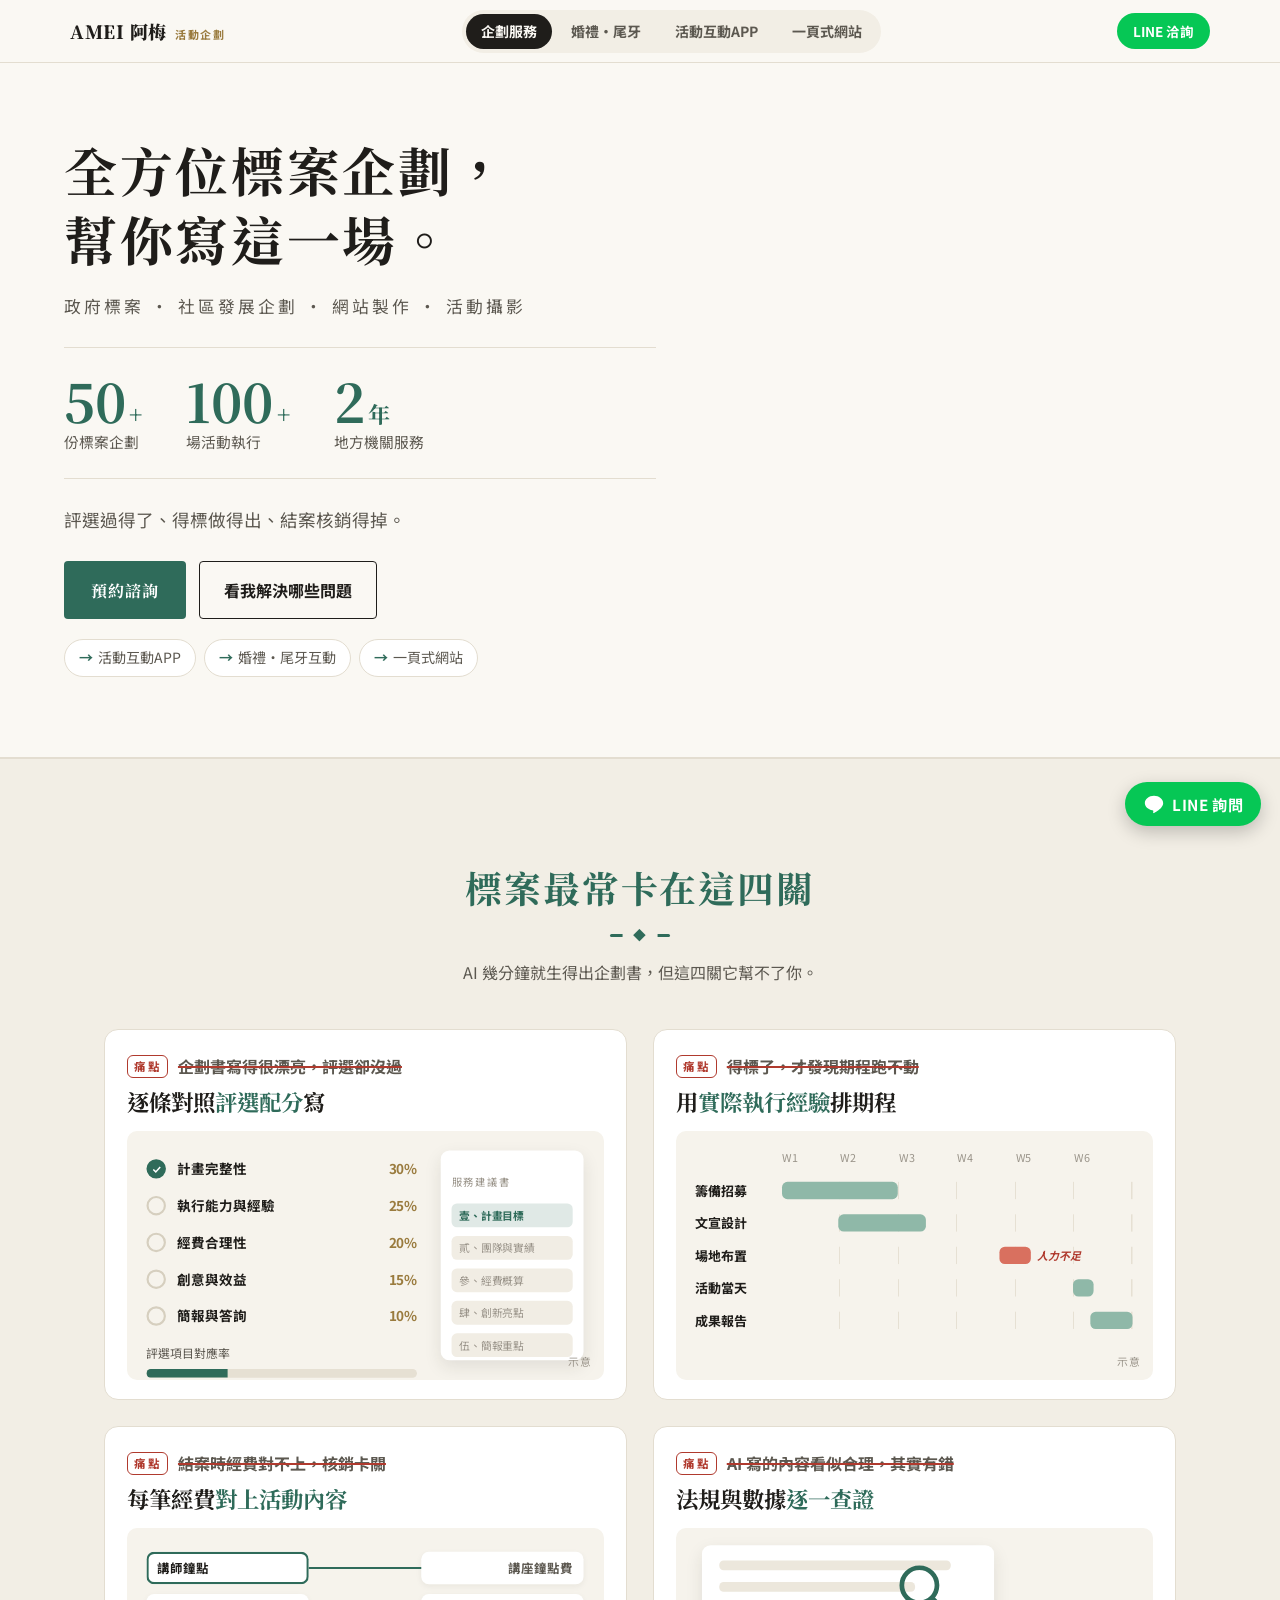
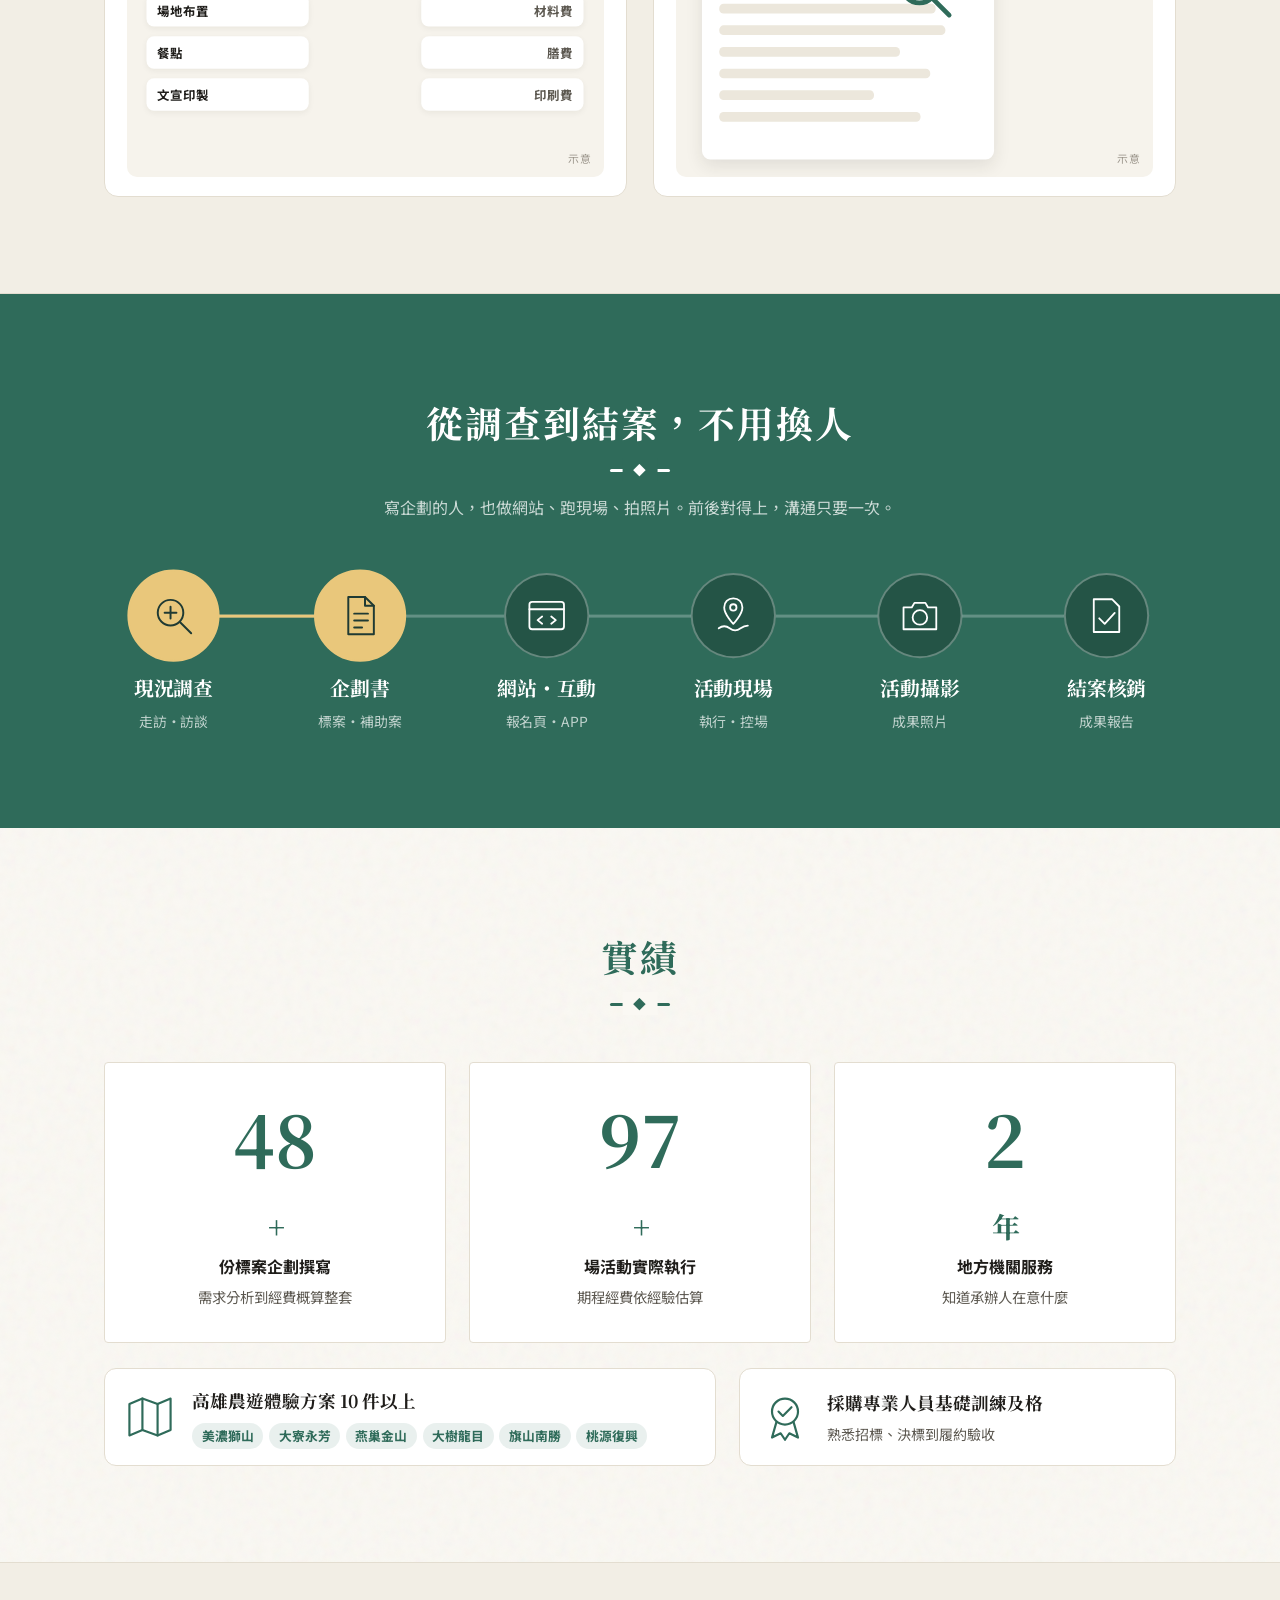
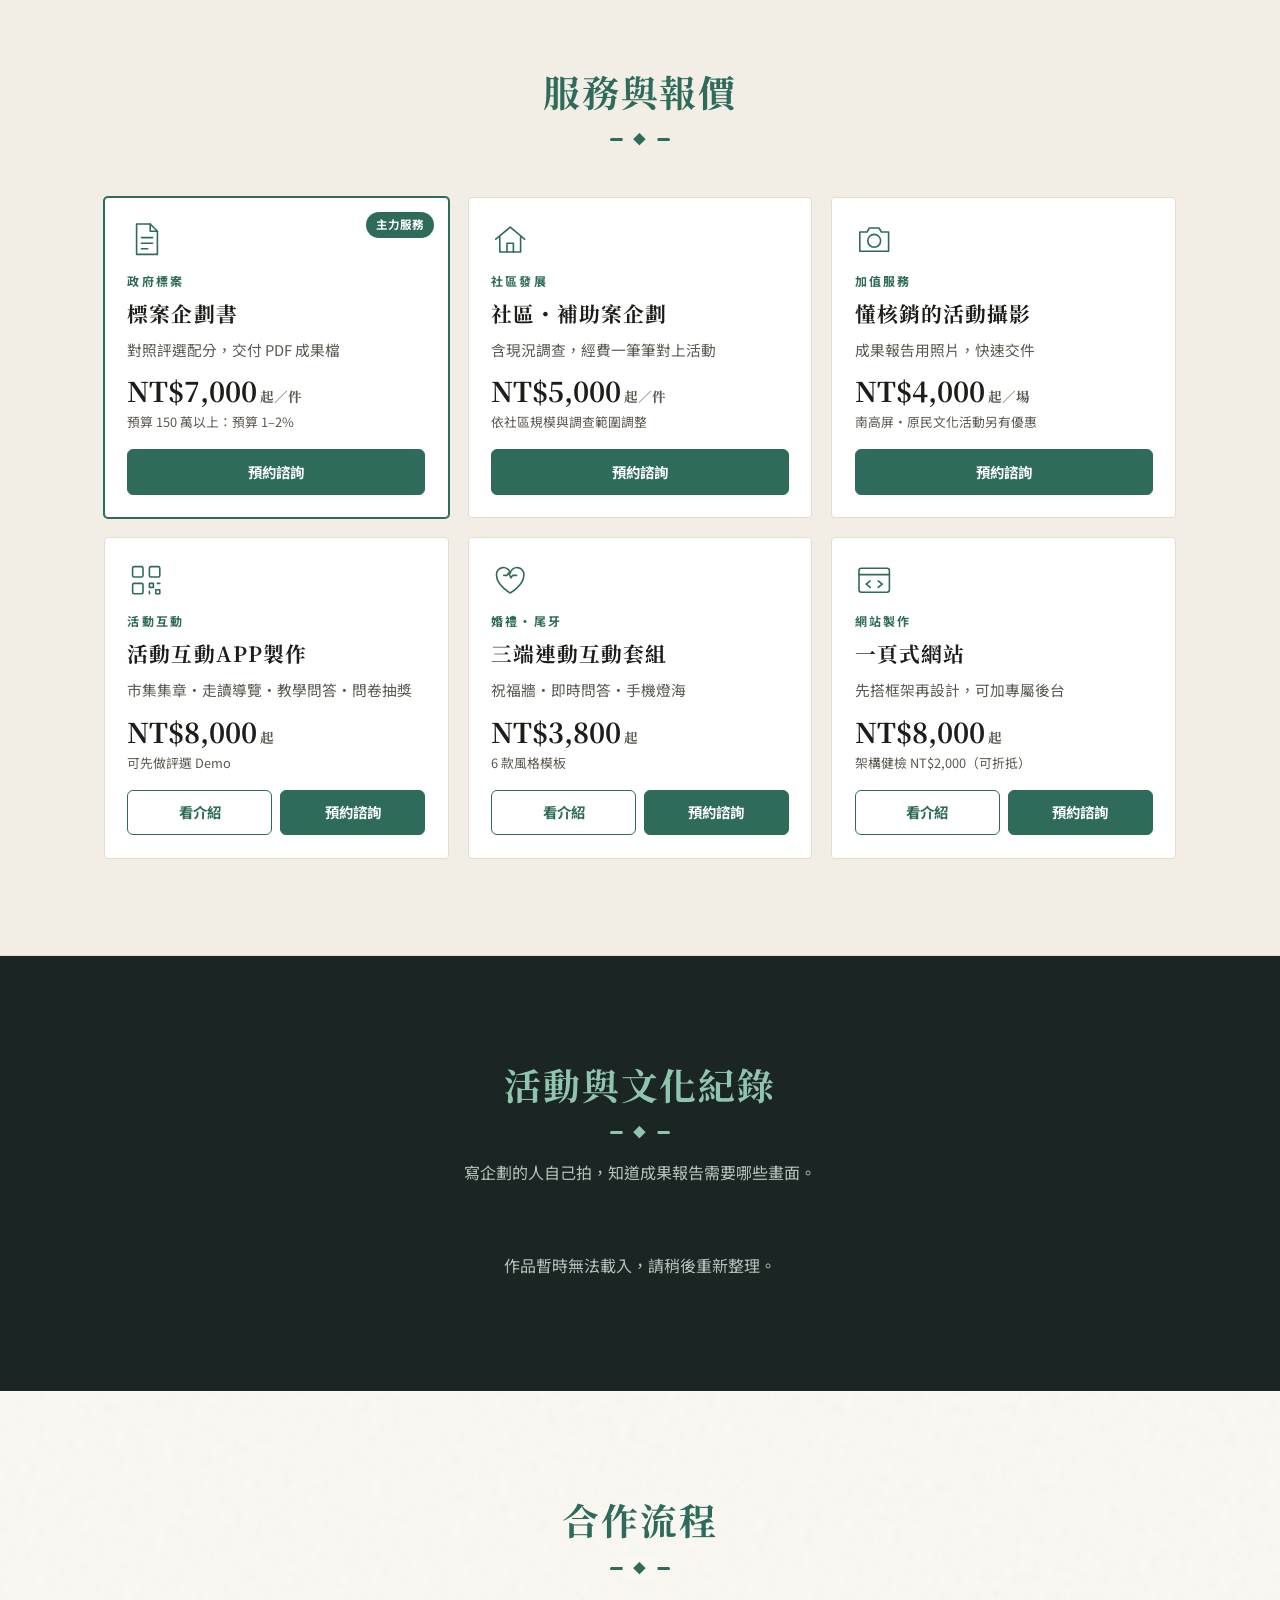
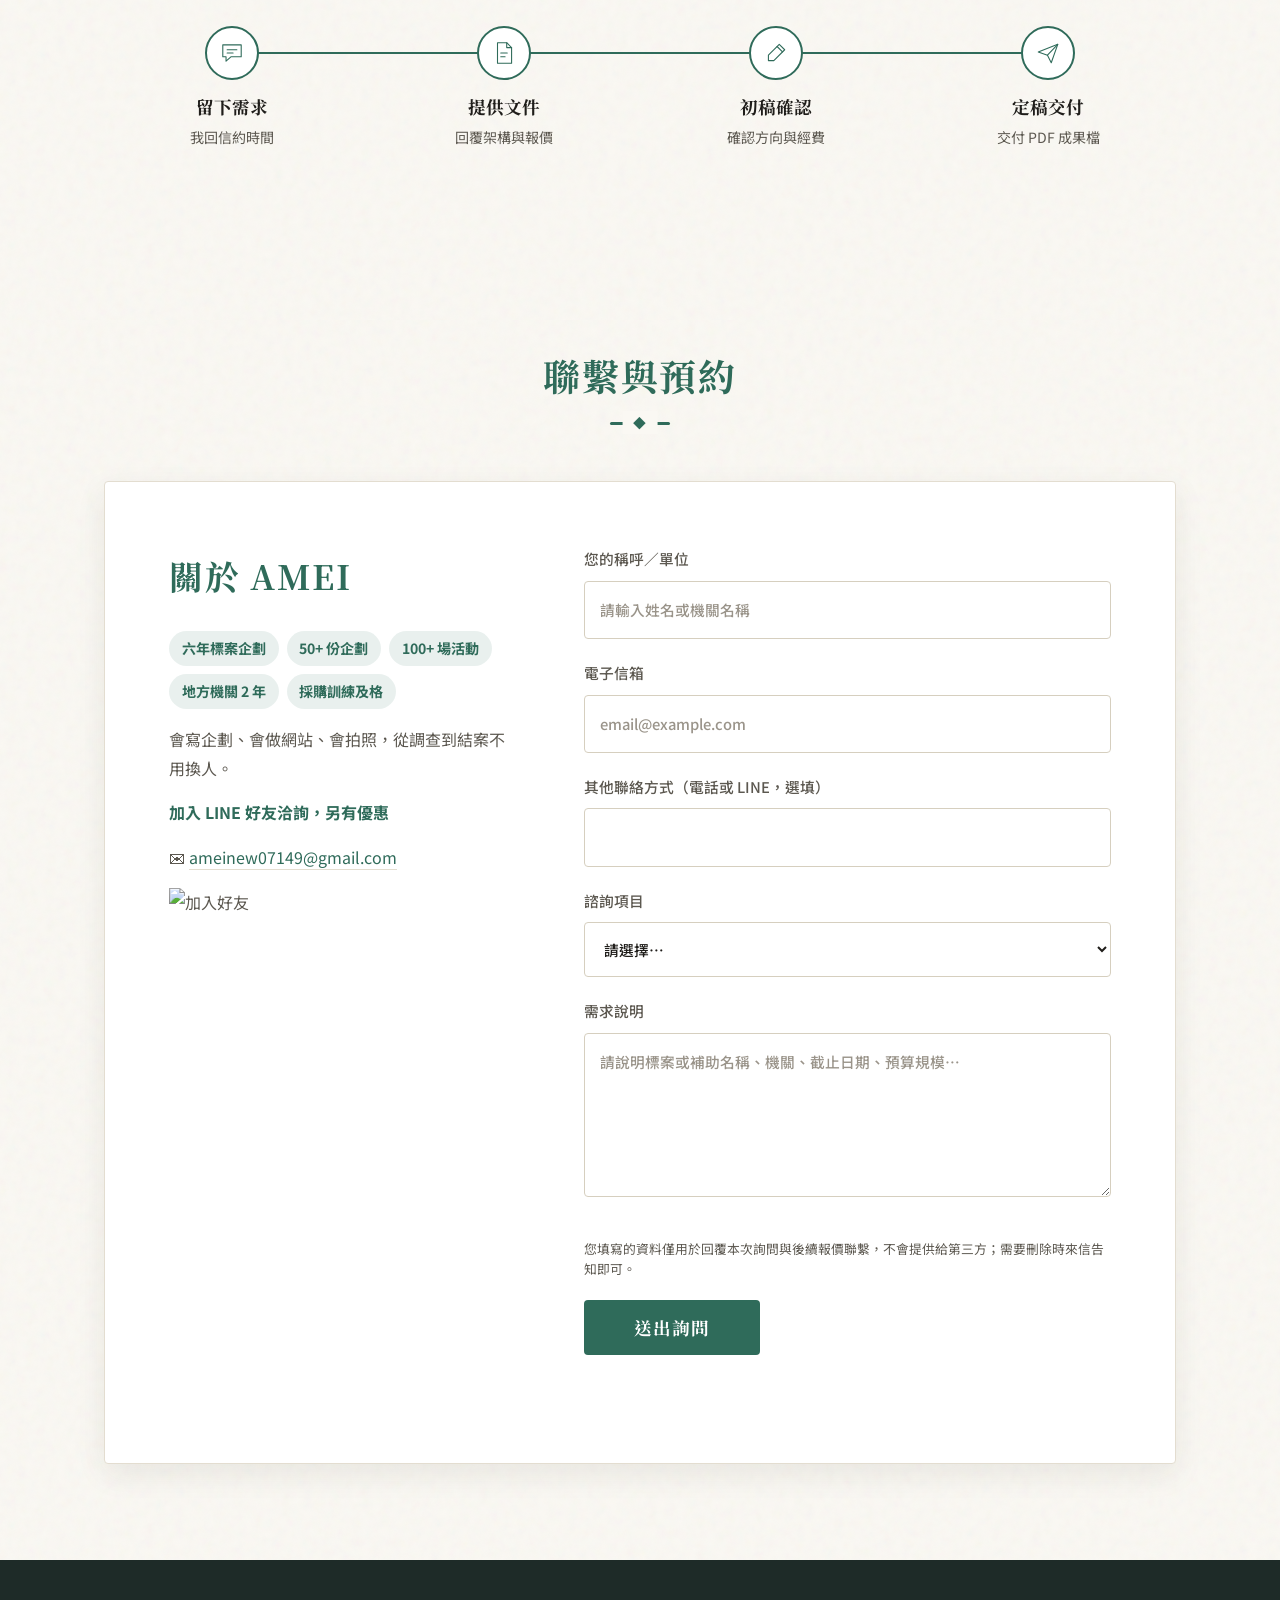
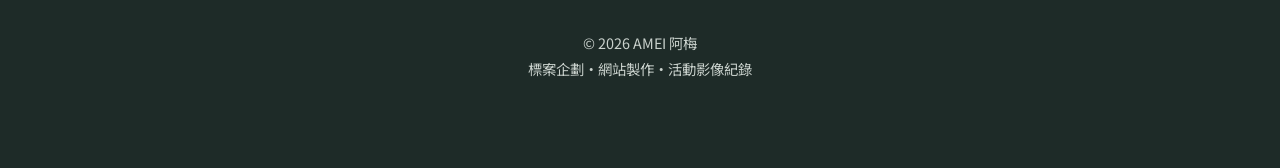
==== index.html @ 23f766e6 "四頁統一頂部導覽列；一頁式網站頁前後對比上移、互動教學改為可點地圖闖關、標註設計師合作與加購 Co-Authored-By: Claude Opus 5.5 <noreply@anthropic.co" ====
<!DOCTYPE html>
<html lang="zh-TW">
<head>
<meta charset="UTF-8">
<meta name="theme-color" content="#FAF8F3">
<meta name="viewport" content="width=device-width, initial-scale=1.0">
<!-- v35 套用阿梅修改的文案＋SEO 設定 -->
<!-- 換成自己的網域時，要改的地方：canonical、og:url、og:image、JSON-LD 的 url／image、sitemap.xml -->
<title>AMEI 阿梅 | 企劃撰寫・網站製作・活動攝影</title>
<meta name="description" content="AMEI 阿梅，六年標案企劃經驗：寫過 50 場以上標案、執行過 100 場以上活動、地方機關約聘服務 2 年，持採購專業人員基礎訓練及格證書。政府標案與社區發展企劃撰寫，網站、互動遊戲與 app 製作，懂核銷的活動攝影。">
<link rel="canonical" href="https://ameinew07149-sys.github.io/AMEI-takescases/">
<meta name="author" content="AMEI">
<meta property="og:type" content="website">
<meta property="og:title" content="AMEI 阿梅 | 全方位標案企劃">
<meta property="og:description" content="標案企劃、活動網站、互動遊戲與活動攝影——一本企劃書從調查寫到送標，中途不換人。">
<meta property="og:url" content="https://ameinew07149-sys.github.io/AMEI-takescases/">
<meta property="og:locale" content="zh_TW">
<meta property="og:site_name" content="AMEI 阿梅">
<meta property="og:image" content="https://ameinew07149-sys.github.io/AMEI-takescases/og.png">
<meta property="og:image:width" content="1200">
<meta property="og:image:height" content="630">
<meta property="og:image:alt" content="AMEI 阿梅：全方位標案企劃，幫你寫這一場。">
<meta name="twitter:card" content="summary_large_image">
<meta name="google-site-verification" content="M8X8WRg9tnxt6S2_B4Wwn1uNVcyTwFYFQHmy4f39-HU" />
<script type="application/ld+json">{"@context": "https://schema.org", "@type": "Person", "name": "AMEI 阿梅", "url": "https://ameinew07149-sys.github.io/AMEI-takescases/", "image": "https://ameinew07149-sys.github.io/AMEI-takescases/og.png", "jobTitle": "標案企劃", "description": "標案企劃書、服務建議書與社區補助計畫書撰寫；活動一頁式網站製作；活動紀錄攝影。", "knowsAbout": ["政府採購", "服務建議書", "標案企劃", "社區發展", "補助計畫書", "活動企劃", "活動網站", "活動攝影", "結案核銷"], "hasCredential": {"@type": "EducationalOccupationalCredential", "name": "採購專業人員基礎訓練及格證書"}, "areaServed": {"@type": "Country", "name": "臺灣"}}</script>
<link rel="preconnect" href="https://fonts.googleapis.com">
<link rel="preconnect" href="https://fonts.gstatic.com" crossorigin>
<link href="https://fonts.googleapis.com/css2?family=Noto+Sans+TC:wght@300;400;500;700&family=Noto+Serif+TC:wght@400;700&display=swap" rel="stylesheet">
<style>
:root{
  --pine:#12343B; --pine-2:#1B4A50; --paper:#1a1a1a; --sheet:#1d1d1d;
  --ink:#f0f0f0; --muted:#b0b0b0; --green:#c2a25c; --green-soft:#3a3427;
  --red:#9E2A2B; --marker:#c2a25c; --kraft:#c2a25c; --kraft-d:#7d6630;
  --c-staff:#4F6D8A; --c-act:#5E7D5A; --c-pr:#A8793A; --c-admin:#7A5C86;
  --kai:'Noto Serif TC',serif; --sans:'Noto Sans TC',system-ui,sans-serif;
}
*{box-sizing:border-box}
html{scroll-behavior:smooth}
/* ===== 按鈕與表單基礎 ===== */
.btn{font:700 1rem var(--serif,serif);letter-spacing:1px;background:var(--accent);color:#1a1a1a;border:0;padding:.85rem 1.7rem;cursor:pointer;border-radius:4px;transition:.3s}
.btn:hover{background:var(--accent-hover);transform:translateY(-2px);box-shadow:0 8px 18px rgba(194,162,92,.25)}
.req{display:grid;gap:.9rem}
.req label{font-weight:500;font-size:.92rem;display:grid;gap:.25rem}
.req .btn{justify-self:start}
.form-msg{margin:0;min-height:1.5em;font-weight:500;font-size:.95rem}
/* ===== 頁面：暗色金調 ===== */
:root{
  --bg:#1a1a1a; --bg2:#262626; --text:#f0f0f0; --text-light:#b0b0b0;
  --accent:#c2a25c; --accent-hover:#d4b472; --radius:4px;
  --shadow:0 10px 30px rgba(0,0,0,.7); --border:rgba(194,162,92,.3);
  --serif:'Noto Serif TC',serif;
}
*{box-sizing:border-box}
html{scroll-behavior:smooth}
section[id]{scroll-margin-top:4.5rem}
body{margin:0;font-family:'Noto Sans TC','Microsoft JhengHei',sans-serif;color:var(--text);background:var(--bg);line-height:1.8;overflow-x:hidden;
  background-image:url("data:image/svg+xml,%3Csvg viewBox='0 0 200 200' xmlns='http://www.w3.org/2000/svg'%3E%3Cfilter id='n'%3E%3CfeTurbulence type='fractalNoise' baseFrequency='0.65' numOctaves='3' stitchTiles='stitch'/%3E%3C/filter%3E%3Crect width='100%25' height='100%25' filter='url(%23n)' opacity='0.05'/%3E%3C/svg%3E")}
a{color:inherit;text-decoration:none;transition:.3s}
h1,h2,h3{font-family:var(--serif);font-weight:700;letter-spacing:.05em;margin:0}
:focus-visible{outline:2px solid var(--accent);outline-offset:3px}
.container{max-width:1200px;margin:0 auto;padding:6rem 5%}
.band{background:var(--bg2);border-top:1px solid var(--border);border-bottom:1px solid var(--border)}
.section-title{font-size:2.3rem;margin:0 auto 3.5rem;text-align:center;color:var(--accent);position:relative;padding-bottom:1rem;width:fit-content}
.section-title::after{content:'';position:absolute;bottom:0;left:50%;transform:translateX(-50%);width:60px;height:3px;background:var(--accent);border-radius:2px}
.section-title::before{content:'◆';position:absolute;bottom:-9px;left:50%;transform:translateX(-50%);color:var(--accent);font-size:.8rem;background:var(--bg);padding:0 10px;z-index:1}
.band .section-title::before{background:var(--bg2)}
.lead-c{text-align:center;color:var(--text-light);max-width:40em;margin:-2rem auto 3rem}

header{padding:1.1rem 5%;position:fixed;inset:0 0 auto 0;background:rgba(26,26,26,.95);z-index:100;backdrop-filter:blur(10px);border-bottom:1px solid var(--border)}
header nav{max-width:1200px;margin:0 auto;display:flex;justify-content:space-between;align-items:center}
.logo{font-family:var(--serif);font-size:1.35rem;font-weight:700;letter-spacing:1px}
.nav-links{display:flex;gap:2.5rem;list-style:none;margin:0;padding:0}
.nav-links a{color:var(--text-light);font-weight:500;letter-spacing:1px;position:relative}
.nav-links a:hover{color:var(--accent)}
.nav-links a::after{content:'';position:absolute;bottom:-5px;left:0;width:0;height:1px;background:var(--accent);transition:.3s}
.nav-links a:hover::after{width:100%}
.menu-toggle{display:none;background:none;border:0;color:var(--accent);font-size:1.6rem;cursor:pointer;line-height:1}

.hero{position:relative;padding:8.5rem 5% 5rem;border-bottom:1px solid var(--border);
  background:linear-gradient(rgba(20,18,16,.86),rgba(26,26,26,.96))}
.hero-grid{max-width:1200px;margin:0 auto;display:grid;grid-template-columns:1fr minmax(0,25rem);gap:4rem;align-items:center}
.hero h1{font-size:clamp(2rem,4.6vw,3.3rem);line-height:1.3;text-shadow:0 2px 10px rgba(0,0,0,.5);margin-bottom:1.2rem}
.tagline{color:var(--accent);letter-spacing:3px;font-size:1.05rem;margin:0 0 1.2rem}
.hero-copy>p{color:rgba(255,255,255,.85);max-width:32em;margin:0 0 1.6rem}
.hstats{list-style:none;padding:1.4rem 0;margin:0 0 1.6rem;display:flex;flex-wrap:wrap;gap:1rem 2.75rem;border-top:1px solid var(--border);border-bottom:1px solid var(--border);color:var(--text-light);font-size:.92rem}
.hstats li{display:grid}
.hstats b{font-family:var(--serif);font-size:clamp(2.4rem,5vw,3.3rem);line-height:1.1;color:var(--accent)}
.hstats i,.rec b i{font-style:normal;font-size:.42em;margin-left:.15em}
.skip{color:var(--accent);border-bottom:1px solid var(--border);padding-bottom:2px}
.skip:hover{border-color:var(--accent)}

.card{background:var(--bg2);border:1px solid var(--border);border-radius:var(--radius);transition:all .4s ease}
.card:hover{transform:translateY(-5px);box-shadow:var(--shadow);border-color:var(--accent)}
.rec-grid{display:grid;grid-template-columns:repeat(3,1fr);gap:2rem}
.rec{padding:2.5rem 2rem;text-align:center}
.rec b{font-family:var(--serif);font-size:clamp(3.6rem,7vw,5rem);line-height:1;color:var(--accent);display:block}
.rec h3{font-size:1.35rem;margin:1rem 0 .8rem}
.rec p{margin:0;color:var(--text-light);font-size:.95rem;text-align:justify}
.rec-more{display:grid;grid-template-columns:1fr 1fr;gap:2rem;margin-top:2.5rem}
.rec-more div{border-left:2px solid var(--accent);padding-left:1.2rem}
.rec-more h3{font-size:1.15rem}.rec-more p{margin:.3rem 0 0;color:var(--text-light);font-size:.93rem}

.services-grid{display:grid;grid-template-columns:repeat(auto-fit,minmax(255px,1fr));gap:2rem}
#photo-services{grid-template-columns:repeat(auto-fit,minmax(300px,1fr));gap:2.5rem}
@media (min-width:769px){#services .services-grid:not(#photo-services){grid-template-columns:repeat(2,1fr)}}
.service-card{background:var(--bg2);padding:2rem;display:flex;flex-direction:column}
.service-card:hover{background:var(--bg)}
.service-card svg{width:2.6rem;height:2.6rem;color:var(--accent);margin-bottom:1.2rem}
.service-subtitle{font-size:.8rem;font-weight:500;color:var(--accent);letter-spacing:2px;margin-bottom:.5rem}
.service-subtitle::before{content:'— '}
.service-title{font-size:1.55rem;margin-bottom:.8rem;line-height:1.3}
.service-desc{font-size:.95rem;color:var(--text-light);margin:0 0 1.2rem;flex:1;text-align:justify}
.detail-item{display:flex;justify-content:space-between;gap:1rem;border-bottom:1px solid #333;padding:.75rem 0;font-size:.9rem;color:var(--text-light)}
.detail-item span:first-child{color:var(--accent);opacity:.85;white-space:nowrap}
.detail-item span:last-child{text-align:right}
.detail-item:last-of-type{border-bottom:none}
.service-price{font-family:var(--serif);font-size:1.3rem;color:var(--accent);margin-top:1.3rem;font-weight:700;text-align:right}
.btn-lively{display:block;text-align:center;margin-top:1.4rem;color:var(--accent);padding:12px 0;border-radius:var(--radius);font-weight:500;border:1px solid var(--accent);letter-spacing:1px;transition:.4s ease}
.btn-lively:hover{background:var(--accent);color:var(--bg);transform:translateY(-2px);box-shadow:0 5px 15px rgba(194,162,92,.2)}
.feature{border-color:var(--accent);background:linear-gradient(160deg,rgba(194,162,92,.14),rgba(26,26,26,.8) 55%)}

.project-grid{display:grid;grid-template-columns:repeat(3,1fr);gap:2rem}
.project-card{display:block;overflow:hidden}
.project-card svg{display:block;width:100%;height:auto;filter:grayscale(.3);transition:filter .6s,transform .8s}
.project-card:hover svg{filter:none;transform:scale(1.05)}
.card-image-wrapper{overflow:hidden;background:#111}
.card-info{padding:1.5rem}
.card-meta{font-size:.85rem;color:var(--accent);font-weight:500;letter-spacing:1px;display:block;margin-bottom:.5rem}
.card-title{font-size:1.4rem;margin-bottom:.6rem}
.card-desc{font-size:.95rem;color:var(--text-light);margin:0}

.flow{list-style:none;margin:0;padding:0;display:grid;grid-template-columns:repeat(4,1fr);gap:2rem;counter-reset:f;position:relative}
.flow::before{content:'';position:absolute;top:1.5rem;left:12%;right:12%;border-top:1px solid var(--border)}
.flow li{counter-increment:f;text-align:center;position:relative}
.flow li::before{content:counter(f);display:grid;place-items:center;width:3rem;height:3rem;margin:0 auto 1.1rem;border-radius:50%;border:1px solid var(--accent);background:var(--bg);color:var(--accent);font-family:var(--serif);font-size:1.3rem;position:relative}
.flow h3{font-size:1.15rem;margin-bottom:.4rem}
.flow p{margin:0;color:var(--text-light);font-size:.93rem}

.contact-layout{display:grid;grid-template-columns:1fr 1.5fr;gap:4rem;background:var(--bg2);padding:4rem;border-radius:var(--radius);box-shadow:var(--shadow);border:1px solid var(--border);position:relative;overflow:hidden}
.contact-layout::after{content:'';position:absolute;right:-100px;bottom:-100px;width:300px;height:300px;background:radial-gradient(circle,var(--accent) 0%,transparent 70%);opacity:.1;pointer-events:none}
.contact-info h3{font-size:2.1rem;color:var(--accent);margin-bottom:1.5rem}
.contact-info p{color:var(--text-light);margin:0 0 1rem}
.contact-mail{margin-top:2rem;color:var(--text)}
.contact-mail a{color:var(--accent);border-bottom:1px solid var(--border)}
.contact-mail a:hover{border-color:var(--accent)}
.privacy-note{margin:0;font-size:.8rem;color:var(--text-light);line-height:1.6}
.hp{position:absolute!important;left:-9999px;width:1px;height:1px;overflow:hidden}
.ts-box{min-height:0}
/* 聯絡表單（暗色） */
#contact .req{gap:1.3rem;position:relative;z-index:1}
#contact .req label{color:var(--text-light);font-weight:500;gap:8px}
#contact .req input,#contact .req textarea,#contact .req select{padding:15px;border:1px solid #444;background:rgba(0,0,0,.2);border-radius:var(--radius);color:var(--text);font:inherit;width:100%;outline:none;transition:.3s}
#contact .req input:focus,#contact .req textarea:focus,#contact .req select:focus{border-color:var(--accent);background:rgba(0,0,0,.4);box-shadow:0 0 10px rgba(194,162,92,.1);outline:none}
#contact .req ::placeholder{color:#666}
#contact .req option{background:var(--bg2)}
#contact .req .btn{background:var(--accent);color:var(--bg);border-radius:var(--radius);padding:15px 50px;font:700 1.1rem var(--serif);letter-spacing:1px;box-shadow:none}
#contact .req .btn:hover{background:var(--accent-hover);transform:translateY(-2px);box-shadow:0 10px 20px rgba(194,162,92,.3);filter:none}
#contact .form-msg.ok{color:var(--accent)} #contact .form-msg.err{color:#e2736e}

footer{background:#111;color:var(--text-light);text-align:center;padding:3.5rem 5% 4.5rem;font-size:.9rem;border-top:1px solid var(--border)}


@media (max-width:900px){
  .hero-grid{grid-template-columns:1fr;gap:2.5rem}
  .rec-grid,.project-grid{grid-template-columns:1fr}
  .rec-more{grid-template-columns:1fr}
  .flow{grid-template-columns:1fr 1fr}.flow::before{display:none}
  .contact-layout{grid-template-columns:1fr;padding:2rem;gap:2.5rem}
}
@media (max-width:768px){
  .nav-links{display:none;position:absolute;top:100%;left:0;right:0;flex-direction:column;gap:1.4rem;background:var(--bg2);padding:2rem 5%;border-bottom:1px solid var(--border);box-shadow:0 10px 20px rgba(0,0,0,.5)}
  .nav-links.open{display:flex}
  .menu-toggle{display:block}
  .logo{font-size:1.15rem}
  .hero{padding:6.5rem 5% 3.5rem}
  .container{padding:4rem 5%}
  .section-title{font-size:1.9rem}
  .services-grid{grid-template-columns:1fr}
}
@media (prefers-reduced-motion:reduce){html{scroll-behavior:auto}.card,.project-card svg,.btn-lively{transition:none}}


/* ===== v7：照片作品（讀 Google 試算表）與 Modal ===== */
img{-webkit-user-drag:none;user-select:none}
.photo-grid{display:grid;grid-template-columns:repeat(3,1fr);gap:2rem}
.photo-card{display:flex;flex-direction:column;justify-content:flex-start;cursor:pointer;overflow:hidden;text-align:left;padding:0;color:inherit;font:inherit;width:100%}
.photo-card .card-image-wrapper{aspect-ratio:4/3}
.photo-card img{width:100%;height:100%;object-fit:cover;display:block;filter:grayscale(.3);transition:transform .8s ease,filter .6s}
.photo-card:hover img{transform:scale(1.05);filter:grayscale(0)}
.photo-card .card-desc{display:-webkit-box;-webkit-line-clamp:2;-webkit-box-orient:vertical;overflow:hidden}
.grid-note{grid-column:1/-1;text-align:center;color:#888}
.sub-title{font-size:1.5rem;color:var(--accent);text-align:center;margin:4.5rem 0 2.5rem}
.service-img{height:200px;overflow:hidden;border-radius:4px;border:1px solid #333;margin-bottom:1.2rem}
.service-img img{width:100%;height:100%;object-fit:cover;filter:sepia(.4) contrast(1.1);transition:transform .6s,filter .6s}
.service-card:hover .service-img img{transform:scale(1.05);filter:none}
.modal{position:fixed;inset:0;z-index:2000;background:rgba(0,0,0,.95);backdrop-filter:blur(8px);opacity:0;visibility:hidden;pointer-events:none;transition:opacity .4s ease,visibility 0s linear .4s;overflow-y:auto}
.modal.active{opacity:1;visibility:visible;pointer-events:auto;transition:opacity .4s ease,visibility 0s}
.modal-close{position:fixed;top:20px;right:30px;color:var(--accent);background:var(--bg2);border:1px solid var(--border);width:50px;height:50px;font-size:2rem;line-height:1;cursor:pointer;z-index:2001;border-radius:50%}
.modal-content{max-width:1000px;margin:5rem auto;background:var(--bg);padding:4rem;border-radius:4px;box-shadow:var(--shadow);border:1px solid var(--border);text-align:center}
.modal-meta{color:var(--accent);font-weight:700;letter-spacing:2px}
.modal-title{font-size:2.6rem;color:var(--accent);margin-top:.5rem}
.modal-rule{width:50px;height:2px;background:var(--accent);margin:1rem auto}
.modal-desc{color:var(--text-light);text-align:justify;margin:1.5rem 0 2.5rem}
.modal-figure{margin:0 0 40px}
.modal-figure img{width:100%;height:auto;border-radius:4px;box-shadow:0 15px 40px rgba(0,0,0,.5);border:1px solid #333;margin-bottom:15px}
.modal-caption{font-size:1rem;color:var(--text-light);font-style:italic;border-left:2px solid var(--accent);padding-left:15px;display:inline-block;text-align:left;max-width:80%}
@media (max-width:900px){.photo-grid{grid-template-columns:1fr;gap:2.5rem}.modal-content{padding:2rem;margin:4.5rem 4% 3rem}.modal-title{font-size:1.9rem}}
/* ===== v8：主視覺「改表格，網頁就更新」示範 ===== */
.hero-links{display:flex;flex-wrap:wrap;gap:.6rem 1.8rem}
.live-demo{background:var(--bg2);border:1px solid var(--accent);border-radius:6px;box-shadow:var(--shadow);padding:1.1rem;display:grid;gap:.9rem;position:relative;z-index:1}
.pane-name{display:flex;justify-content:space-between;align-items:baseline;font-size:.8rem;color:var(--text-light);margin-bottom:.35rem}
.pane-name b{font-family:var(--serif);font-size:.95rem;color:var(--accent);letter-spacing:1px}
.sheet{width:100%;border-collapse:collapse;font-size:.88rem;background:#1f1f1f}
.sheet th,.sheet td{border:1px solid #3a3a3a;padding:0}
.sheet th{width:4.8rem;font-weight:500;color:var(--text-light);background:#2b2b2b;padding:.35rem .5rem;text-align:left}
.sheet input{width:100%;font:inherit;color:var(--text);background:transparent;border:0;padding:.35rem .5rem;border-radius:0}
.sheet input:focus{outline:2px solid var(--accent);outline-offset:-2px;background:rgba(194,162,92,.08)}
.browser{border:1px solid #3a3a3a;border-radius:6px;overflow:hidden;background:#f3efe6;color:#2a2620}
.browser-bar{display:flex;align-items:center;gap:.3rem;background:#2b2b2b;padding:.35rem .55rem}
.browser-bar i{width:.5rem;height:.5rem;border-radius:50%;background:#555}
.browser-bar span{flex:1;margin-left:.4rem;background:#1f1f1f;border-radius:3px;font-size:.7rem;color:#888;padding:.05rem .5rem;white-space:nowrap;overflow:hidden;text-overflow:ellipsis}
.ev{padding:1.1rem 1.2rem 1.2rem;display:grid;gap:.35rem;line-height:1.5}
.ev-date{font-size:.8rem;color:#9E2A2B;font-weight:700;letter-spacing:1px}
.ev-title{font-family:var(--serif);font-size:1.45rem;line-height:1.3;word-break:break-word}
.ev-place{font-size:.85rem;color:#5c554a}
.ev-foot{display:flex;justify-content:space-between;align-items:center;margin-top:.45rem;padding-top:.6rem;border-top:1px solid #d9d1c1;font-size:.82rem}
.ev-foot em{font-style:normal;background:#2a2620;color:#f3efe6;padding:.25rem .8rem;border-radius:3px}
.ev [data-f]{transition:background-color .6s}
.ev .flash{background-color:rgba(194,162,92,.45)}
.demo-head{border-bottom:1px solid var(--border);padding-bottom:.8rem}
.demo-title{font-size:1.35rem;color:var(--accent);line-height:1.4}
.demo-head p{margin:.2rem 0 0;font-size:.85rem;color:var(--text-light)}
.sheet textarea{width:100%;font:inherit;color:var(--text);background:transparent;border:0;padding:.35rem .5rem;border-radius:0;resize:vertical;line-height:1.6;display:block}
.sheet textarea:focus{outline:2px solid var(--accent);outline-offset:-2px;background:rgba(194,162,92,.08)}
.flow-head{display:flex;justify-content:space-between;align-items:center;margin:.7rem 0 .35rem;font-size:.85rem;color:var(--text-light)}
.add-row{font:inherit;font-size:.8rem;color:var(--accent);background:transparent;border:1px solid var(--accent);border-radius:3px;padding:.2rem .7rem;cursor:pointer;transition:.3s}
.add-row:hover{background:var(--accent);color:#1a1a1a}
.add-row:disabled{opacity:.4;cursor:default;background:transparent;color:var(--accent)}
.flow-sheet td.t{width:4.8rem}
.flow-sheet td.x{width:2rem;text-align:center}
.flow-sheet .del{background:none;border:0;color:#888;font-size:1rem;cursor:pointer;width:100%;padding:.3rem 0;line-height:1}
.flow-sheet .del:hover{color:#e2736e}
.ev-desc{margin:.3rem 0 0;font-size:.85rem;color:#3d372e;line-height:1.7;white-space:pre-line}
.ev-flow{margin-top:.35rem;font-size:.82rem}
.ev-flow b{font-family:var(--serif);font-size:.85rem}
.ev-flow ol{list-style:none;margin:.25rem 0 0;padding:0;display:grid;gap:.15rem}
.ev-flow li{display:grid;grid-template-columns:3.4rem 1fr;gap:.5rem;border-left:2px solid #c2a25c;padding-left:.5rem}
.ev-flow li span:first-child{color:#9E2A2B;font-weight:700}
.ev-flow[hidden]{display:none}
.demo-cta{display:block;text-align:center;font-family:var(--serif);font-weight:700;font-size:1.05rem;letter-spacing:1px;color:#1a1a1a;background:var(--accent);padding:.8rem;border-radius:4px}
.demo-cta:hover{background:var(--accent-hover);transform:translateY(-2px);box-shadow:0 8px 18px rgba(194,162,92,.25)}
/* 數位作品下方的做法說明 */
.how-grid{display:grid;grid-template-columns:1fr 1fr;gap:2rem 3rem;margin-top:3.5rem}
.how-grid div{border-left:2px solid var(--accent);padding-left:1.2rem}
.how-grid h3{font-size:1.15rem}
.how-grid p{margin:.3rem 0 0;color:var(--text-light);font-size:.93rem}
@media (max-width:900px){.live-demo{max-width:28rem;margin:0 auto;width:100%}.how-grid{grid-template-columns:1fr}}
@media (prefers-reduced-motion:reduce){.ev [data-f]{transition:none}}

/* ===== v9：網站作品（實際案例） ===== */
.case{display:grid;grid-template-columns:1.4fr 1fr;background:var(--bg2);border:1px solid var(--border);border-radius:var(--radius);overflow:hidden}
.case+.case{margin-top:2rem}
.case-sub{grid-template-columns:1fr 1.4fr}
.case-shot{display:block;background:#111;overflow:hidden;min-height:16rem}
.case-shot img{width:100%;height:100%;object-fit:cover;display:block;transition:transform .8s ease}
.case-shot:hover img{transform:scale(1.03)}
.case-sub .case-shot{background:#f4efe4}
.case-sub .case-shot img{object-fit:contain;padding:1rem}
.case-body{padding:2.2rem 2.4rem;display:flex;flex-direction:column}
.case-title{font-size:1.8rem;margin:.1rem 0 .8rem;line-height:1.35}
.case-body p{color:var(--text-light);margin:0 0 1rem;text-align:justify}
.case-body .btn-lively{margin-top:auto;padding-top:12px}
.case-body .detail-item:last-of-type{margin-bottom:1.4rem}
@media (max-width:900px){.case,.case-sub{grid-template-columns:1fr}.case-shot{min-height:12rem;aspect-ratio:16/9}.case-body{padding:1.6rem}}
@media (prefers-reduced-motion:reduce){.case-shot img{transition:none}}
/* ===== v13：示範移到獨立區塊，左右並排 ===== */
.hero-solo{grid-template-columns:1fr}
.hero-solo .hero-copy{max-width:46rem}
#try .live-demo{max-width:1000px;margin:0 auto;padding:1.6rem;gap:1.5rem}
#try .demo-panes{display:grid;grid-template-columns:1fr 1fr;gap:1.5rem 2rem;align-items:start}
#try .demo-panes>div:nth-child(2){position:sticky;top:6rem}
#try .demo-cta{justify-self:center;padding:.85rem 3rem}
@media (max-width:900px){#try .live-demo{padding:1.1rem}#try .demo-panes{grid-template-columns:1fr}#try .demo-panes>div:nth-child(2){position:static}#try .demo-cta{justify-self:stretch}}
/* ===== v16：報名彈窗與假後台 ===== */
[hidden]{display:none!important}
.browser-bar{gap:.3rem}
.browser-bar .btab{font:inherit;font-size:.72rem;color:#9a9a9a;background:#1f1f1f;border:1px solid transparent;border-radius:3px;padding:.1rem .6rem;cursor:pointer;margin-left:.2rem}
.browser-bar .btab:first-of-type{margin-left:.5rem}
.browser-bar .btab.on{color:#1a1a1a;background:var(--accent);font-weight:700}
.ev-foot b{color:#9E2A2B}
.ev-join{font:700 .82rem var(--sans);background:#2a2620;color:#f3efe6;border:0;padding:.35rem .9rem;border-radius:3px;cursor:pointer}
.ev-join:hover{background:#9E2A2B}
.ev-join:disabled{background:#b9b0a0;color:#f3efe6;cursor:not-allowed}
.adm{background:#f7f7f5;color:#2a2a2a;padding:1rem 1.1rem 1.1rem;font-size:.82rem;display:grid;gap:.7rem}
.adm-top{display:flex;justify-content:space-between;align-items:flex-start;gap:.8rem}
.adm-top small{display:block;color:#777;font-size:.72rem}
.adm-top b{font-family:var(--serif);font-size:1.05rem;word-break:break-word}
.adm-switch{display:flex;align-items:center;gap:.35rem;white-space:nowrap;font-size:.78rem;cursor:pointer}
.adm-switch input{accent-color:#3a6b4f;width:1rem;height:1rem}
.adm-stats{display:grid;grid-template-columns:repeat(3,1fr);gap:.5rem}
.adm-stats div{background:#fff;border:1px solid #e1ddd5;border-radius:4px;padding:.4rem .6rem}
.adm-stats small{display:block;color:#777;font-size:.7rem}
.adm-stats b{font-family:var(--serif);font-size:1.3rem;line-height:1.2}
.adm-bar{height:6px;background:#e1ddd5;border-radius:3px;overflow:hidden}
.adm-bar i{display:block;height:100%;width:0;background:#c2a25c;transition:width .4s}
.adm-bar.full i{background:#9E2A2B}
.adm-table{max-height:11rem;overflow:auto;border:1px solid #e1ddd5;border-radius:4px;background:#fff}
.adm-table table{width:100%;border-collapse:collapse;font-size:.78rem}
.adm-table th{position:sticky;top:0;background:#efece6;text-align:left;font-weight:500;color:#666;padding:.35rem .5rem;white-space:nowrap}
.adm-table td{padding:.35rem .5rem;border-top:1px solid #efece6;white-space:nowrap}
.adm-table tr.new td{background:rgba(194,162,92,.28);transition:background-color 1.5s}
.adm-table .del{background:none;border:0;color:#aaa;cursor:pointer;font-size:.95rem;line-height:1}
.adm-table .del:hover{color:#9E2A2B}
.adm-table .empty{text-align:center;color:#999;padding:1rem}
.adm-foot{display:flex;justify-content:space-between;align-items:center;gap:.6rem;color:#777;font-size:.75rem}
.adm .add-row{color:#6b5424;border-color:#c2a25c}
.adm .add-row:hover{background:#c2a25c;color:#1a1a1a}
.sr{position:absolute;width:1px;height:1px;overflow:hidden;clip:rect(0 0 0 0)}
.reg{border:0;border-radius:6px;padding:0;width:min(24rem,92vw);background:#f3efe6;color:#2a2620;box-shadow:0 30px 80px rgba(0,0,0,.6)}
.reg::backdrop{background:rgba(0,0,0,.72);backdrop-filter:blur(3px)}
.reg-form,.reg-done{padding:1.6rem 1.6rem 1.3rem;display:grid;gap:.7rem;position:relative}
.reg small{color:#9E2A2B;font-weight:700;letter-spacing:1px;font-size:.78rem}
.reg h3{font-family:var(--serif);font-size:1.4rem;line-height:1.35;margin:0;word-break:break-word}
.reg-meta{margin:-.3rem 0 .2rem;font-size:.85rem;color:#5c554a}
.reg label{display:grid;gap:.2rem;font-size:.85rem;font-weight:500}
.reg input,.reg select{font:inherit;padding:.55rem .7rem;border:1px solid #cfc6b4;border-radius:4px;background:#fff;color:#2a2620;width:100%}
.reg input:focus,.reg select:focus{outline:2px solid #c2a25c;outline-offset:0;border-color:#c2a25c}
.reg-msg{margin:0;min-height:1.2em;font-size:.82rem;color:#9E2A2B}
.reg-go{font:700 1rem var(--serif);letter-spacing:1px;background:#2a2620;color:#f3efe6;border:0;border-radius:4px;padding:.75rem;cursor:pointer}
.reg-go:hover{background:#9E2A2B}
.reg-link{background:none;border:0;font:inherit;font-size:.85rem;color:#5c554a;text-decoration:underline;cursor:pointer}
.reg-demo{margin:0;font-size:.75rem;color:#8a8171;text-align:center}
.reg-done p{margin:0;font-size:.9rem;line-height:1.7}
.reg-x{position:absolute;top:.6rem;right:.7rem;background:none;border:0;font-size:1.5rem;line-height:1;color:#8a8171;cursor:pointer}
@media (max-width:480px){.adm-table th:nth-child(4),.adm-table td:nth-child(4){display:none}}
@media (prefers-reduced-motion:reduce){.adm-bar i,.adm-table tr.new td{transition:none}}
/* ===== v17：主視覺照片窗格、價目分級、品牌字 ===== */
.logo-sub{font:400 .8rem var(--sans,sans-serif);color:var(--text-light);letter-spacing:2px;margin-left:.7rem;padding-left:.7rem;border-left:1px solid var(--border)}
.hero-grid{grid-template-columns:1fr minmax(0,31rem)}
.hero-shots{margin:0;display:grid;gap:.7rem}
.shots{display:grid;grid-template-columns:1fr 1fr;gap:.6rem}
.shots[data-n="1"]{grid-template-columns:1fr}
.shot{position:relative;display:block;padding:0;border:1px solid var(--border);border-radius:4px;overflow:hidden;background:#111;cursor:pointer;aspect-ratio:1/1}
.shot:first-child{grid-column:1/-1;aspect-ratio:16/10}
.shots[data-n="2"] .shot{grid-column:1/-1;aspect-ratio:16/9}
.shot img{width:100%;height:100%;object-fit:cover;display:block;filter:grayscale(.2);transition:transform .8s ease,filter .6s}
.shot:hover img{transform:scale(1.04);filter:none}
.shot span{position:absolute;left:0;right:0;bottom:0;padding:1.6rem .8rem .55rem;background:linear-gradient(transparent,rgba(0,0,0,.8));color:#f0f0f0;font:500 .85rem var(--sans,sans-serif);text-align:left;line-height:1.4}
.hero-shots figcaption{display:flex;justify-content:space-between;gap:1rem;font-size:.8rem;color:var(--text-light)}
.hero-shots figcaption a{color:var(--accent);white-space:nowrap}
.price-tiers{margin-top:1.3rem;display:grid;gap:.6rem}
.price-tiers div{display:flex;justify-content:space-between;align-items:center;gap:1rem;border:1px solid var(--border);border-radius:4px;padding:.65rem .9rem}
.price-tiers span{font-size:.9rem;color:var(--text)}
.price-tiers small{display:block;font-size:.75rem;color:var(--text-light)}
.price-tiers b{font-family:var(--serif);font-size:1.15rem;color:var(--accent);white-space:nowrap}
@media (max-width:900px){.hero-grid{grid-template-columns:1fr}.hero-shots{max-width:32rem}}
@media (max-width:480px){.logo-sub{display:none}}
@media (prefers-reduced-motion:reduce){.shot img{transition:none}}
/* ===== v19：為什麼需要人檢核 ===== */
#why .section-title{font-size:clamp(1.6rem,3.4vw,2.3rem);line-height:1.45;max-width:22em}
.why-grid{display:grid;grid-template-columns:1fr 1fr;gap:2.2rem 3.5rem;max-width:880px;margin:0 auto}
.why-grid div{border-left:2px solid var(--accent);padding-left:1.3rem}
.why-grid h3{font-size:1.3rem;margin-bottom:.35rem}
.why-grid p{margin:0;color:var(--text-light);font-size:.95rem}
.nw{display:inline-block}
.why-cta{text-align:center;margin:3rem 0 0}
#works.band .case{background:var(--bg)}
@media (max-width:768px){.why-grid{grid-template-columns:1fr;gap:1.6rem}}
/* ===== v20：報價放大、次要項目小字 ===== */
#services .service-card{display:flex;flex-direction:column}
#services .service-card>svg{align-self:flex-start}
.price{margin-top:auto;padding-top:1.4rem;display:grid;gap:.15rem;border-top:1px solid var(--border);margin-bottom:0}
.service-card .detail-item:last-of-type{margin-bottom:1.4rem}
.price-label{font-size:.85rem;color:var(--text-light)}
.price-main{font-family:var(--serif);font-size:clamp(2rem,4vw,2.5rem);line-height:1.15;color:var(--accent);font-weight:700;letter-spacing:.5px}
.price-main small{font-size:.95rem;margin-left:.35rem;color:var(--accent);font-weight:500}
.price-note{font-size:.8rem;color:var(--text-light);opacity:.85}
/* ===== v22：內文改為分點 ===== */
.pts{list-style:none;margin:0 0 1rem;padding:0;display:grid;gap:.45rem}
.pts li{position:relative;padding-left:1.1rem;line-height:1.65;color:var(--text-light);text-align:left}
.pts li::before{content:"";position:absolute;left:0;top:.72em;width:.38rem;height:.38rem;border-radius:50%;background:var(--accent)}
.hero-pts{margin:1.5rem 0 1.8rem;max-width:34rem;gap:.55rem}
.hero-pts li{color:var(--text);font-size:1.02rem}
ul.service-desc{margin-bottom:1.2rem;align-content:start}
ul.service-desc li{font-size:.95rem}
.rec .pts,.how-grid .pts,.rec-more .pts{margin:.4rem 0 0}
.case-body .pts{margin-bottom:1.2rem}
/* ===== v24：配色 B 米白＋山林綠（活動紀錄區維持深色展示） ===== */
:root{
  --bg:#FAF8F3; --bg2:#FFFFFF; --band:#F2EEE5;
  --text:#1F1D1A; --text-light:#5C5850;
  --accent:#2F6B5A; --accent-hover:#245446; --accent-soft:rgba(47,107,90,.1);
  --border:#E3DDD0; --shadow:0 10px 30px rgba(40,35,25,.08);
  --paper:#FAF8F3; --sheet:#FFFFFF; --ink:#1F1D1A; --muted:#5C5850; --green:#2F6B5A; --marker:#2F6B5A; --kraft:#2F6B5A;
}
header{background:rgba(250,248,243,.94)}
.band{background:var(--band)}
.band .section-title::before{background:var(--band)}
.band .case,#works.band .case{background:#fff}
.hero{background:linear-gradient(rgba(250,248,243,.93),rgba(250,248,243,.97)) var(--bg)}
.hero h1{text-shadow:none;color:var(--text)}
.hero-copy>p{color:var(--text-light)}
.logo{color:var(--text)}
.btn,.demo-cta,#contact .req .btn{color:#fff;background:var(--accent)}
.btn:hover,.demo-cta:hover,#contact .req .btn:hover{background:var(--accent-hover);box-shadow:0 8px 18px rgba(47,107,90,.2)}
.btn-lively:hover{color:#fff;box-shadow:0 5px 15px rgba(47,107,90,.18)}
.detail-item{border-bottom-color:var(--border)}
.feature{border-color:var(--accent);background:linear-gradient(160deg,rgba(47,107,90,.07),#fff 55%)}
.card:hover{box-shadow:var(--shadow)}
.card-image-wrapper,.case-shot{background:#EDE8DD}
.service-img{border-color:var(--border)}
.grid-note{color:var(--text-light)}
#contact .req input,#contact .req textarea,#contact .req select{border:1px solid #D6CFBF;background:#fff;color:var(--text)}
#contact .req input:focus,#contact .req textarea:focus,#contact .req select:focus{border-color:var(--accent);background:#fff;box-shadow:0 0 0 3px rgba(47,107,90,.12)}
#contact .req ::placeholder{color:#9A948A}
#contact .form-msg.err{color:#B03A2E}
footer{background:#1E2B28;color:#C9D1CC;border-top:0}
footer a{color:#9ED0BB}
/* 示範區 */
.live-demo{border-color:var(--border)}
.sheet{background:#fff}
.sheet th,.sheet td{border-color:#DDD6C8}
.sheet th{background:#F4F0E7;color:var(--text-light)}
.sheet input:focus,.sheet textarea:focus{background:var(--accent-soft)}
.browser{border-color:#DDD6C8}
.browser-bar{background:#E9E4D9}
.browser-bar i{background:#C7C0B2}
.browser-bar span{background:#fff;color:#8a857c}
.browser-bar .btab{color:#5C5850;background:#fff}
.browser-bar .btab.on{color:#fff;background:var(--accent)}
.add-row:hover{color:#fff}
.flow-sheet .del:hover{color:#B03A2E}
.ev-flow li{border-left-color:var(--accent)}
.ev .flash{background-color:rgba(47,107,90,.2)}
.adm-bar i{background:var(--accent)}
.adm .add-row{color:var(--accent);border-color:var(--accent)}
.adm .add-row:hover{background:var(--accent);color:#fff}
.adm-table tr.new td{background:rgba(47,107,90,.15)}
.reg input:focus,.reg select:focus{outline-color:var(--accent);border-color:var(--accent)}
/* 活動紀錄：深色展示區，讓照片突出 */
#projects{--bg:#1B2624;--bg2:#24312E;--text:#EEF1EE;--text-light:#B8C2BD;--accent:#8FC4AE;--accent-hover:#A9D4C2;--border:rgba(143,196,174,.22);background:var(--bg);color:var(--text);border-top:0;border-bottom:0}
#projects .section-title::before{background:var(--bg)}
#projects .card-image-wrapper{background:#111}
#projects .card:hover{box-shadow:0 10px 30px rgba(0,0,0,.4)}
.contact-layout::after{display:none}
@media (max-width:768px){.nav-links{box-shadow:0 12px 24px rgba(40,35,25,.1)}}
/* ===== v25：服務卡間距收緊、導覽標示、回到頂端 ===== */
.pts{gap:.2rem}
.pts li{padding-left:.9rem;line-height:1.6}
.pts li::before{top:.68em;width:.32rem;height:.32rem}
#services .service-card{padding:1.7rem 1.7rem 1.6rem}
#services .service-card>svg{width:2.2rem;height:2.2rem;margin-bottom:.8rem}
#services .service-title{margin-bottom:.6rem}
#services ul.service-desc{flex:0 0 auto;margin-bottom:.9rem}
#services .detail-item{padding:.45rem 0}
#services .price{border-top:0}
#services .price{padding-top:1rem}
#services .btn-lively{margin-top:1rem}
.nav-links{gap:2rem}
.nav-links a.active{color:var(--accent)}
.nav-links a.active::after{width:100%}
#to-top{position:fixed;right:1.2rem;bottom:1.2rem;z-index:90;width:2.8rem;height:2.8rem;border-radius:50%;border:0;background:var(--accent);color:#fff;font-size:1.2rem;line-height:1;cursor:pointer;box-shadow:0 6px 16px rgba(40,35,25,.18);opacity:0;visibility:hidden;transform:translateY(8px);transition:opacity .25s,transform .25s,visibility 0s linear .25s}
#to-top.show{opacity:1;visibility:visible;transform:none;transition:opacity .25s,transform .25s}
#to-top:hover{background:var(--accent-hover)}
@media (max-width:1100px) and (min-width:769px){.nav-links{gap:1.3rem;font-size:.92rem}}
.nav-links a{white-space:nowrap}
@media (max-width:1240px) and (min-width:769px){.nav-links{gap:1rem;font-size:.88rem}}
@media (max-width:1000px) and (min-width:769px){.nav-links{gap:.7rem;font-size:.8rem;letter-spacing:0}.nav-links a{letter-spacing:0}}
@media (prefers-reduced-motion:reduce){#to-top{transition:none}}
/* ===== v26：攝影方案改為精簡卡片 ===== */
#photo-svc-wrap{scroll-margin-top:5rem}
.plan-grid{display:grid;grid-template-columns:repeat(auto-fit,minmax(250px,1fr));gap:1.2rem}
.plan-card{display:flex;flex-direction:column;padding:1.4rem 1.4rem 1.3rem;background:#fff}
.plan-card .service-subtitle{margin-bottom:.3rem}
.plan-title{font-size:1.25rem;line-height:1.35;margin:0 0 .4rem}
.plan-desc{margin:0 0 .8rem;font-size:.9rem;color:var(--text-light);line-height:1.65}
.plan-card .detail-item{padding:.4rem 0;font-size:.85rem;align-items:flex-start}
.plan-card .detail-item span:first-child{flex:0 0 auto;color:var(--accent)}
.plan-card .detail-item span:last-child{text-align:right}
.plan-card .price{margin-top:auto;padding-top:.9rem;border-top:0}
.plan-card .price-main{font-size:1.9rem}
.plan-card .btn-lively{margin-top:.9rem;padding:9px 0}
.sub-title{margin:3.5rem 0 1.8rem}
.no-cover{display:flex;align-items:center;justify-content:center;width:100%;height:100%;min-height:12rem;color:var(--text-light);font-size:.9rem;letter-spacing:2px}
/* ===== v28：兩個案例同寬，圖片完整顯示 ===== */
.case,.case-sub{grid-template-columns:1fr 1.4fr}
.case-shot{background:#F4EFE4;min-height:14rem}
.case-shot img{object-fit:contain;padding:1.2rem}
@media (max-width:900px){.case,.case-sub{grid-template-columns:1fr}}
.kit-link+.kit-link{margin-top:.6rem}
.kit-link{display:grid;grid-template-columns:1fr auto;gap:.15rem .8rem;align-items:center;margin-top:1.2rem;padding:.9rem 1rem;border-radius:var(--radius);border:1px dashed var(--accent);background:var(--accent-soft,rgba(47,107,90,.1));color:var(--text);text-decoration:none;transition:background .3s,transform .3s}
.kit-link:hover{background:rgba(47,107,90,.18);transform:translateY(-2px)}
.kit-link .kit-tag{grid-column:1;font-size:.75rem;letter-spacing:2px;color:var(--accent);font-weight:700}
.kit-link b{grid-column:1;font-family:var(--serif);font-size:1.05rem}
.kit-link span:not(.kit-tag){grid-column:1;font-size:.85rem;color:var(--text-light);line-height:1.6}
.kit-link i{grid-column:2;grid-row:1/4;font-style:normal;font-size:1.3rem;color:var(--accent)}
@media (prefers-reduced-motion:reduce){.kit-link{transition:none}}

/* ===== v30：重整版 — 痛點動畫、一條龍流程、精簡服務卡 ===== */
.fit-box{position:relative;width:100%;overflow:hidden}
.fit-box>.cv{position:absolute;left:0;top:0;transform-origin:0 0}
.lead-s{text-align:center;color:var(--text-light);margin:-2.2rem auto 2.6rem;max-width:34em}
.hero-copy .lede{font-size:1.1rem;color:var(--text-light);margin:0 0 1.6rem;max-width:30em}
.hero-acts{display:flex;flex-wrap:wrap;gap:.8rem;margin:1.6rem 0 1.2rem}
.hero-acts .btn{text-decoration:none;display:inline-flex;align-items:center}
.btn-ghost{display:inline-flex;align-items:center;padding:.85rem 1.5rem;border:1.5px solid var(--text);border-radius:4px;font-weight:700;color:var(--text);text-decoration:none}
.btn-ghost:hover{border-color:var(--accent);color:var(--accent)}
.svc-chips{display:flex;flex-wrap:wrap;gap:.5rem}
.svc-chips a{font-size:.88rem;padding:.35rem .9rem;border-radius:99px;border:1px solid var(--border);background:#fff;color:var(--text-light)}
.svc-chips a:hover{border-color:var(--accent);color:var(--accent)}
.svc-chips a b{color:var(--accent);margin-right:.3em}
/* pain */
.pz-grid{display:grid;grid-template-columns:repeat(2,1fr);gap:1.6rem}
@media (max-width:900px){.pz-grid{grid-template-columns:1fr}}
.pz{background:#fff;border:1px solid var(--border);border-radius:14px;padding:1.4rem 1.4rem 1.2rem;display:flex;flex-direction:column;gap:.9rem}
.pz-head{display:grid;gap:.35rem}
.pz-pain{display:flex;align-items:center;gap:.6rem;flex-wrap:wrap}
.pz-pain i{font-style:normal;font-size:.72rem;font-weight:700;letter-spacing:.15em;color:#B03A2E;border:1.5px solid #B03A2E;border-radius:6px;padding:0 .5em}
.pz-pain s{color:var(--text-light);font-weight:700;text-decoration-color:#B03A2E;text-decoration-thickness:2px}
.pz-fix{font-family:var(--serif);font-size:1.4rem;font-weight:700;line-height:1.35}
.pz-fix b{color:var(--accent)}
.pz .stage{border-radius:10px;background:#F6F3EC;overflow:hidden}
.scn{position:relative;width:440px;height:230px;font-family:'Noto Sans TC',sans-serif;color:#1F1D1A}
.tg{position:absolute;right:10px;bottom:8px;font-size:10px;color:#9A948A;letter-spacing:.1em}
/* P1 評選配分 */
.p1 .rows{position:absolute;left:18px;top:18px;width:250px}
.p1 .r{display:grid;grid-template-columns:20px 1fr 40px;gap:8px;align-items:center;height:34px;font-size:12.5px;font-weight:700}
.p1 .r .ck{width:18px;height:18px;border-radius:50%;border:2px solid #D6CFBF;display:flex;align-items:center;justify-content:center;transition:.3s}
.p1 .r .ck svg{width:11px;height:11px;stroke:#fff;stroke-width:3;fill:none;opacity:0;transition:.3s}
.p1 .r.on .ck{background:#2F6B5A;border-color:#2F6B5A}.p1 .r.on .ck svg{opacity:1}
.p1 .r em{font-style:normal;color:#9A7B3E;text-align:right}
.p1 .doc{position:absolute;left:290px;top:18px;width:132px;height:194px;background:#fff;border-radius:8px;box-shadow:0 6px 16px rgba(40,35,25,.1);padding:12px 10px}
.p1 .doc small{font-size:9.5px;color:#9A948A;letter-spacing:.1em}
.p1 .sec{height:22px;border-radius:5px;background:#F1EDE4;margin-top:8px;font-size:10px;display:flex;align-items:center;padding:0 7px;color:#9A948A;transition:.35s}
.p1 .sec.on{background:rgba(47,107,90,.15);color:#2F6B5A;font-weight:700}
.p1 .sum{position:absolute;left:18px;top:196px;width:250px;font-size:11px;color:#5C5850}
.p1 .sum .bar{height:8px;border-radius:4px;background:#E6E0D3;margin-top:4px;overflow:hidden}
.p1 .sum .bar i{display:block;height:100%;width:0;background:#2F6B5A;transition:width .5s}
/* P2 期程甘特 */
.p2 .gt{position:absolute;left:18px;top:16px;width:404px}
.p2 .hd{display:grid;grid-template-columns:80px repeat(6,1fr);font-size:10px;color:#9A948A;margin-bottom:6px}
.p2 .row{display:grid;grid-template-columns:80px 1fr;align-items:center;height:30px;font-size:12px;font-weight:700}
.p2 .tr{position:relative;height:16px;background:repeating-linear-gradient(90deg,transparent 0 calc(100%/6 - 1px),#E6E0D3 calc(100%/6 - 1px) calc(100%/6))}
.p2 .tr i{position:absolute;top:0;height:100%;border-radius:5px;background:#8FB8A8;transition:all .8s cubic-bezier(.4,0,.2,1)}
.p2 .row.bad .tr i{background:#D9705F}
.p2 .row.bad .tr i::after{content:'人力不足';position:absolute;left:100%;margin-left:6px;top:-1px;font-size:10px;color:#B03A2E;white-space:nowrap}
.p2 .row.ok .tr i{background:#2F6B5A}
.p2 .row.ok .tr i::after{content:'✓ 可執行';position:absolute;left:100%;margin-left:6px;top:-1px;font-size:10px;color:#2F6B5A;white-space:nowrap}
/* P3 經費對應 */
.p3 .colA,.p3 .colB{position:absolute;top:22px;width:150px}
.p3 .colA{left:18px}.p3 .colB{right:18px}
.p3 .colA div,.p3 .colB div{height:30px;margin-bottom:9px;border-radius:7px;background:#fff;box-shadow:0 2px 6px rgba(40,35,25,.06);font-size:11.5px;font-weight:700;display:flex;align-items:center;padding:0 10px;transition:.3s}
.p3 .colB div{justify-content:flex-end;color:#5C5850}
.p3 .colA div.on,.p3 .colB div.on{box-shadow:0 0 0 2px #2F6B5A inset}
.p3 svg.ln{position:absolute;inset:0;pointer-events:none}
.p3 svg.ln path{fill:none;stroke:#2F6B5A;stroke-width:2;stroke-dasharray:140;stroke-dashoffset:140;transition:stroke-dashoffset .6s}
.p3 svg.ln path.on{stroke-dashoffset:0}
.p3 .stamp{position:absolute;left:50%;top:186px;transform:translateX(-50%) rotate(-6deg) scale(1.6);border:2.5px solid #B03A2E;color:#B03A2E;font-weight:900;font-size:14px;padding:2px 12px;border-radius:6px;letter-spacing:.15em;opacity:0;transition:all .35s cubic-bezier(.3,1.5,.5,1)}
.p3.done .stamp{opacity:1;transform:translateX(-50%) rotate(-6deg) scale(1)}
/* P4 查證 */
.p4 .paper{position:absolute;left:24px;top:16px;width:270px;height:198px;background:#fff;border-radius:8px;box-shadow:0 6px 16px rgba(40,35,25,.1);padding:14px 16px}
.p4 .ln2{height:9px;border-radius:4px;background:#ECE7DC;margin-bottom:11px;position:relative;transition:background .3s}
.p4 .ln2.hl{background:#F3C9C0}
.p4 .ln2.fx{background:#CFE3DA}
.p4 .mag{position:absolute;left:30px;top:18px;width:60px;height:60px;transition:transform 1.4s cubic-bezier(.5,0,.3,1)}
.p4 .mag svg{width:100%;height:100%;fill:none;stroke:#2F6B5A;stroke-width:3.5;stroke-linecap:round}
.p4 .note{position:absolute;left:304px;width:118px;border-radius:9px;padding:8px 10px;font-size:11px;font-weight:700;opacity:0;transform:translateX(10px);transition:all .4s}
.p4 .n1{top:40px;background:#FBE9E4;color:#B03A2E}
.p4 .n2{top:132px;background:#E3EFEA;color:#2F6B5A}
.p4.s1 .n1,.p4.s2 .n1,.p4.s2 .n2{opacity:1;transform:none}
/* one-stop pipeline */
.one{background:var(--accent);color:#fff}
.one .section-title{color:#fff}.one .section-title::after{background:#fff}.one .section-title::before{background:var(--accent);color:#fff}
.one .lead-s{color:rgba(255,255,255,.75)}
.one .container{padding-bottom:3.5rem}
.pipe{position:relative;width:1080px;height:210px}
.pipe .track{position:absolute;left:70px;right:70px;top:52px;height:3px;background:rgba(255,255,255,.25)}
.pipe .track i{position:absolute;left:0;top:0;height:100%;width:0;background:#E9C77B;transition:width .6s linear}
.pipe .nd{position:absolute;top:10px;width:140px;margin-left:-70px;text-align:center}
.pipe .nd .c{width:86px;height:86px;margin:0 auto;border-radius:50%;background:#245446;border:2px solid rgba(255,255,255,.3);display:flex;align-items:center;justify-content:center;transition:all .4s}
.pipe .nd .c svg{width:44px;height:44px;fill:none;stroke:#fff;stroke-width:2;stroke-linecap:round;stroke-linejoin:round}
.pipe .nd.on .c{background:#E9C77B;border-color:#E9C77B;transform:scale(1.08)}
.pipe .nd.on .c svg{stroke:#1F3A33}
.pipe .nd b{display:block;font-family:var(--serif);font-size:20px;margin-top:12px}
.pipe .nd span{font-size:14px;color:rgba(255,255,255,.7)}
.pipe-mob{display:none}
@media (max-width:700px){.pipe-box{display:none}.pipe-mob{display:grid;grid-template-columns:repeat(3,1fr);gap:.8rem;text-align:center}.pipe-mob div{background:rgba(255,255,255,.08);border-radius:12px;padding:.8rem .4rem;font-size:.85rem}.pipe-mob svg{width:34px;height:34px;fill:none;stroke:#E9C77B;stroke-width:2;stroke-linecap:round;stroke-linejoin:round;display:block;margin:0 auto .3rem}.pipe-mob b{display:block;font-family:var(--serif)}}
/* record */
.rc-grid{display:grid;grid-template-columns:repeat(3,1fr);gap:1.4rem}
@media (max-width:760px){.rc-grid{grid-template-columns:1fr}}
.rc{text-align:center;padding:2rem 1rem}
.rc b{display:block;font-family:var(--serif);font-size:clamp(3.2rem,6vw,4.4rem);line-height:1;color:var(--accent)}
.rc b small{font-size:.4em;margin-left:.1em}
.rc span{display:block;margin-top:.5rem;font-weight:700}
.rc em{display:block;font-style:normal;color:var(--text-light);font-size:.9rem;margin-top:.2rem}
.badges{display:grid;grid-template-columns:1.4fr 1fr;gap:1.4rem;margin-top:1.6rem}
@media (max-width:860px){.badges{grid-template-columns:1fr}}
.bdg{display:flex;gap:1rem;align-items:center;background:#fff;border:1px solid var(--border);border-radius:12px;padding:1rem 1.2rem}
.bdg>svg{width:52px;height:52px;flex:none;fill:none;stroke:var(--accent);stroke-width:2;stroke-linecap:round;stroke-linejoin:round}
.bdg b{display:block;font-family:var(--serif);font-size:1.1rem}
.pins{display:flex;flex-wrap:wrap;gap:.35rem;margin-top:.35rem}
.pins span{font-size:.8rem;padding:.1rem .6rem;border-radius:99px;background:var(--accent-soft);color:var(--accent);font-weight:700}
/* services compact */
.sv-grid{display:grid;grid-template-columns:repeat(3,1fr);gap:1.2rem}
@media (max-width:960px){.sv-grid{grid-template-columns:repeat(2,1fr)}}
@media (max-width:600px){.sv-grid{grid-template-columns:1fr}}
.sv{display:flex;flex-direction:column;padding:1.4rem;background:#fff;position:relative}
.sv>svg{width:2.4rem;height:2.4rem;color:var(--accent);margin-bottom:.7rem}
.sv .k{font-size:.75rem;letter-spacing:.18em;color:var(--accent);font-weight:700}
.sv h3{font-size:1.3rem;margin:.2rem 0 .3rem}
.sv p{margin:0 0 .8rem;color:var(--text-light);font-size:.92rem;flex:1}
.sv .pr{font-family:var(--serif);font-size:1.7rem;font-weight:700;color:var(--text);line-height:1.1}
.sv .pr small{font-size:.5em;color:var(--text-light);margin-left:.2em}
.sv .pn{font-size:.8rem;color:var(--text-light);margin-top:.25rem;min-height:1.3em}
.sv .go{display:flex;gap:.5rem;margin-top:1rem}
.sv .go a{flex:1;text-align:center;padding:.55rem 0;border-radius:6px;font-weight:700;font-size:.9rem;border:1px solid var(--accent);color:var(--accent)}
.sv .go a.p{background:var(--accent);color:#fff}
.sv .go a:hover{transform:translateY(-1px)}
.sv.hot{border-color:var(--accent);box-shadow:0 0 0 1px var(--accent)}
.sv .rib{position:absolute;top:14px;right:14px;font-size:.72rem;font-weight:700;background:var(--accent);color:#fff;padding:.15rem .6rem;border-radius:99px}
/* process */
.flow2{display:grid;grid-template-columns:repeat(4,1fr);gap:1rem;position:relative;list-style:none;padding:0;margin:0}
.flow2::before{content:'';position:absolute;left:12%;right:12%;top:26px;height:2px;background:var(--border)}
.flow2 .fill{position:absolute;left:12%;top:26px;height:2px;background:var(--accent);width:0;transition:width 1.8s ease}
.flow2.in .fill{width:76%}
.flow2 li{text-align:center;position:relative}
.flow2 li i{display:flex;width:54px;height:54px;margin:0 auto .7rem;border-radius:50%;background:#fff;border:2px solid var(--accent);align-items:center;justify-content:center}
.flow2 li i svg{width:26px;height:26px;fill:none;stroke:var(--accent);stroke-width:2;stroke-linecap:round;stroke-linejoin:round}
.flow2 b{display:block;font-family:var(--serif);font-size:1.1rem}
.flow2 span{font-size:.88rem;color:var(--text-light)}
@media (max-width:700px){.flow2{grid-template-columns:1fr 1fr}.flow2::before,.flow2 .fill{display:none}}
.about-chips{display:flex;flex-wrap:wrap;gap:.5rem;margin:.4rem 0 1rem}
.about-chips span{font-size:.88rem;padding:.3rem .8rem;border-radius:99px;background:var(--accent-soft);color:var(--accent);font-weight:700}
.works-note{margin-top:1.6rem;text-align:center;color:var(--text-light);font-size:.95rem}
.works-note a{color:var(--accent);font-weight:700;border-bottom:1px solid var(--border)}
.rv{opacity:0;transform:translateY(22px);transition:opacity .7s ease,transform .7s cubic-bezier(.2,.8,.2,1)}
.rv.in{opacity:1;transform:none}
@media (prefers-reduced-motion:reduce){.rv{opacity:1;transform:none;transition:none}}
</style>
<link rel="stylesheet" href="shared/amei-nav.css">
<style>.hero{padding-top:4.5rem}@media (max-width:768px){.hero{padding-top:2.5rem}}</style>
</head>
<body>
<header class="amei-top"><div class="in">
  <a class="lg" href="./">AMEI 阿梅<small>活動企劃</small></a>
  <nav class="tb" aria-label="AMEI 服務"><a href="./" class="on" aria-current="page">企劃服務</a><a href="party/">婚禮・尾牙</a><a href="seaside/">活動互動<span class="d">APP</span></a><a href="web/">一頁式網站</a></nav>
  <a class="ln" href="https://lin.ee/y8NnuAy" target="_blank" rel="noopener">LINE 洽詢</a>
</div></header>

<section class="hero">
  <div class="hero-grid hero-solo" id="hero-grid">
    <div class="hero-copy">
      <h1>全方位標案企劃，<br>幫你寫這一場。</h1>
      <p class="tagline">政府標案 · 社區發展企劃 · 網站製作 · 活動攝影</p>
      <ul class="hstats">
        <li><b><span class="cnt" data-n="50">50</span><i>+</i></b>份標案企劃</li>
        <li><b><span class="cnt" data-n="100">100</span><i>+</i></b>場活動執行</li>
        <li><b><span class="cnt" data-n="2">2</span><i>年</i></b>地方機關服務</li>
      </ul>
      <p class="lede">評選過得了、得標做得出、結案核銷得掉。</p>
      <div class="hero-acts"><a class="btn" href="#contact">預約諮詢</a><a class="btn-ghost" href="#pain">看我解決哪些問題</a></div>
      <div class="svc-chips"><a href="seaside/"><b>→</b>活動互動APP</a><a href="party/"><b>→</b>婚禮・尾牙互動</a><a href="web/"><b>→</b>一頁式網站</a></div>
    </div>
    <figure class="hero-shots" id="hero-shots" hidden>
      <div class="shots" id="shots"></div>
      <figcaption><span>活動現場紀錄，照片皆為本人拍攝</span><a href="#projects">看全部活動紀錄</a></figcaption>
    </figure>
  </div>
</section>

<main>
<section id="pain" class="band"><div class="container">
  <h2 class="section-title">標案最常卡在這四關</h2>
  <p class="lead-s">AI 幾分鐘就生得出企劃書，但這四關它幫不了你。</p>
  <div class="pz-grid">
    <article class="pz rv"><div class="pz-head"><div class="pz-pain"><i>痛點</i><s>企劃書寫得很漂亮，評選卻沒過</s></div><div class="pz-fix">逐條對照<b>評選配分</b>寫</div></div><div class="stage"><div class="fit-box" data-w="440" data-h="230"><div class="cv scn p1" id="pz1">
  <div class="rows">
    <div class="r"><span class="ck"><svg viewBox="0 0 24 24"><path d="M5 12l5 5 9-10"/></svg></span>計畫完整性<em>30%</em></div>
    <div class="r"><span class="ck"><svg viewBox="0 0 24 24"><path d="M5 12l5 5 9-10"/></svg></span>執行能力與經驗<em>25%</em></div>
    <div class="r"><span class="ck"><svg viewBox="0 0 24 24"><path d="M5 12l5 5 9-10"/></svg></span>經費合理性<em>20%</em></div>
    <div class="r"><span class="ck"><svg viewBox="0 0 24 24"><path d="M5 12l5 5 9-10"/></svg></span>創意與效益<em>15%</em></div>
    <div class="r"><span class="ck"><svg viewBox="0 0 24 24"><path d="M5 12l5 5 9-10"/></svg></span>簡報與答詢<em>10%</em></div>
  </div>
  <div class="sum">評選項目對應率<div class="bar"><i></i></div></div>
  <div class="doc"><small>服務建議書</small><div class="sec">壹、計畫目標</div><div class="sec">貳、團隊與實績</div><div class="sec">參、經費概算</div><div class="sec">肆、創新亮點</div><div class="sec">伍、簡報重點</div></div>
  <span class="tg">示意</span></div></div></div></article>
    <article class="pz rv"><div class="pz-head"><div class="pz-pain"><i>痛點</i><s>得標了，才發現期程跑不動</s></div><div class="pz-fix">用<b>實際執行經驗</b>排期程</div></div><div class="stage"><div class="fit-box" data-w="440" data-h="230"><div class="cv scn p2" id="pz2"><div class="gt">
  <div class="hd"><span></span><span>W1</span><span>W2</span><span>W3</span><span>W4</span><span>W5</span><span>W6</span></div>
  <div class="row"><span>籌備招募</span><div class="tr"><i style="left:0;width:33%"></i></div></div>
  <div class="row"><span>文宣設計</span><div class="tr"><i style="left:16%;width:25%"></i></div></div>
  <div class="row" id="pz2bad"><span>場地布置</span><div class="tr"><i id="pz2bar" style="left:62%;width:9%"></i></div></div>
  <div class="row"><span>活動當天</span><div class="tr"><i style="left:83%;width:6%"></i></div></div>
  <div class="row"><span>成果報告</span><div class="tr"><i style="left:88%;width:12%"></i></div></div>
  </div><span class="tg">示意</span></div></div></div></article>
    <article class="pz rv"><div class="pz-head"><div class="pz-pain"><i>痛點</i><s>結案時經費對不上，核銷卡關</s></div><div class="pz-fix">每筆經費<b>對上活動內容</b></div></div><div class="stage"><div class="fit-box" data-w="440" data-h="230"><div class="cv scn p3" id="pz3">
  <div class="colA"><div>講師鐘點</div><div>場地布置</div><div>餐點</div><div>文宣印製</div></div>
  <div class="colB"><div>講座鐘點費</div><div>材料費</div><div>膳費</div><div>印刷費</div></div>
  <svg class="ln" viewBox="0 0 440 230"><path d="M168 37 C220 37,220 37,272 37"/><path d="M168 76 C220 76,220 76,272 76"/><path d="M168 115 C220 115,220 115,272 115"/><path d="M168 154 C220 154,220 154,272 154"/></svg>
  <div class="stamp">核銷 OK</div><span class="tg">示意</span></div></div></div></article>
    <article class="pz rv"><div class="pz-head"><div class="pz-pain"><i>痛點</i><s>AI 寫的內容看似合理，其實有錯</s></div><div class="pz-fix">法規與數據<b>逐一查證</b></div></div><div class="stage"><div class="fit-box" data-w="440" data-h="230"><div class="cv scn p4" id="pz4">
  <div class="paper"><div class="ln2" style="width:90%"></div><div class="ln2" style="width:76%"></div><div class="ln2" style="width:84%"></div><div class="ln2" id="pz4l" style="width:88%"></div><div class="ln2" style="width:70%"></div><div class="ln2" style="width:82%"></div><div class="ln2" style="width:60%"></div><div class="ln2" style="width:78%"></div></div>
  <div class="mag" id="pz4m"><svg viewBox="0 0 48 48"><circle cx="20" cy="20" r="13"/><path d="M30 30l12 12"/></svg></div>
  <div class="note n1">引用條號錯誤<br><span style="font-weight:400">AI 寫得很像，但查無此條</span></div>
  <div class="note n2">✓ 已查證修正<br><span style="font-weight:400">附上正確出處</span></div>
  <span class="tg">示意</span></div></div></div></article>
  </div>
</div></section>
<section class="one"><div class="container">
  <h2 class="section-title">從調查到結案，不用換人</h2>
  <p class="lead-s">寫企劃的人，也做網站、跑現場、拍照片。前後對得上，溝通只要一次。</p>
  <div class="fit-box pipe-box" data-w="1080" data-h="210"><div class="cv pipe" id="pipe"><div class="track"><i></i></div><div class="nd" style="left:70px"><div class="c"><svg viewBox="0 0 48 48"><circle cx="21" cy="21" r="13"/><path d="M31 31l11 11M15 21h12M21 15v12"/></svg></div><b>現況調查</b><span>走訪・訪談</span></div><div class="nd" style="left:258px"><div class="c"><svg viewBox="0 0 48 48"><path d="M12 5h17l9 9v29H12z"/><path d="M29 5v9h9M18 22h14M18 29h14M18 36h8"/></svg></div><b>企劃書</b><span>標案・補助案</span></div><div class="nd" style="left:446px"><div class="c"><svg viewBox="0 0 48 48"><rect x="5" y="9" width="38" height="30" rx="3"/><path d="M5 17h38M19 25l-5 4 5 4M29 25l5 4-5 4"/></svg></div><b>網站・互動</b><span>報名頁・APP</span></div><div class="nd" style="left:634px"><div class="c"><svg viewBox="0 0 48 48"><path d="M24 5c-6 0-10 4.5-10 10 0 7.5 10 18 10 18s10-10.5 10-18c0-5.5-4-10-10-10z"/><circle cx="24" cy="15" r="3.5"/><path d="M8 38c4-3 8-3 12 0s8 3 12 0 8-3 8-3"/></svg></div><b>活動現場</b><span>執行・控場</span></div><div class="nd" style="left:822px"><div class="c"><svg viewBox="0 0 48 48"><path d="M6 15h9l3-5h12l3 5h9v24H6z"/><circle cx="24" cy="26" r="8"/></svg></div><b>活動攝影</b><span>成果照片</span></div><div class="nd" style="left:1010px"><div class="c"><svg viewBox="0 0 48 48"><path d="M10 6h20l8 8v28H10z"/><path d="M16 27l6 6 11-12"/></svg></div><b>結案核銷</b><span>成果報告</span></div></div></div>
  <div class="pipe-mob"><div><svg viewBox="0 0 48 48"><circle cx="21" cy="21" r="13"/><path d="M31 31l11 11M15 21h12M21 15v12"/></svg><b>現況調查</b>走訪・訪談</div><div><svg viewBox="0 0 48 48"><path d="M12 5h17l9 9v29H12z"/><path d="M29 5v9h9M18 22h14M18 29h14M18 36h8"/></svg><b>企劃書</b>標案・補助案</div><div><svg viewBox="0 0 48 48"><rect x="5" y="9" width="38" height="30" rx="3"/><path d="M5 17h38M19 25l-5 4 5 4M29 25l5 4-5 4"/></svg><b>網站・互動</b>報名頁・APP</div><div><svg viewBox="0 0 48 48"><path d="M24 5c-6 0-10 4.5-10 10 0 7.5 10 18 10 18s10-10.5 10-18c0-5.5-4-10-10-10z"/><circle cx="24" cy="15" r="3.5"/><path d="M8 38c4-3 8-3 12 0s8 3 12 0 8-3 8-3"/></svg><b>活動現場</b>執行・控場</div><div><svg viewBox="0 0 48 48"><path d="M6 15h9l3-5h12l3 5h9v24H6z"/><circle cx="24" cy="26" r="8"/></svg><b>活動攝影</b>成果照片</div><div><svg viewBox="0 0 48 48"><path d="M10 6h20l8 8v28H10z"/><path d="M16 27l6 6 11-12"/></svg><b>結案核銷</b>成果報告</div></div>
</div></section>
<section id="record" class="container">
  <h2 class="section-title">實績</h2>
  <div class="rc-grid">
    <div class="card rc rv"><b><span class="cnt" data-n="50">50</span><small>+</small></b><span>份標案企劃撰寫</span><em>需求分析到經費概算整套</em></div>
    <div class="card rc rv"><b><span class="cnt" data-n="100">100</span><small>+</small></b><span>場活動實際執行</span><em>期程經費依經驗估算</em></div>
    <div class="card rc rv"><b><span class="cnt" data-n="2">2</span><small>年</small></b><span>地方機關服務</span><em>知道承辦人在意什麼</em></div>
  </div>
  <div class="badges">
    <div class="bdg rv"><svg viewBox="0 0 48 48"><path d="M5 12l12-5 14 5 12-5v29l-12 5-14-5-12 5z"/><path d="M17 7v29M31 12v29"/></svg><div><b>高雄農遊體驗方案 10 件以上</b><div class="pins"><span>美濃獅山</span><span>大寮永芳</span><span>燕巢金山</span><span>大樹龍目</span><span>旗山南勝</span><span>桃源復興</span></div></div></div>
    <div class="bdg rv"><svg viewBox="0 0 48 48"><circle cx="24" cy="19" r="12"/><path d="M18 19l4 4 8-8"/><path d="M16 29l-4 14 8-4 4 6 4-6 8 4-4-14"/></svg><div><b>採購專業人員基礎訓練及格</b><span style="font-size:.88rem;color:var(--text-light)">熟悉招標、決標到履約驗收</span></div></div>
  </div>
</section>
<section id="services" class="band"><div class="container">
  <h2 class="section-title">服務與報價</h2>
  <div class="sv-grid">
    <article class="card sv rv hot"><span class="rib">主力服務</span><svg viewBox="0 0 48 48" fill="none" stroke="currentColor" stroke-width="2" stroke-linecap="round" stroke-linejoin="round"><path d="M12 5h17l9 9v29H12z"/><path d="M29 5v9h9M18 22h14M18 29h14M18 36h8"/></svg><span class="k">政府標案</span><h3>標案企劃書</h3><p>對照評選配分，交付 PDF 成果檔</p><div class="pr">NT$7,000<small>起／件</small></div><div class="pn">預算 150 萬以上：預算 1–2%</div><div class="go"><a class="p" href="#contact" onclick="selectService('政府標案企劃')">預約諮詢</a></div></article>
    <article class="card sv rv"><svg viewBox="0 0 48 48" fill="none" stroke="currentColor" stroke-width="2" stroke-linecap="round" stroke-linejoin="round"><path d="M6 24L24 9l18 15"/><path d="M11 21v19h26V21"/><path d="M20 40V29h8v11"/></svg><span class="k">社區發展</span><h3>社區・補助案企劃</h3><p>含現況調查，經費一筆筆對上活動</p><div class="pr">NT$5,000<small>起／件</small></div><div class="pn">依社區規模與調查範圍調整</div><div class="go"><a class="p" href="#contact" onclick="selectService('社區發展・補助案企劃')">預約諮詢</a></div></article>
    <article class="card sv rv"><svg viewBox="0 0 48 48" fill="none" stroke="currentColor" stroke-width="2" stroke-linecap="round" stroke-linejoin="round"><path d="M6 15h9l3-5h12l3 5h9v24H6z"/><circle cx="24" cy="26" r="8"/></svg><span class="k">加值服務</span><h3>懂核銷的活動攝影</h3><p>成果報告用照片，快速交件</p><div class="pr">NT$4,000<small>起／場</small></div><div class="pn">南高屏・原民文化活動另有優惠</div><div class="go"><a class="p" href="#contact" onclick="selectService('活動攝影')">預約諮詢</a></div></article>
    <article class="card sv rv"><svg viewBox="0 0 48 48" fill="none" stroke="currentColor" stroke-width="2" stroke-linecap="round" stroke-linejoin="round"><rect x="7" y="7" width="13" height="13" rx="2"/><rect x="28" y="7" width="13" height="13" rx="2"/><rect x="7" y="28" width="13" height="13" rx="2"/><path d="M28 28h5v5h-5zM36 36h5v5h-5zM28 38v3M38 28h3"/></svg><span class="k">活動互動</span><h3>活動互動APP製作</h3><p>市集集章・走讀導覽・教學問答・問卷抽獎</p><div class="pr">NT$8,000<small>起</small></div><div class="pn">可先做評選 Demo</div><div class="go"><a href="seaside/">看介紹</a><a class="p" href="#contact" onclick="selectService('網站・互動遊戲・app')">預約諮詢</a></div></article>
    <article class="card sv rv"><svg viewBox="0 0 48 48" fill="none" stroke="currentColor" stroke-width="2" stroke-linecap="round" stroke-linejoin="round"><path d="M24 40S7 30 7 18a8.5 8.5 0 0 1 17-2.5A8.5 8.5 0 0 1 41 18c0 12-17 22-17 22z"/><path d="M16 18h4l2-3 3 6 2-3h5"/></svg><span class="k">婚禮・尾牙</span><h3>三端連動互動套組</h3><p>祝福牆・即時問答・手機燈海</p><div class="pr">NT$3,800<small>起</small></div><div class="pn">6 款風格模板</div><div class="go"><a href="party/">看介紹</a><a class="p" href="#contact" onclick="selectService('網站・互動遊戲・app')">預約諮詢</a></div></article>
    <article class="card sv rv"><svg viewBox="0 0 48 48" fill="none" stroke="currentColor" stroke-width="2" stroke-linecap="round" stroke-linejoin="round"><rect x="5" y="9" width="38" height="30" rx="3"/><path d="M5 17h38M19 25l-5 4 5 4M29 25l5 4-5 4"/></svg><span class="k">網站製作</span><h3>一頁式網站</h3><p>先搭框架再設計，可加專屬後台</p><div class="pr">NT$8,000<small>起</small></div><div class="pn">架構健檢 NT$2,000（可折抵）</div><div class="go"><a href="web/">看介紹</a><a class="p" href="#contact" onclick="selectService('網站・互動遊戲・app')">預約諮詢</a></div></article>
  </div>
</div></section>
<section id="projects"><div class="container">
  <h2 class="section-title">活動與文化紀錄</h2>
  <p class="lead-c">寫企劃的人自己拍，知道成果報告需要哪些畫面。</p>
  <div class="photo-grid" id="project-grid"><p class="grid-note">載入作品中…</p></div>
</div></section>

<section><div class="container">
  <h2 class="section-title">合作流程</h2>
  <ol class="flow2 rv" id="flow2"><span class="fill"></span>
    <li><i><svg viewBox="0 0 48 48"><path d="M7 9h34v22H22l-9 8v-8H7z"/><path d="M15 18h18M15 24h11"/></svg></i><b>留下需求</b><span>我回信約時間</span></li>
    <li><i><svg viewBox="0 0 48 48"><path d="M12 5h17l9 9v29H12z"/><path d="M29 5v9h9M18 24h12M18 31h8"/></svg></i><b>提供文件</b><span>回覆架構與報價</span></li>
    <li><i><svg viewBox="0 0 48 48"><path d="M30 8l10 10-20 20H10V28z"/><path d="M26 12l10 10"/></svg></i><b>初稿確認</b><span>確認方向與經費</span></li>
    <li><i><svg viewBox="0 0 48 48"><path d="M6 22l36-14-12 34-7-14z"/><path d="M23 28l19-20"/></svg></i><b>定稿交付</b><span>交付 PDF 成果檔</span></li>
  </ol>
</div></section>

<section id="contact" class="container">
  <h2 class="section-title">聯繫與預約</h2>
  <div class="contact-layout">
    <div class="contact-info">
      <h3>關於 AMEI</h3>
      <div class="about-chips"><span>六年標案企劃</span><span>50+ 份企劃</span><span>100+ 場活動</span><span>地方機關 2 年</span><span>採購訓練及格</span></div><p>會寫企劃、會做網站、會拍照，從調查到結案不用換人。</p><p style="color:var(--accent);font-weight:700">加入 LINE 好友洽詢，另有優惠</p>
      <p class="contact-mail">✉ <a id="mail-link" href="#contact">ameinew07149［at］gmail.com</a></p>
      <p class="line-add"><a href="https://lin.ee/y8NnuAy" target="_blank" rel="noopener"><img src="https://scdn.line-apps.com/n/line_add_friends/btn/zh-Hant.png" alt="加入好友" height="36" border="0"></a></p>
    </div>
    <div class="contact-form-wrapper" id="contact-form"></div>
  </div>
</section>
</main>

<footer><p>&copy; 2026 AMEI 阿梅<br>標案企劃・網站製作・活動影像紀錄</p></footer>
<button type="button" id="to-top" aria-label="回到頁首">↑</button>
<a class="line-fab" href="https://lin.ee/y8NnuAy" target="_blank" rel="noopener" aria-label="用 LINE 線上詢問">
  <svg viewBox="0 0 24 24" width="22" height="22" aria-hidden="true"><path fill="currentColor" d="M12 3C6.5 3 2 6.6 2 11c0 3.9 3.5 7.2 8.3 7.9.3.1.8.2.9.5.1.3.1.7 0 1l-.1.9c0 .3-.2 1 .9.5 1.1-.5 5.9-3.5 8-6C21.4 14.3 22 12.7 22 11c0-4.4-4.5-8-10-8z"/></svg>
  <span>LINE 詢問</span>
</a>
<style>
.line-fab{position:fixed;right:1.2rem;bottom:4.6rem;z-index:95;display:inline-flex;align-items:center;gap:.45rem;padding:.7rem 1.1rem;border-radius:999px;background:#06C755;color:#fff;font:700 .95rem/1 'Noto Sans TC','Microsoft JhengHei',sans-serif;letter-spacing:.04em;text-decoration:none;box-shadow:0 6px 18px rgba(0,0,0,.22);transition:transform .2s,box-shadow .2s}
.line-fab:hover{transform:translateY(-2px);box-shadow:0 10px 24px rgba(0,0,0,.28);color:#fff}
.line-fab:focus-visible{outline:3px solid #fff;outline-offset:2px}
@media (max-width:600px){.line-fab{padding:.8rem}.line-fab span{display:none}}
@media (prefers-reduced-motion:reduce){.line-fab{transition:none}}
@media print{.line-fab{display:none}}
</style>

<div id="project-modal" class="modal" role="dialog" aria-modal="true" aria-labelledby="m-title">
  <button class="modal-close" onclick="closeModal()" aria-label="關閉">&times;</button>
  <div class="modal-content">
    <span class="modal-meta" id="m-category"></span>
    <h2 class="modal-title" id="m-title"></h2>
    <div class="modal-rule"></div>
    <p class="modal-desc" id="m-desc"></p>
    <div id="m-gallery"></div>
  </div>
</div>

<template id="form-tpl">
  <form class="req" novalidate>
    <label>您的稱呼／單位<input name="name" required maxlength="50" autocomplete="name" placeholder="請輸入姓名或機關名稱"></label>
    <label>電子信箱<input name="email" type="email" required maxlength="100" autocomplete="email" inputmode="email" placeholder="email@example.com"></label>
    <label>其他聯絡方式（電話或 LINE，選填）<input name="contact" maxlength="50"></label>
    <label>諮詢項目<select name="service">
      <option value="">請選擇…</option><option>政府標案企劃</option><option>社區發展・補助案企劃</option><option>網站・互動遊戲・app</option><option>活動攝影</option><option>其他合作</option>
    </select></label>
    <label>需求說明<textarea name="need" rows="5" required maxlength="2000" placeholder="請說明標案或補助名稱、機關、截止日期、預算規模…"></textarea></label>
    <div class="hp" aria-hidden="true"><label>網站（請勿填寫）<input name="website" tabindex="-1" autocomplete="off"></label></div>
    <div class="ts-box"></div>
    <p class="privacy-note">您填寫的資料僅用於回覆本次詢問與後續報價聯繫，不會提供給第三方；需要刪除時來信告知即可。</p>
    <button class="btn" type="submit">送出詢問</button>
    <p class="form-msg" role="status"></p>
  </form>
</template>

<script src="https://cdn.jsdelivr.net/npm/papaparse@5.3.0/papaparse.min.js" integrity="sha384-fU3JmTM3BACOkkqkyvCkZsp5gC4snA8QP4b7tOxoRl8duHf6pxMO0g/YlxM4izL3" crossorigin="anonymous"></script>
<script>
/* 表單收件：部署 詢問表單收件.gs 之後，把「網頁應用程式」網址貼在下面。 */
const SCRIPT_URL = "https://script.google.com/macros/s/AKfycbweo6wyVg04lpsMvAnTrt-oyDYwj8tRkamnYqd7aBKvh9dJdmUUos7W6aqUl3PQzhjH/exec";

const $ = (s, r = document) => r.querySelector(s);
/* 資安：試算表來的文字一律跳脫，網址只接受 https */
const esc = v => String(v == null ? '' : v).replace(/[&<>"'`]/g, c => ({'&':'&amp;','<':'&lt;','>':'&gt;','"':'&quot;',"'":'&#39;','`':'&#96;'}[c]));
const safeUrl = v => {
  const s = String(v || '').trim();
  /* 儲存庫裡的圖片：只接受 img/ 開頭、不含 .. 與特殊字元的相對路徑 */
  if (/^img\/[^\s"'<>\\?#]+$/.test(s) && !s.includes('..')) return encodeURI(s);
  try { const u = new URL(s); return u.protocol === 'https:' ? u.href : ''; } catch(_) { return ''; }
};
/* 信箱用程式組出，避免被爬蟲直接抓走 */
const MAIL = ['ameinew07149', 'gmail.com'].join('@');
/* 選用：Cloudflare Turnstile 人機驗證。申請後把 Site key 貼進來；留空就不啟用。 */
const TURNSTILE_SITEKEY = "";

/* ========== 表單（送到 Google Apps Script） ========== */
function mountForm(host){
  const f = $('#form-tpl').content.firstElementChild.cloneNode(true);
  const msg = $('.form-msg', f), btn = $('button[type=submit]', f), el = n => f.elements[n];
  const say = (t,cls) => { msg.textContent = t; msg.className = 'form-msg '+cls; };
  let openedAt = Date.now(), cooldownUntil = 0;
  if (TURNSTILE_SITEKEY){
    const box = $('.ts-box', f); box.className = 'ts-box cf-turnstile'; box.dataset.sitekey = TURNSTILE_SITEKEY; box.dataset.theme = 'dark';
    const s = document.createElement('script'); s.src = 'https://challenges.cloudflare.com/turnstile/v0/api.js'; s.async = true; s.defer = true; document.head.append(s);
  }
  f.addEventListener('submit', async e => {
    e.preventDefault();
    if (btn.disabled) return;
    if (Date.now() < cooldownUntil){ say('剛剛已經送出過了，請稍候一分鐘再送。','err'); return; }
    const name = el('name').value.trim(), email = el('email').value.trim(), need = el('need').value.trim(), contact = el('contact').value.trim();
    if (!name){ say('請填寫您的稱呼或單位。','err'); el('name').focus(); return; }
    if (!/^[^\s@]+@[^\s@]+\.[^\s@]{2,}$/.test(email)){ say('Email 格式不正確，請再確認一次。','err'); el('email').focus(); return; }
    if (!need){ say('請簡單寫下您的需求。','err'); el('need').focus(); return; }
    const token = (f.querySelector('[name="cf-turnstile-response"]') || {}).value || '';
    if (TURNSTILE_SITEKEY && !token){ say('請先完成下方的人機驗證。','err'); return; }
    const fd = new FormData();
    fd.append('name', name); fd.append('email', email); fd.append('contact', contact);
    fd.append('service', el('service').value || '未選擇'); fd.append('need', need);
    fd.append('website', el('website').value); fd.append('ts', String(openedAt));
    fd.append('source', '接案網站'); fd.append('message', need + (contact ? '\n其他聯絡方式：'+contact : '')); /* 相容舊版收件程式 */ if (token) fd.append('cf-turnstile-response', token);
    btn.disabled = true; say('傳送中…','');
    try{
      const r = await fetch(SCRIPT_URL, { method:'POST', body: fd });
      let j = null; try { j = await r.json(); } catch(_){}
      if (j && j.ok === false){ say(j.error || '傳送失敗，請稍後再試。','err'); return; }
      f.reset(); openedAt = Date.now(); cooldownUntil = Date.now() + 60000;
      say('訊息已送達，我會盡快回信給您。','ok');
    }
    catch(err){ say('傳送失敗。請檢查網路後再試一次，或直接來信 '+MAIL+'。','err'); }
    finally{ btn.disabled = false; if (window.turnstile) try { window.turnstile.reset(); } catch(_){} }
  });
  host.append(f); return f;
}
function selectService(v){ document.querySelectorAll('#contact select[name=service]').forEach(s => { s.value = v; }); }

mountForm($('#contact-form'));

/* ========== 示範：試看看活動網頁怎麼建（含報名彈窗與假後台） ========== */
(function(){
  const ev = $('.ev'); if (!ev) return;
  const fallback = { title:'活動名稱', date:'日期未定', place:'地點未定', seats:'—', desc:'' };
  const data = {};
  const flash = el => { el.classList.add('flash'); clearTimeout(el._t); el._t = setTimeout(()=>el.classList.remove('flash'), 450); };
  const render = (k, v, fl) => {
    data[k] = v.trim();
    document.querySelectorAll('[data-f="'+k+'"]').forEach(el => {
      el.textContent = data[k] || fallback[k];
      if (k === 'desc') el.hidden = !data[k];
      if (fl && ev.contains(el)) flash(el);
    });
    if (k === 'seats') updateStats();
  };

  /* ---- 報名資料（示範用，只存在記憶體） ---- */
  const regs = [
    { n:'陳美玲', p:'0912345318', c:2, at:'09/20 14:02' },
    { n:'張志明', p:'0933218456', c:1, at:'09/21 09:47' },
    { n:'黃淑芬', p:'0958773021', c:4, at:'09/22 20:15' }
  ];
  let open = true, newIdx = -1;
  const seatsNum = () => parseInt(data.seats, 10) || 0;
  const taken = () => regs.reduce((s, r) => s + r.c, 0);
  const left = () => Math.max(0, seatsNum() - taken());
  const mask = p => p.length >= 7 ? p.slice(0,4)+'-***-'+p.slice(-3) : p;
  const join = $('#ev-join');

  function updateStats(){
    const s = seatsNum(), t = taken(), l = left();
    $('#ev-left').textContent = l;
    $('#adm-count').textContent = t;
    $('#adm-left').textContent = l;
    const bar = $('#adm-bar'); bar.style.width = (s ? Math.min(100, t / s * 100) : 0) + '%';
    bar.parentElement.classList.toggle('full', s > 0 && l === 0);
    join.disabled = !open || l === 0;
    join.textContent = !open ? '報名已截止' : l === 0 ? '已額滿' : '我要報名';
    $('#adm-note').textContent = !open ? '報名表單已關閉' : l === 0 ? '名額已滿' : '共 ' + regs.length + ' 筆報名';
  }
  function renderRegs(){
    const tb = $('#adm-rows'); tb.innerHTML = '';
    if (!regs.length){ tb.innerHTML = '<tr><td colspan="5" class="empty">還沒有人報名</td></tr>'; }
    regs.forEach((r, i) => {
      const tr = document.createElement('tr');
      [r.n, mask(r.p), r.c, r.at].forEach(v => { const td = document.createElement('td'); td.textContent = v; tr.append(td); });
      const td = document.createElement('td'), x = document.createElement('button');
      x.type = 'button'; x.className = 'del'; x.textContent = '×'; x.setAttribute('aria-label', '刪除 ' + r.n + ' 的報名');
      x.onclick = () => { regs.splice(i, 1); newIdx = -1; renderRegs(); };
      td.append(x); tr.append(td);
      if (i === newIdx){ tr.classList.add('new'); setTimeout(() => tr.classList.remove('new'), 1600); }
      tb.append(tr);
    });
    updateStats();
  }

  /* ---- 分頁：活動報名頁／後台管理 ---- */
  const tabs = { page: $('#tab-page'), admin: $('#tab-admin') };
  function show(which){
    for (const k in tabs){
      const on = k === which;
      tabs[k].classList.toggle('on', on); tabs[k].setAttribute('aria-selected', on);
      $('#view-' + k).hidden = !on;
    }
  }
  tabs.page.onclick = () => show('page');
  tabs.admin.onclick = () => show('admin');
  $('#adm-open').onchange = e => { open = e.target.checked; updateStats(); };
  $('#adm-export').onclick = () => {
    const rows = [['姓名','手機','人數','報名時間']].concat(regs.map(r => [r.n, r.p, r.c, r.at]));
    const csv = '\ufeff' + rows.map(r => r.map(v => '"' + String(v).replace(/"/g,'""') + '"').join(',')).join('\n');
    const a = document.createElement('a');
    a.href = URL.createObjectURL(new Blob([csv], { type:'text/csv;charset=utf-8' }));
    a.download = (data.title || '活動') + '_報名名單.csv'; a.click();
    setTimeout(() => URL.revokeObjectURL(a.href), 1000);
  };

  /* ---- 報名彈窗 ---- */
  const dlg = $('#reg'), form = $('#reg-form'), done = $('#reg-done'), msg = $('#reg-msg');
  function openReg(){
    form.reset(); msg.textContent = ''; form.hidden = false; done.hidden = true;
    const sel = form.elements.c, l = left();
    [...sel.options].forEach(o => { o.disabled = +o.value > l; });
    if (typeof dlg.showModal === 'function') dlg.showModal(); else dlg.setAttribute('open','');
    form.elements.n.focus();
  }
  const closeReg = () => { if (dlg.open) dlg.close(); };
  join.onclick = openReg;
  $('#reg-x').onclick = closeReg;
  $('#reg-close').onclick = () => { closeReg(); join.focus(); };
  dlg.addEventListener('click', e => { if (e.target === dlg) closeReg(); });
  form.elements.p.addEventListener('input', e => { e.target.value = e.target.value.replace(/[^0-9]/g,''); });
  form.addEventListener('submit', e => {
    e.preventDefault();
    const n = form.elements.n.value.trim(), p = form.elements.p.value.trim(), c = +form.elements.c.value;
    if (!n){ msg.textContent = '請填寫姓名。'; form.elements.n.focus(); return; }
    if (!/^09\d{8}$/.test(p)){ msg.textContent = '手機號碼請填 09 開頭的 10 碼數字。'; form.elements.p.focus(); return; }
    if (c > left()){ msg.textContent = '剩餘名額不足，請減少人數。'; return; }
    const d = new Date(), z = x => String(x).padStart(2,'0');
    regs.push({ n, p, c, at: z(d.getMonth()+1)+'/'+z(d.getDate())+' '+z(d.getHours())+':'+z(d.getMinutes()) });
    newIdx = regs.length - 1; renderRegs();
    $('#reg-done-txt').textContent = n + '，您已報名「' + (data.title || '活動') + '」' + c + ' 人。主辦方的後台現在就看得到這筆資料。';
    form.hidden = true; done.hidden = false; $('#reg-to-admin').focus();
  });
  $('#reg-to-admin').onclick = () => { closeReg(); show('admin'); tabs.admin.focus(); };

  /* ---- 資料表輸入 ---- */
  document.querySelectorAll('.sheet [data-k]').forEach(inp => {
    render(inp.dataset.k, inp.value, false);
    inp.addEventListener('input', () => {
      if (inp.dataset.k === 'seats') inp.value = inp.value.replace(/[^0-9]/g,'');
      render(inp.dataset.k, inp.value, true);
    });
  });
  renderRegs();

  /* ---- 活動流程：可新增、刪除 ---- */
  const MAX = 8, rows = $('#flow-rows'), out = $('#ev-flow'), wrap = $('#ev-flow-wrap'), add = $('#add-flow');
  function renderFlow(fl){
    const items = [...rows.querySelectorAll('tr')].map(tr => [tr.querySelector('.ti').value.trim(), tr.querySelector('.it').value.trim()]).filter(([a,b]) => a || b);
    out.innerHTML = '';
    items.forEach(([time, item]) => {
      const li = document.createElement('li'), s1 = document.createElement('span'), s2 = document.createElement('span');
      s1.textContent = time || '—'; s2.textContent = item || '（未填）'; li.append(s1, s2); out.append(li);
    });
    wrap.hidden = !items.length;
    add.disabled = rows.children.length >= MAX;
    if (fl) flash(out);
  }
  function addRow(time = '', item = '', focus = false){
    if (rows.children.length >= MAX) return;
    const tr = document.createElement('tr');
    tr.innerHTML = '<td class="t"><input class="ti" placeholder="時間" maxlength="8" aria-label="時間"></td><td><input class="it" placeholder="流程內容" maxlength="20" aria-label="流程內容"></td><td class="x"><button type="button" class="del" aria-label="刪除這一列">×</button></td>';
    tr.querySelector('.ti').value = time; tr.querySelector('.it').value = item;
    tr.querySelectorAll('input').forEach(i => i.addEventListener('input', () => renderFlow(true)));
    tr.querySelector('.del').addEventListener('click', () => { tr.remove(); renderFlow(true); add.focus(); });
    rows.append(tr);
    if (focus) tr.querySelector('.ti').focus();
  }
  [['09:30','報到、領取餐具'],['10:00','龍眼樹下食材導覽'],['11:30','樹下共餐']].forEach(([a,b]) => addRow(a,b));
  add.addEventListener('click', () => { addRow('', '', true); renderFlow(true); });
  renderFlow(false);
})();

/* ========== 照片作品：讀取攝影網站同一張 Google 試算表 ========== */
/* 網站內容試算表（ameinew07149 帳號，Content 分頁） */
const SHEET_URL = 'https://docs.google.com/spreadsheets/d/e/2PACX-1vTp8Z9BqXkVQyoF3EUfzlWALOU-bY4kYyOGe1oBNG3-vhMNV8oT7HgV8GUg2DchXGGjv5QEy1def2pD/pub?gid=0&single=true&output=csv';
let projectsData = [];
function driveUrl(url){ if (!url) return ''; const m = url.includes('drive.google.com') && url.match(/\/d\/([a-zA-Z0-9_-]+)/); return m ? 'https://lh3.googleusercontent.com/d/'+m[1] : safeUrl(url); }
function loadSheet(){
  const grid = $('#project-grid');
  const fail = () => { grid.innerHTML = '<p class="grid-note">作品暫時無法載入，請稍後重新整理。</p>'; };
  if (!window.Papa) return fail();
  Papa.parse(SHEET_URL, { download:true, header:true, error: fail, complete: res => {
    const services = []; projectsData = [];
    res.data.forEach(row => { if (!row.title) return; const type = (row.type||'story').toLowerCase().trim(), cover = driveUrl(row.cover);
      if (type==='service') services.push({ title:row.title, subtitle:row.subtitle||row.category||'', cover, description:row.description||'', price:row.price||'', details:row.details ? row.details.split(',').map(x=>x.trim()) : [] });
      else if (type==='hero'){ if (cover) document.querySelector('.hero').style.backgroundImage = 'linear-gradient(rgba(250,248,243,.93),rgba(250,248,243,.97)),url("'+cover.replace(/["\\\n]/g,'')+'")'; }
      else if (type!=='about') projectsData.push({ title:row.title, category:row.category||row.subtitle||'', cover, description:row.description||'',
        images: row.images ? row.images.split(',').map(it => { const p = it.split('|'); return { url:driveUrl((p[0]||'').trim()), caption:(p[1]||'').trim() }; }).filter(im => im.url) : [] }); });
    if (!projectsData.length) return fail();
    /* 主視覺右側：取前三組活動紀錄的封面 */
    const shots = projectsData.slice(0,3).filter(p => p.cover);
    if (shots.length){
      $('#shots').innerHTML = shots.map((p,i)=>`<button type="button" class="shot" onclick="openProject(${i})" aria-label="看「${esc(p.title)}」照片"><img src="${esc(p.cover)}" alt="" loading="${i?'lazy':'eager'}"><span>${esc(p.title)}</span></button>`).join('');
      $('#shots').dataset.n = shots.length;
      $('#hero-shots').hidden = false; $('#hero-grid').classList.remove('hero-solo');
    }
    grid.innerHTML = projectsData.map((p,i)=>`<button type="button" class="card photo-card" onclick="openProject(${i})"><div class="card-image-wrapper">${p.cover ? `<img src="${esc(p.cover)}" alt="${esc(p.title)}" loading="lazy">` : `<span class="no-cover">照片整理中</span>`}</div><div class="card-info"><span class="card-meta">${esc(p.category)}</span><h3 class="card-title">${esc(p.title)}</h3><p class="card-desc">${esc(p.description)}</p></div></button>`).join('');
  }});
}
const modal = $('#project-modal');
function openProject(i){ const d = projectsData[i]; $('#m-category').textContent = d.category; $('#m-title').textContent = d.title; $('#m-desc').textContent = d.description;
  $('#m-gallery').innerHTML = d.images.length ? d.images.map(im => `<figure class="modal-figure"><img src="${esc(im.url)}" alt="${esc(d.title)}" loading="lazy">${im.caption?`<figcaption class="modal-caption">${esc(im.caption)}</figcaption>`:''}</figure>`).join('') : '<p class="grid-note">無更多照片</p>';
  modal.classList.add('active'); document.body.style.overflow = 'hidden'; modal.scrollTop = 0; $('.modal-close').focus(); }
function closeModal(){ modal.classList.remove('active'); document.body.style.overflow = ''; }
modal.addEventListener('click', e => { if (e.target===modal) closeModal(); });
document.addEventListener('keydown', e => { if (e.key==='Escape' && modal.classList.contains('active')) closeModal(); });
document.addEventListener('contextmenu', e => { if (e.target.tagName==='IMG') e.preventDefault(); });
loadSheet();
(function(){ const a = $('#mail-link'); if (a){ a.href = 'mailto:' + MAIL; a.textContent = MAIL; } })();
/* ========== 導覽：平滑捲動到區塊、目前位置標示、回到頂端 ========== */
(function(){
  const nav = $('.nav-links'), toggle = $('.menu-toggle'), header = $('header');
  if (!nav || !toggle){ const topBtn = $('#to-top'); const reduce0 = window.matchMedia('(prefers-reduced-motion: reduce)').matches;
    window.addEventListener('scroll', () => topBtn.classList.toggle('show', window.scrollY > 700), { passive:true });
    topBtn.onclick = () => window.scrollTo({ top:0, behavior: reduce0 ? 'auto' : 'smooth' }); return; }
  const reduce = window.matchMedia('(prefers-reduced-motion: reduce)').matches;
  const setMenu = open => { nav.classList.toggle('open', open); toggle.setAttribute('aria-expanded', open); toggle.setAttribute('aria-label', open ? '關閉選單' : '開啟選單'); };
  toggle.onclick = () => setMenu(!nav.classList.contains('open'));

  function go(id){
    const el = document.getElementById(id); if (!el) return;
    const top = el.getBoundingClientRect().top + window.scrollY - header.offsetHeight + 1;
    window.scrollTo({ top, behavior: reduce ? 'auto' : 'smooth' });
    history.replaceState(null, '', '#' + id);
  }
  document.querySelectorAll('a[href^="#"]').forEach(a => {
    const id = a.getAttribute('href').slice(1); if (!id) return;
    a.addEventListener('click', e => {
      if (!document.getElementById(id)) return;
      e.preventDefault(); setMenu(false); go(id);
    });
  });

  const links = [...nav.querySelectorAll('a')];
  const sections = links.map(a => document.getElementById(a.getAttribute('href').slice(1))).filter(Boolean);
  const topBtn = $('#to-top');
  function spy(){
    const y = window.scrollY + header.offsetHeight + window.innerHeight * 0.25;
    let cur = null;
    sections.forEach(s => { if (s.offsetTop <= y) cur = s.id; });
    if (window.innerHeight + window.scrollY >= document.body.scrollHeight - 4) cur = 'contact';
    links.forEach(a => a.classList.toggle('active', a.getAttribute('href') === '#' + cur));
    topBtn.classList.toggle('show', window.scrollY > 700);
  }
  let ticking = false;
  window.addEventListener('scroll', () => { if (!ticking){ ticking = true; requestAnimationFrame(() => { spy(); ticking = false; }); } }, { passive:true });
  topBtn.onclick = () => { window.scrollTo({ top:0, behavior: reduce ? 'auto' : 'smooth' }); history.replaceState(null, '', location.pathname + location.search); };
  spy();
  if (location.hash && document.getElementById(location.hash.slice(1))) setTimeout(() => go(location.hash.slice(1)), 300);
})();
</script>

<script>
(()=>{
 const RM=matchMedia('(prefers-reduced-motion: reduce)').matches,W=ms=>new Promise(r=>setTimeout(r,ms));
 const fit=()=>document.querySelectorAll('.fit-box').forEach(b=>{if(!b.offsetParent)return;const s=b.clientWidth/+b.dataset.w;b.style.height=(+b.dataset.h*s)+'px';b.firstElementChild.style.transform=`scale(${s})`});
 fit();addEventListener('resize',fit);
 const onView=(el,fn,th=.3)=>{if(!el)return;const o=new IntersectionObserver(es=>{if(es[0].isIntersecting){o.disconnect();fn()}},{threshold:th});o.observe(el)};
 const io=new IntersectionObserver(es=>es.forEach(e=>{if(e.isIntersecting){const el=e.target,sib=[...el.parentElement.children].filter(x=>x.classList.contains('rv'));el.style.transitionDelay=Math.min(sib.indexOf(el),5)*90+'ms';el.classList.add('in');io.unobserve(el)}}),{threshold:.12});
 document.querySelectorAll('.rv').forEach(el=>io.observe(el));
 // counters
 document.querySelectorAll('.cnt').forEach(el=>onView(el,()=>{if(RM)return;const to=+el.dataset.n,t0=performance.now();const f=t=>{const r=Math.min((t-t0)/1300,1);el.textContent=Math.round(to*(1-Math.pow(1-r,3)));if(r<1)requestAnimationFrame(f)};el.textContent='0';requestAnimationFrame(f)},.6));
 // P1
 onView(document.getElementById('pz1'),async()=>{const sc=document.getElementById('pz1'),rs=[...sc.querySelectorAll('.r')],ss=[...sc.querySelectorAll('.sec')],bar=sc.querySelector('.sum i');
  const w=[30,25,20,15,10];if(RM){rs.forEach(r=>r.classList.add('on'));ss.forEach(x=>x.classList.add('on'));bar.style.width='100%';return}
  while(true){rs.forEach(r=>r.classList.remove('on'));ss.forEach(x=>x.classList.remove('on'));bar.style.width='0';let t=0;await W(700);
   for(let i=0;i<5;i++){rs[i].classList.add('on');ss[i].classList.add('on');t+=w[i];bar.style.width=t+'%';await W(650)}await W(2400)}});
 // P2
 onView(document.getElementById('pz2'),async()=>{const row=document.getElementById('pz2bad'),bar=document.getElementById('pz2bar');
  if(RM){row.classList.add('ok');bar.style.left='45%';bar.style.width='26%';return}
  while(true){row.className='row';bar.style.left='62%';bar.style.width='9%';await W(900);row.classList.add('bad');await W(1700);row.classList.remove('bad');bar.style.left='45%';bar.style.width='26%';await W(800);row.classList.add('ok');await W(2600)}});
 // P3
 onView(document.getElementById('pz3'),async()=>{const sc=document.getElementById('pz3'),A=[...sc.querySelectorAll('.colA div')],B=[...sc.querySelectorAll('.colB div')],L=[...sc.querySelectorAll('.ln path')];
  if(RM){[...A,...B,...L].forEach(x=>x.classList.add('on'));sc.classList.add('done');return}
  while(true){[...A,...B,...L].forEach(x=>x.classList.remove('on'));sc.classList.remove('done');await W(700);
   for(let i=0;i<4;i++){A[i].classList.add('on');await W(250);L[i].classList.add('on');await W(400);B[i].classList.add('on');await W(250)}sc.classList.add('done');await W(2600)}});
 // P4
 onView(document.getElementById('pz4'),async()=>{const sc=document.getElementById('pz4'),m=document.getElementById('pz4m'),l=document.getElementById('pz4l');
  const set=n=>{sc.className=sc.className.replace(/\bs\d\b/g,'').trim()+(n?' s'+n:'')};
  if(RM){l.classList.add('fx');set(2);return}
  while(true){set(0);l.className='ln2';m.style.transform='translate(0,0)';await W(500);m.style.transform='translate(170px,10px)';await W(1400);m.style.transform='translate(60px,62px)';await W(1400);l.classList.add('hl');set(1);await W(1600);l.classList.remove('hl');l.classList.add('fx');set(2);await W(2600)}});
 // pipeline
 onView(document.getElementById('pipe'),async()=>{const p=document.getElementById('pipe'),N=[...p.querySelectorAll('.nd')],tr=p.querySelector('.track i');
  if(RM){N.forEach(n=>n.classList.add('on'));tr.style.width='100%';return}
  while(true){N.forEach(n=>n.classList.remove('on'));tr.style.transition='none';tr.style.width='0';await W(60);tr.style.transition='';
   for(let i=0;i<N.length;i++){N[i].classList.add('on');tr.style.width=(i/(N.length-1)*100)+'%';await W(700)}await W(2200)}});
 onView(document.getElementById('flow2'),()=>document.getElementById('flow2').classList.add('in'),.4);
})();
</script>
</body>
</html>
---- shared/amei-nav.css ----
/* AMEI 共用頂部導覽列：四個頁面共用，改這裡就會全部一起改 */
.amei-top{position:sticky;inset:auto;top:0;z-index:200;margin:0;padding:0;background:#FAF8F3;-webkit-backdrop-filter:blur(10px);backdrop-filter:blur(10px);border-bottom:1px solid #E3DDD0;box-shadow:none;font-family:'Noto Sans TC','Noto Sans CJK TC','Microsoft JhengHei',sans-serif;color:#1F1D1A;line-height:1.5}
.amei-top .in{max-width:1180px;margin:0 auto;padding:0 20px;display:flex;align-items:center;gap:16px;height:62px}
.amei-top .lg{display:flex;align-items:baseline;gap:8px;font-family:'Noto Serif TC','Noto Serif CJK TC',serif;font-weight:900;font-size:18px;letter-spacing:.04em;color:#1F1D1A;text-decoration:none;white-space:nowrap}
.amei-top .lg small{font-family:'Noto Sans TC','Noto Sans CJK TC',sans-serif;font-size:11px;font-weight:700;letter-spacing:.15em;color:#9A7B3E}
.amei-top .tb{display:flex;gap:4px;margin:0 auto;padding:4px;border-radius:999px;background:#F2EEE5}
.amei-top .tb a{padding:7px 15px;border-radius:999px;font-size:14px;font-weight:700;color:#5C5850;text-decoration:none;white-space:nowrap;transition:background .25s,color .25s}
.amei-top .tb a:hover{color:#1F1D1A}
.amei-top .tb a.on{background:#1F1D1A;color:#FAF8F3}
.amei-top .ln{display:inline-flex;align-items:center;padding:8px 16px;border-radius:999px;background:#06C755;color:#fff;font-size:13.5px;font-weight:700;text-decoration:none;white-space:nowrap}
.amei-top .ln:hover{color:#fff;filter:brightness(1.05)}
.amei-top a:focus-visible{outline:2px solid #2F6B5A;outline-offset:2px}
@media (max-width:860px){
  .amei-top .in{flex-wrap:wrap;height:auto;padding:10px 16px;gap:8px}
  .amei-top .lg small{display:none}
  .amei-top .ln{margin-left:auto;padding:7px 14px;font-size:13px}
  .amei-top .tb{order:3;width:100%;margin:0;overflow-x:auto;scrollbar-width:none}
  .amei-top .tb::-webkit-scrollbar{display:none}
  .amei-top .tb a{flex:1;text-align:center;padding:7px 8px;font-size:13px}
  .amei-top .tb a .d{display:none}
}
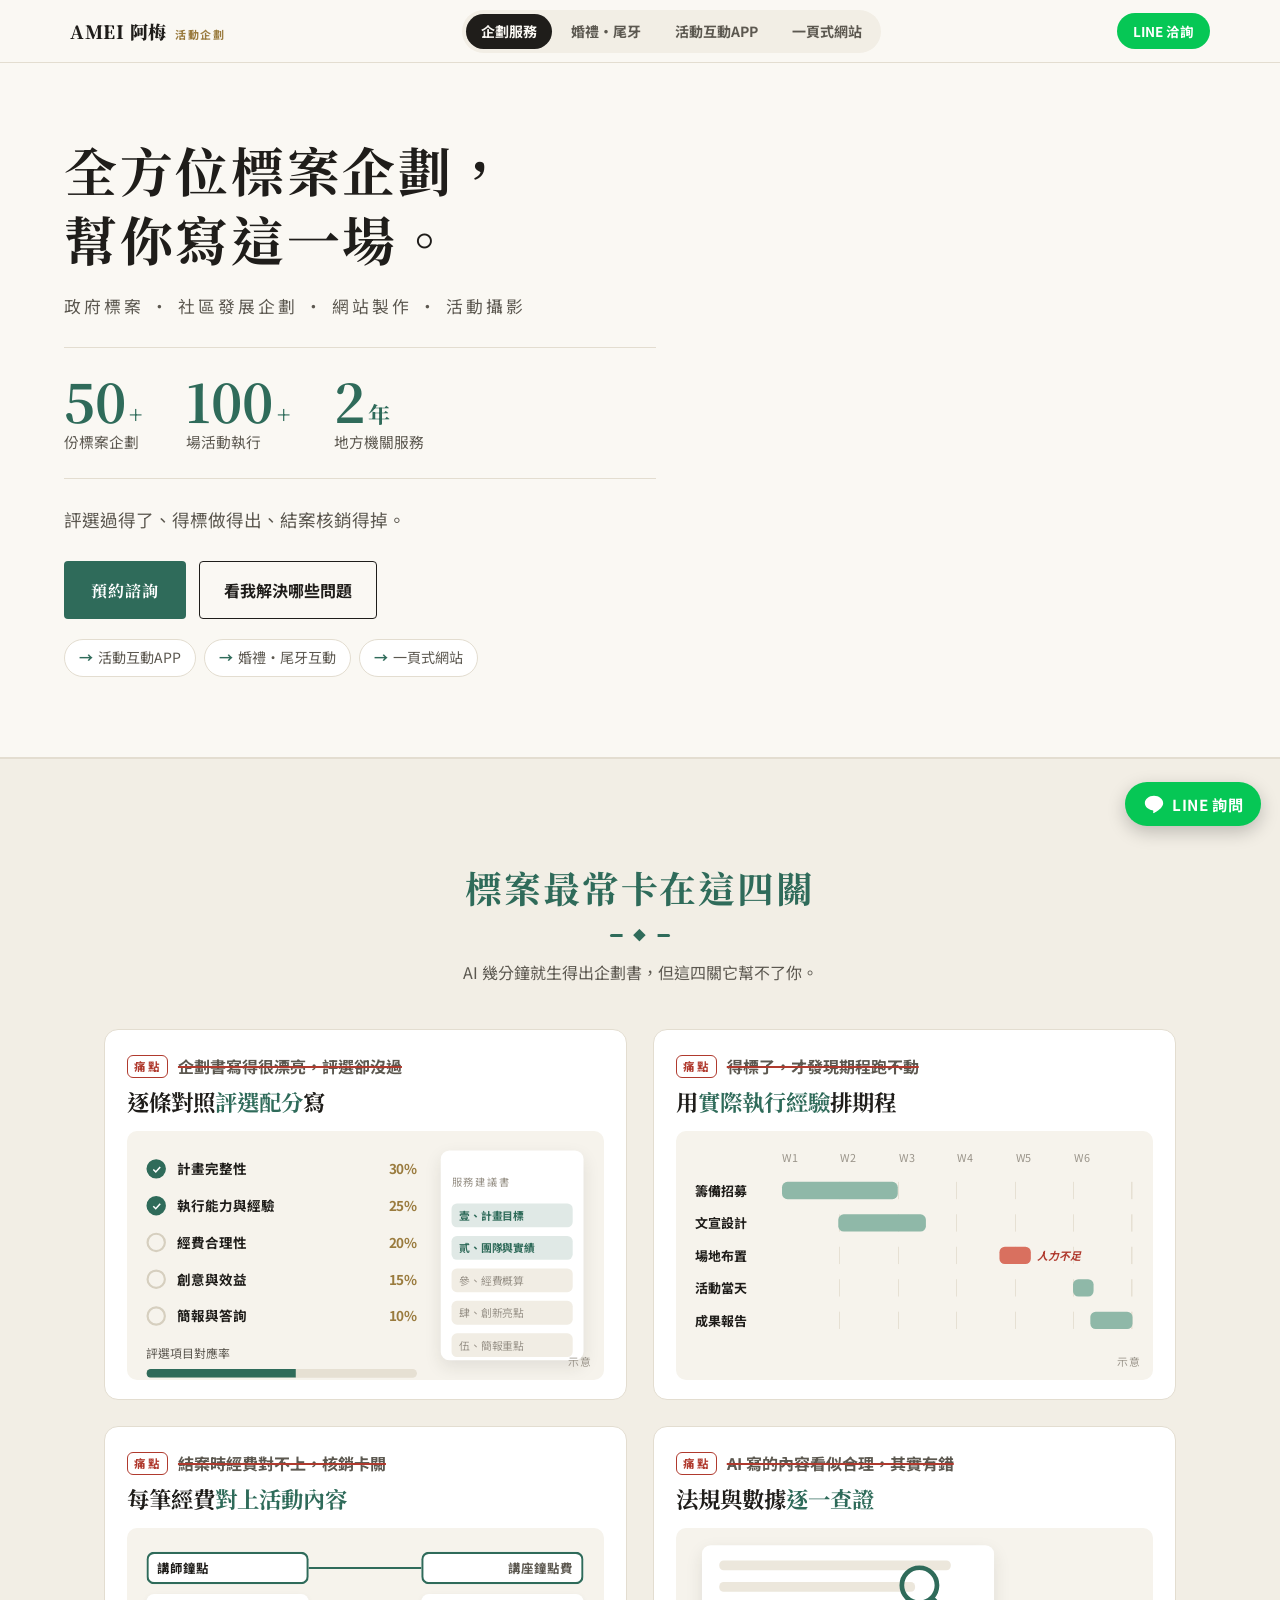
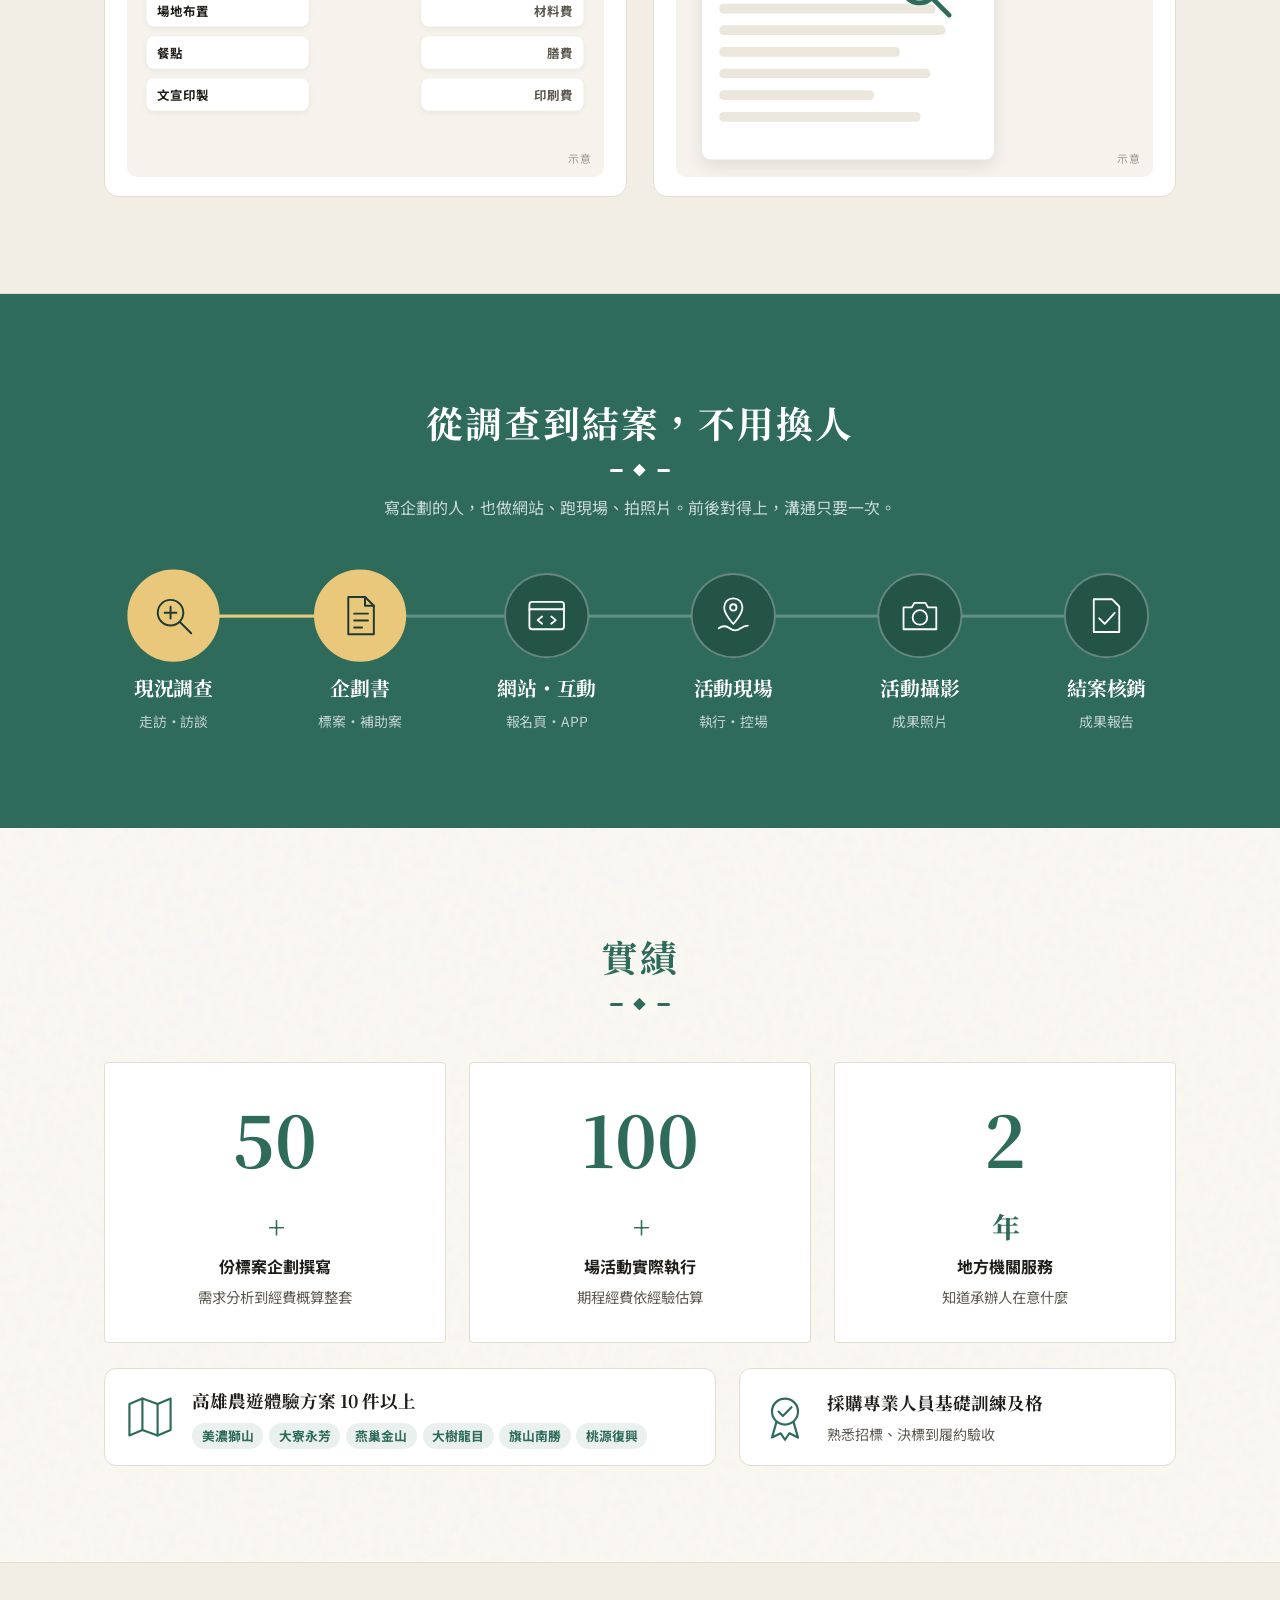
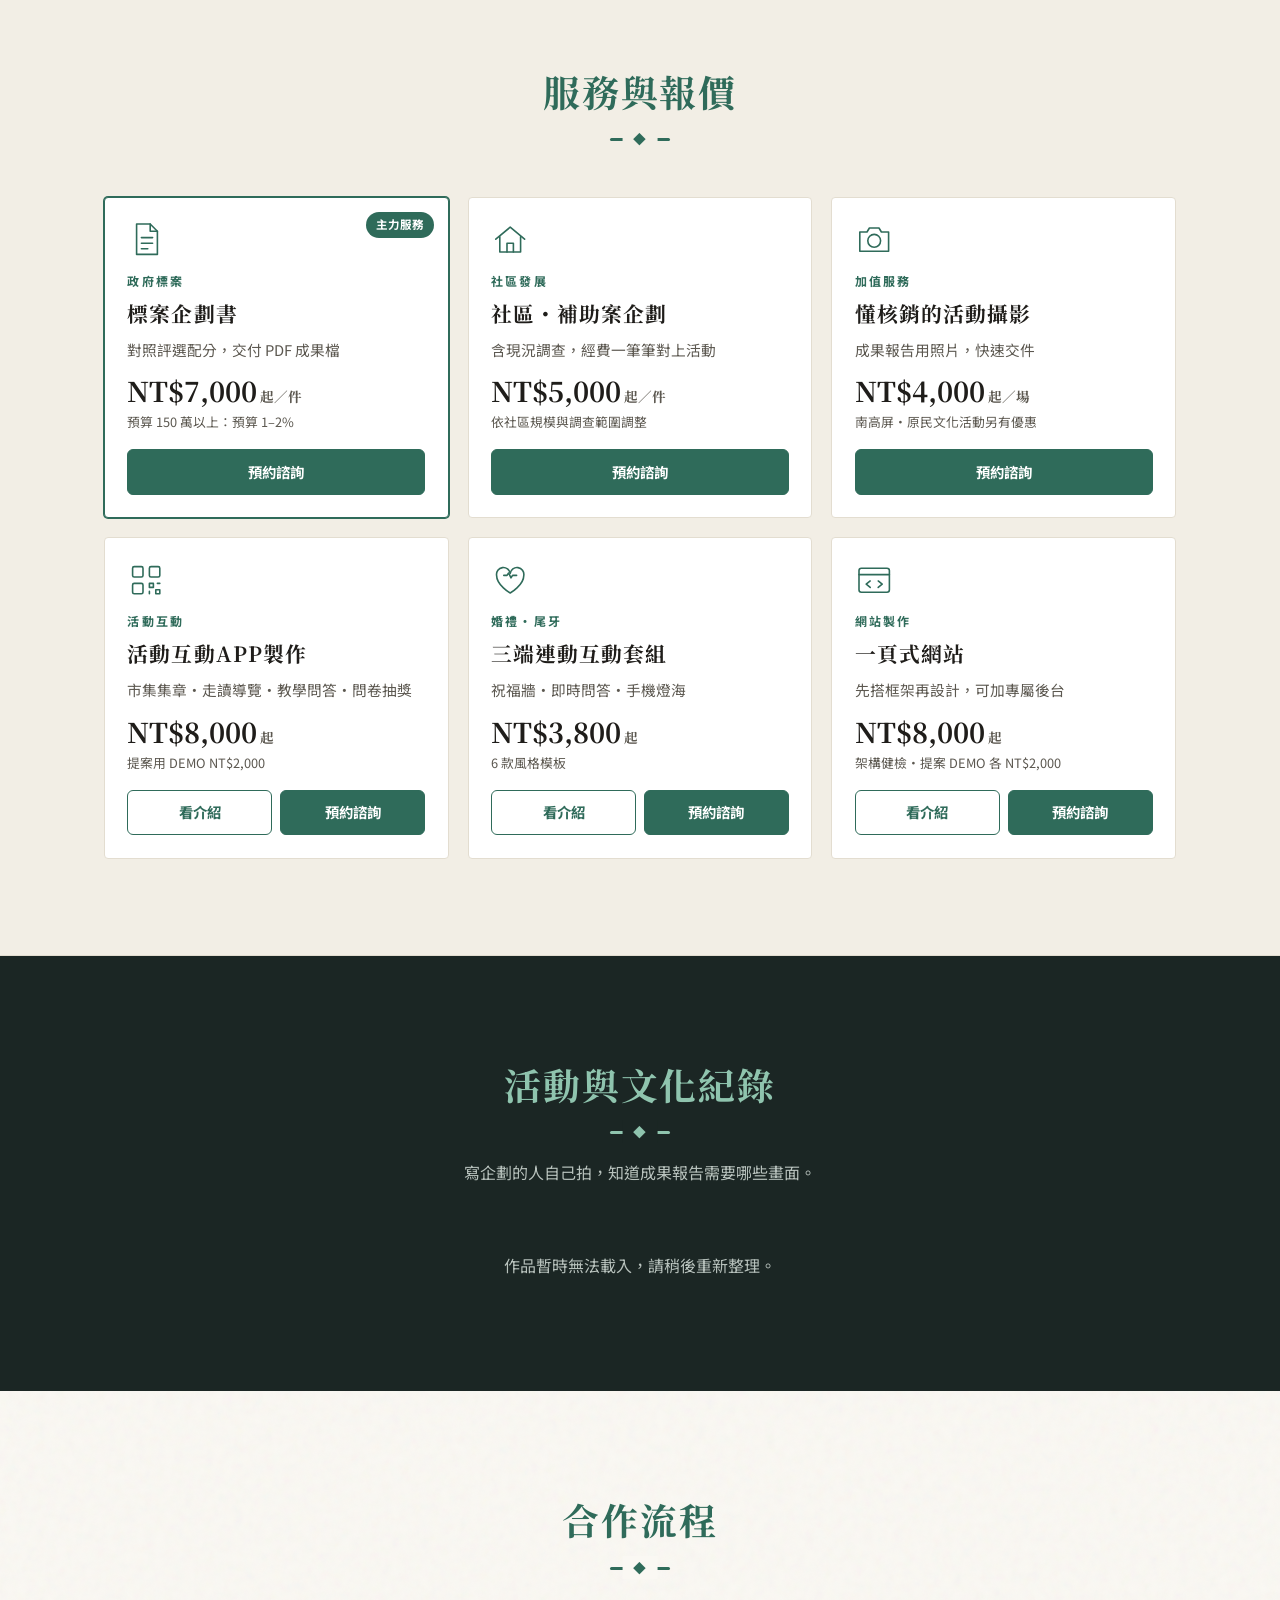
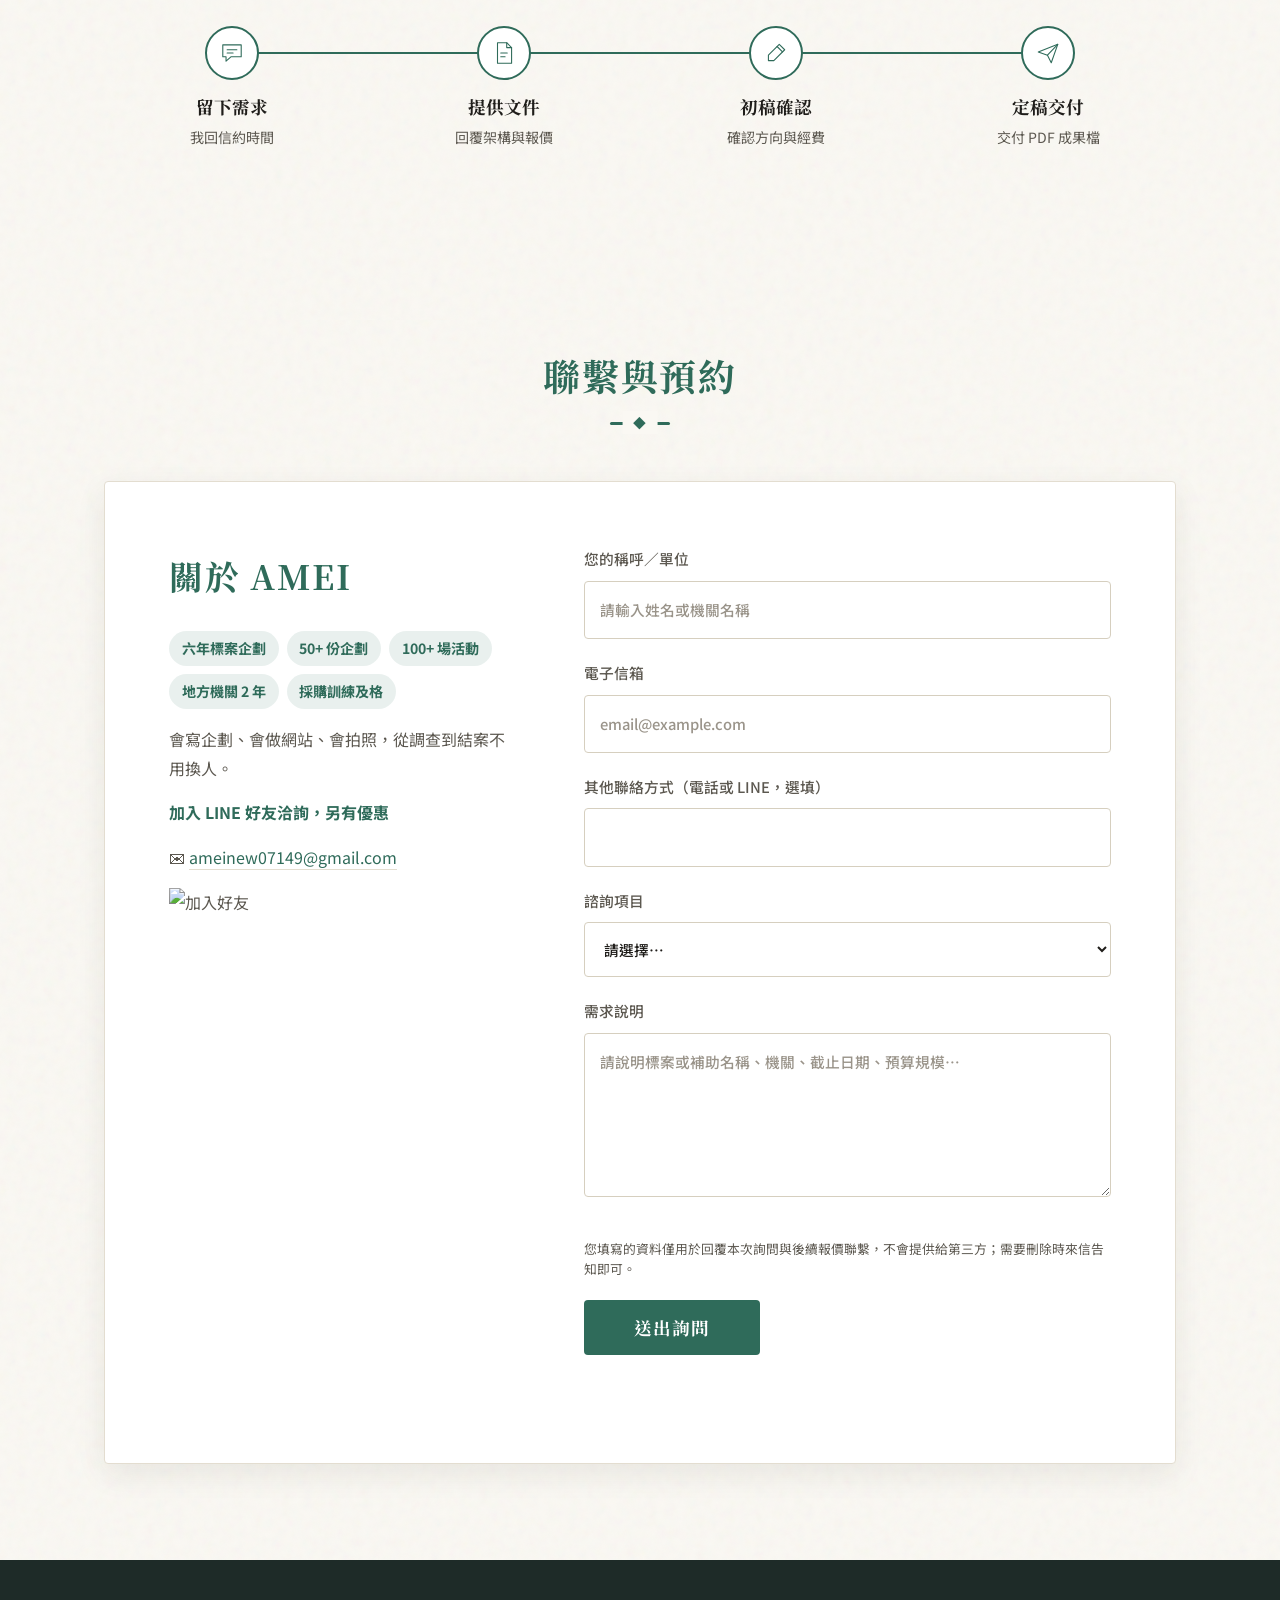
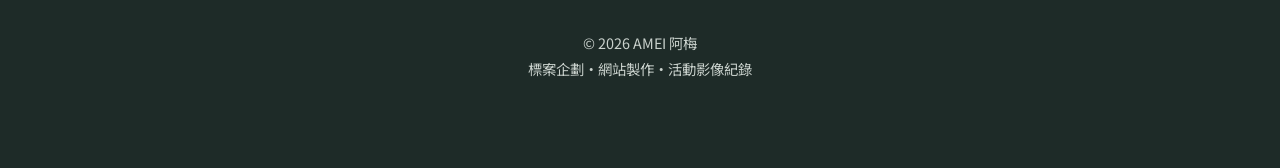
==== commit 3a474617: "活動互動APP與一頁式網站新增「提案用 DEMO」NT$2,000 方案 Co-Authored-By: Claude Opus 5.5 <noreply@anthropic.com> Claude-" ====
--- a/index.html
+++ b/index.html
@@ -729,9 +729,9 @@
     <article class="card sv rv hot"><span class="rib">主力服務</span><svg viewBox="0 0 48 48" fill="none" stroke="currentColor" stroke-width="2" stroke-linecap="round" stroke-linejoin="round"><path d="M12 5h17l9 9v29H12z"/><path d="M29 5v9h9M18 22h14M18 29h14M18 36h8"/></svg><span class="k">政府標案</span><h3>標案企劃書</h3><p>對照評選配分，交付 PDF 成果檔</p><div class="pr">NT$7,000<small>起／件</small></div><div class="pn">預算 150 萬以上：預算 1–2%</div><div class="go"><a class="p" href="#contact" onclick="selectService('政府標案企劃')">預約諮詢</a></div></article>
     <article class="card sv rv"><svg viewBox="0 0 48 48" fill="none" stroke="currentColor" stroke-width="2" stroke-linecap="round" stroke-linejoin="round"><path d="M6 24L24 9l18 15"/><path d="M11 21v19h26V21"/><path d="M20 40V29h8v11"/></svg><span class="k">社區發展</span><h3>社區・補助案企劃</h3><p>含現況調查，經費一筆筆對上活動</p><div class="pr">NT$5,000<small>起／件</small></div><div class="pn">依社區規模與調查範圍調整</div><div class="go"><a class="p" href="#contact" onclick="selectService('社區發展・補助案企劃')">預約諮詢</a></div></article>
     <article class="card sv rv"><svg viewBox="0 0 48 48" fill="none" stroke="currentColor" stroke-width="2" stroke-linecap="round" stroke-linejoin="round"><path d="M6 15h9l3-5h12l3 5h9v24H6z"/><circle cx="24" cy="26" r="8"/></svg><span class="k">加值服務</span><h3>懂核銷的活動攝影</h3><p>成果報告用照片，快速交件</p><div class="pr">NT$4,000<small>起／場</small></div><div class="pn">南高屏・原民文化活動另有優惠</div><div class="go"><a class="p" href="#contact" onclick="selectService('活動攝影')">預約諮詢</a></div></article>
-    <article class="card sv rv"><svg viewBox="0 0 48 48" fill="none" stroke="currentColor" stroke-width="2" stroke-linecap="round" stroke-linejoin="round"><rect x="7" y="7" width="13" height="13" rx="2"/><rect x="28" y="7" width="13" height="13" rx="2"/><rect x="7" y="28" width="13" height="13" rx="2"/><path d="M28 28h5v5h-5zM36 36h5v5h-5zM28 38v3M38 28h3"/></svg><span class="k">活動互動</span><h3>活動互動APP製作</h3><p>市集集章・走讀導覽・教學問答・問卷抽獎</p><div class="pr">NT$8,000<small>起</small></div><div class="pn">可先做評選 Demo</div><div class="go"><a href="seaside/">看介紹</a><a class="p" href="#contact" onclick="selectService('網站・互動遊戲・app')">預約諮詢</a></div></article>
+    <article class="card sv rv"><svg viewBox="0 0 48 48" fill="none" stroke="currentColor" stroke-width="2" stroke-linecap="round" stroke-linejoin="round"><rect x="7" y="7" width="13" height="13" rx="2"/><rect x="28" y="7" width="13" height="13" rx="2"/><rect x="7" y="28" width="13" height="13" rx="2"/><path d="M28 28h5v5h-5zM36 36h5v5h-5zM28 38v3M38 28h3"/></svg><span class="k">活動互動</span><h3>活動互動APP製作</h3><p>市集集章・走讀導覽・教學問答・問卷抽獎</p><div class="pr">NT$8,000<small>起</small></div><div class="pn">提案用 DEMO NT$2,000</div><div class="go"><a href="seaside/">看介紹</a><a class="p" href="#contact" onclick="selectService('網站・互動遊戲・app')">預約諮詢</a></div></article>
     <article class="card sv rv"><svg viewBox="0 0 48 48" fill="none" stroke="currentColor" stroke-width="2" stroke-linecap="round" stroke-linejoin="round"><path d="M24 40S7 30 7 18a8.5 8.5 0 0 1 17-2.5A8.5 8.5 0 0 1 41 18c0 12-17 22-17 22z"/><path d="M16 18h4l2-3 3 6 2-3h5"/></svg><span class="k">婚禮・尾牙</span><h3>三端連動互動套組</h3><p>祝福牆・即時問答・手機燈海</p><div class="pr">NT$3,800<small>起</small></div><div class="pn">6 款風格模板</div><div class="go"><a href="party/">看介紹</a><a class="p" href="#contact" onclick="selectService('網站・互動遊戲・app')">預約諮詢</a></div></article>
-    <article class="card sv rv"><svg viewBox="0 0 48 48" fill="none" stroke="currentColor" stroke-width="2" stroke-linecap="round" stroke-linejoin="round"><rect x="5" y="9" width="38" height="30" rx="3"/><path d="M5 17h38M19 25l-5 4 5 4M29 25l5 4-5 4"/></svg><span class="k">網站製作</span><h3>一頁式網站</h3><p>先搭框架再設計，可加專屬後台</p><div class="pr">NT$8,000<small>起</small></div><div class="pn">架構健檢 NT$2,000（可折抵）</div><div class="go"><a href="web/">看介紹</a><a class="p" href="#contact" onclick="selectService('網站・互動遊戲・app')">預約諮詢</a></div></article>
+    <article class="card sv rv"><svg viewBox="0 0 48 48" fill="none" stroke="currentColor" stroke-width="2" stroke-linecap="round" stroke-linejoin="round"><rect x="5" y="9" width="38" height="30" rx="3"/><path d="M5 17h38M19 25l-5 4 5 4M29 25l5 4-5 4"/></svg><span class="k">網站製作</span><h3>一頁式網站</h3><p>先搭框架再設計，可加專屬後台</p><div class="pr">NT$8,000<small>起</small></div><div class="pn">架構健檢・提案 DEMO 各 NT$2,000</div><div class="go"><a href="web/">看介紹</a><a class="p" href="#contact" onclick="selectService('網站・互動遊戲・app')">預約諮詢</a></div></article>
   </div>
 </div></section>
 <section id="projects"><div class="container">
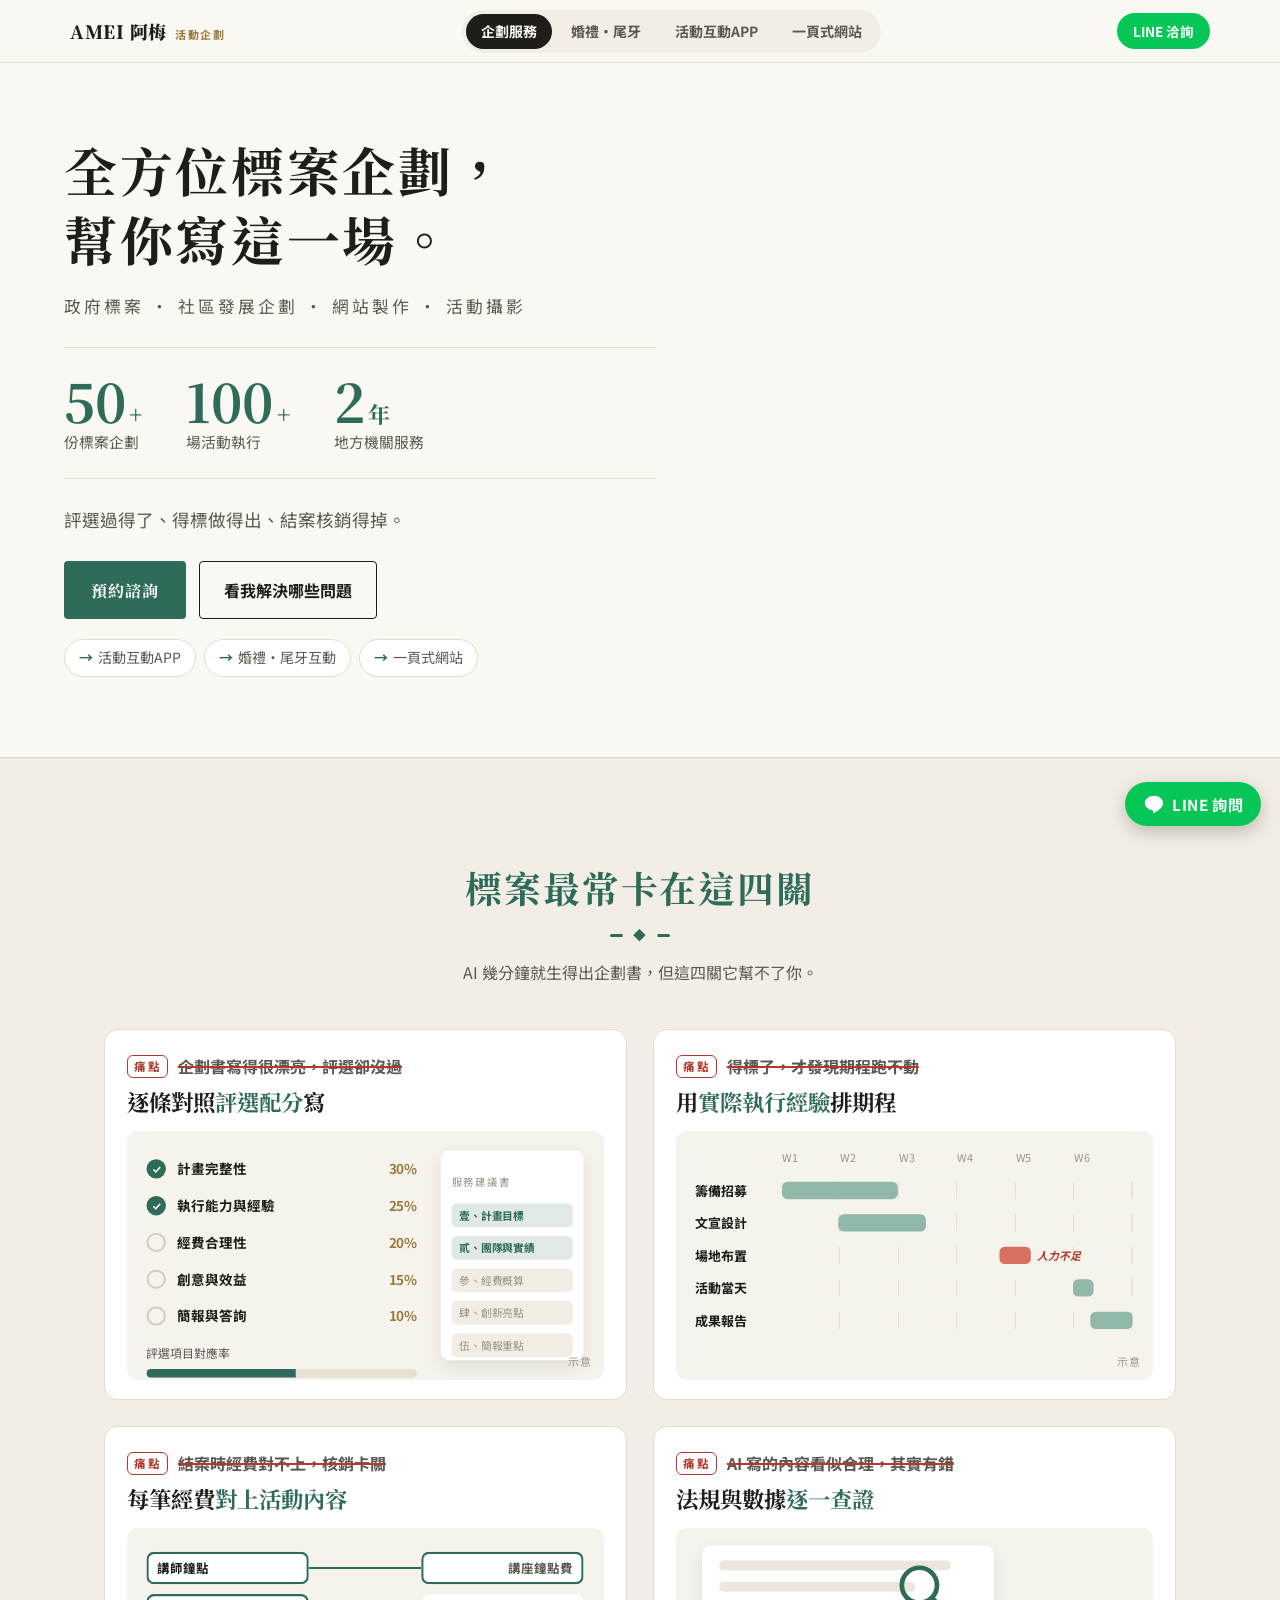
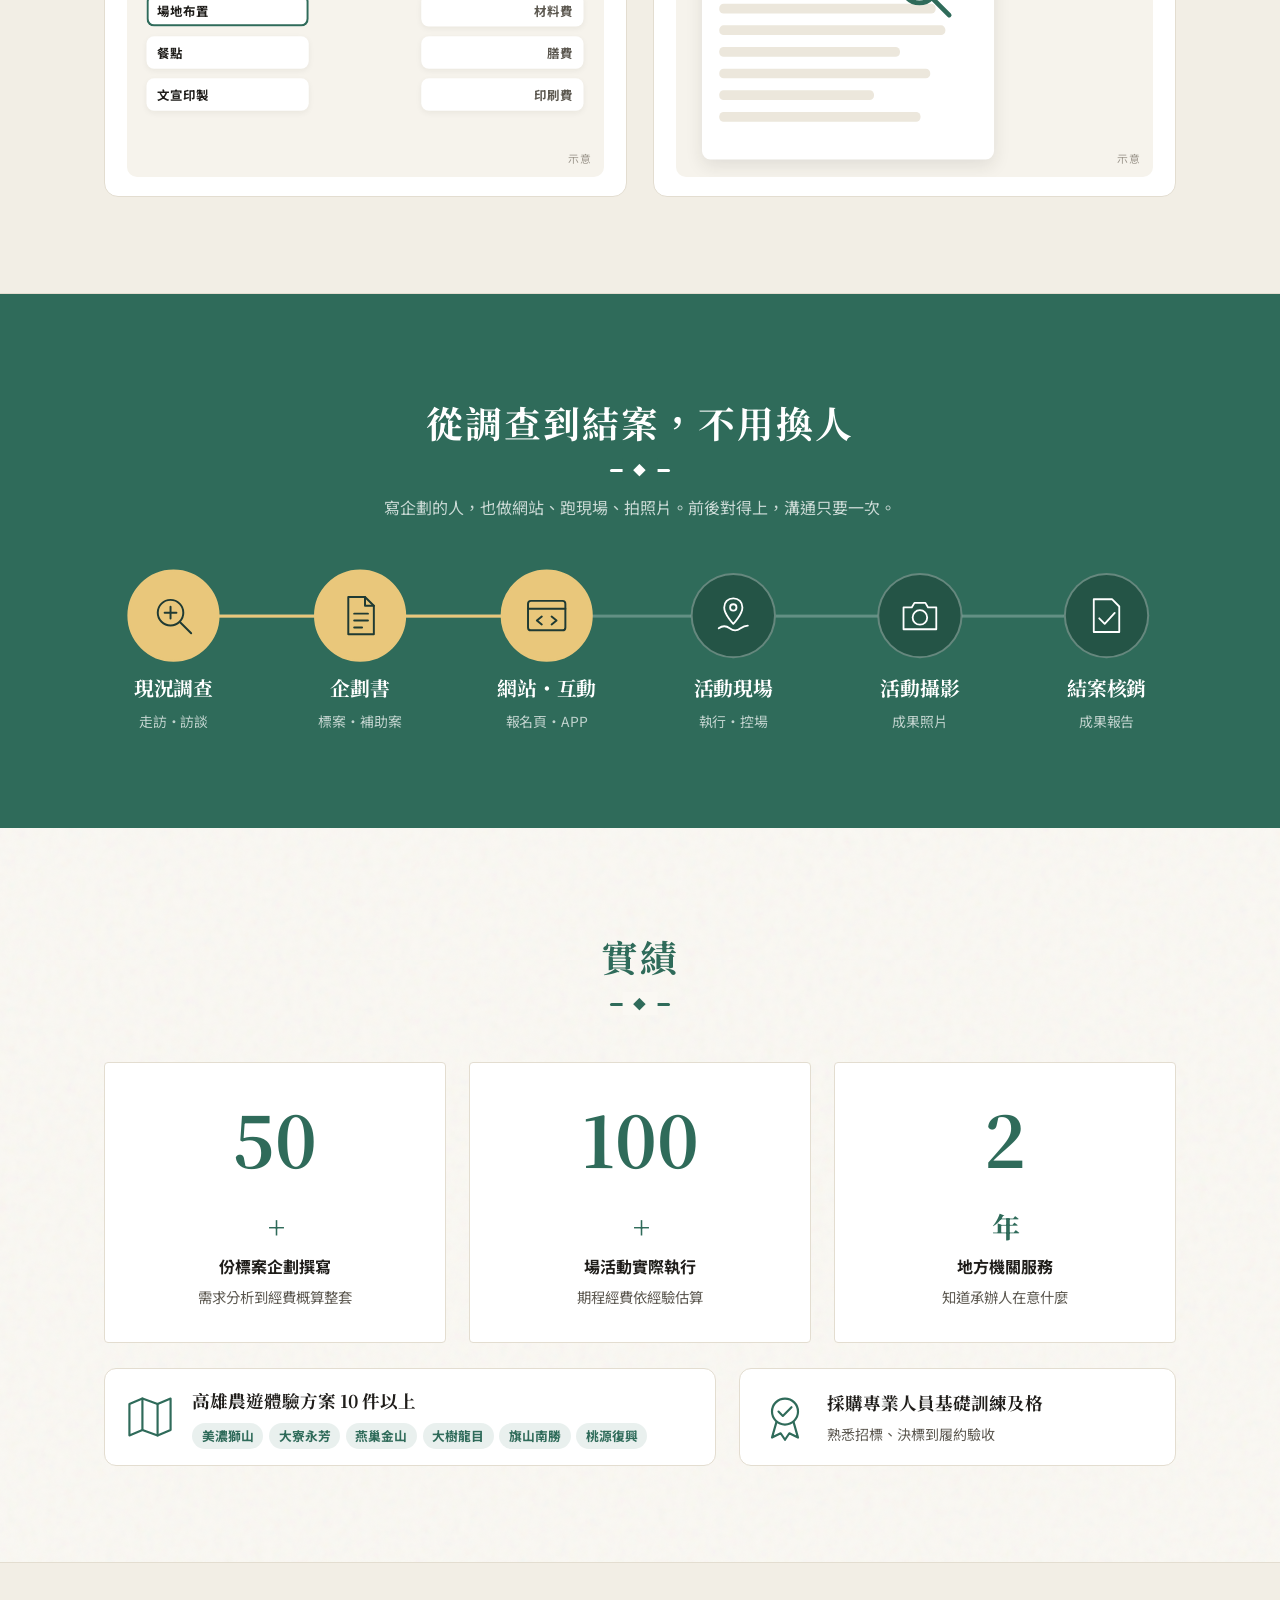
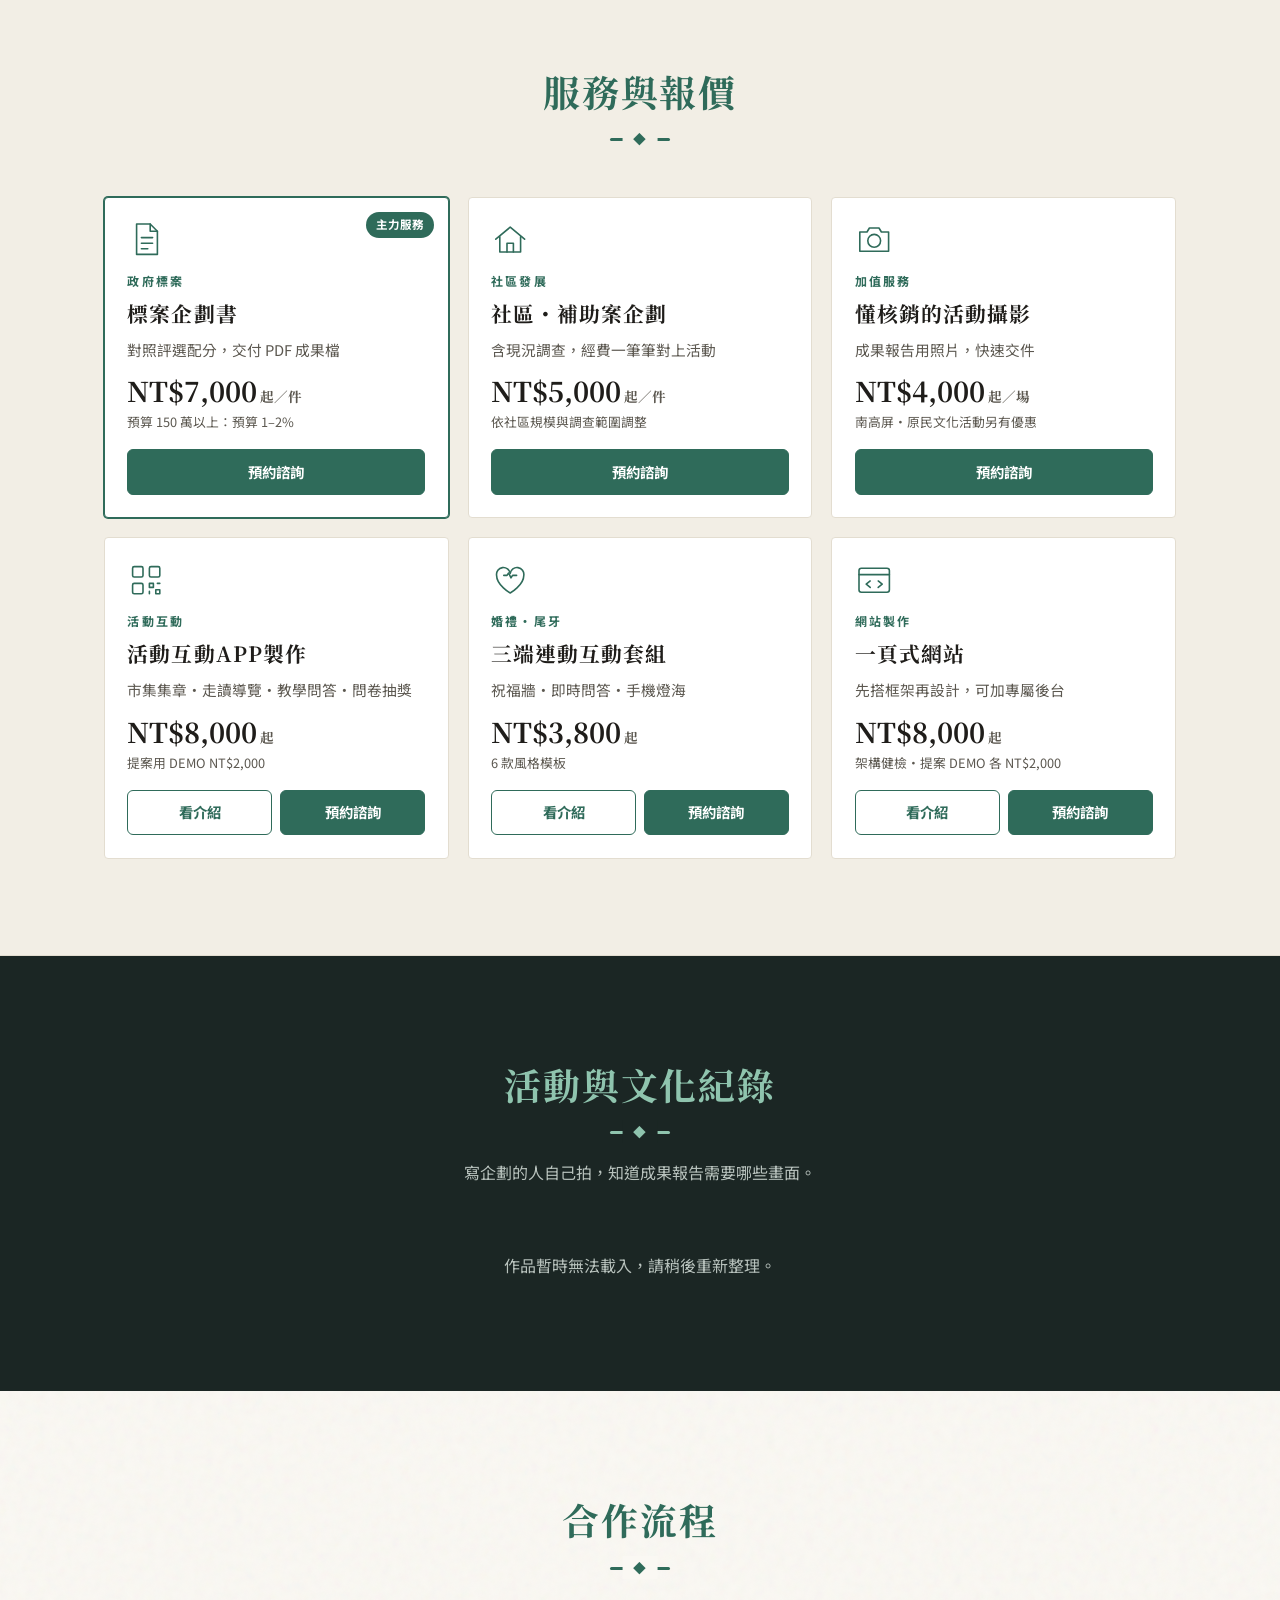
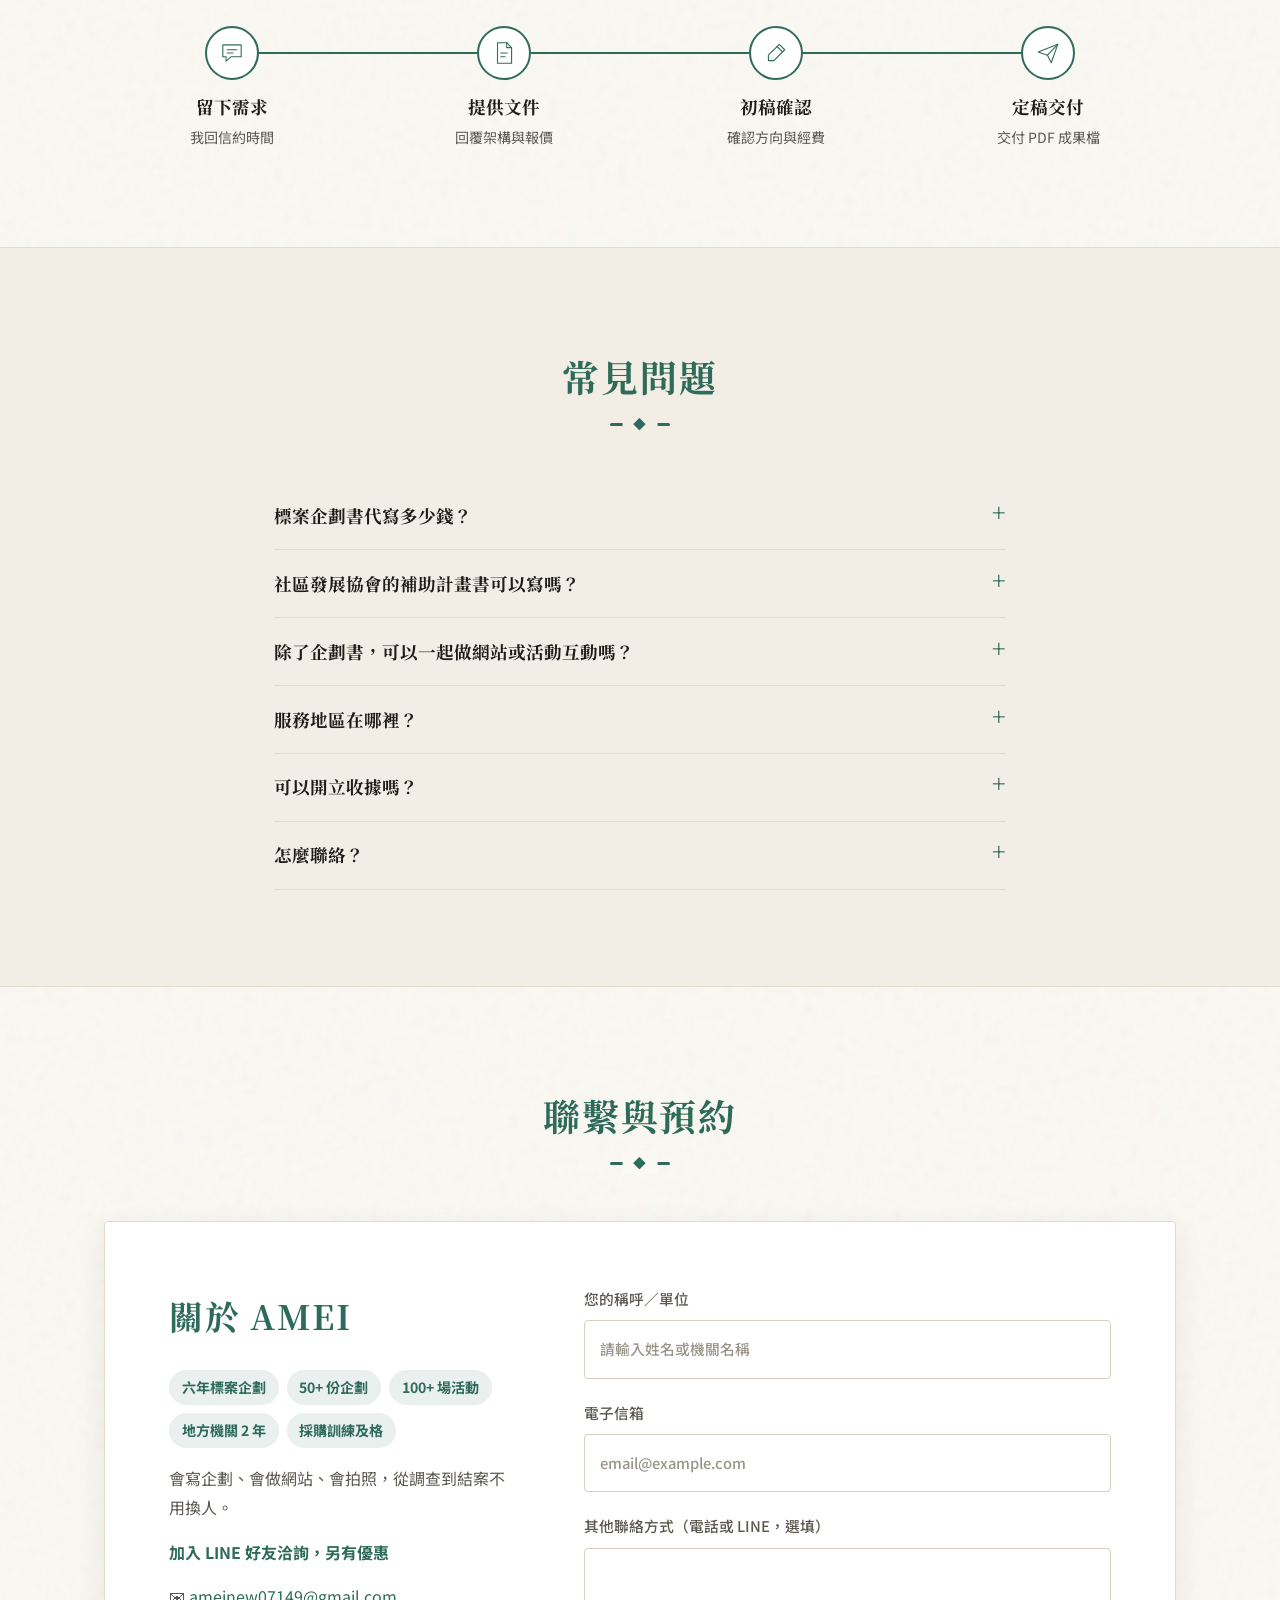
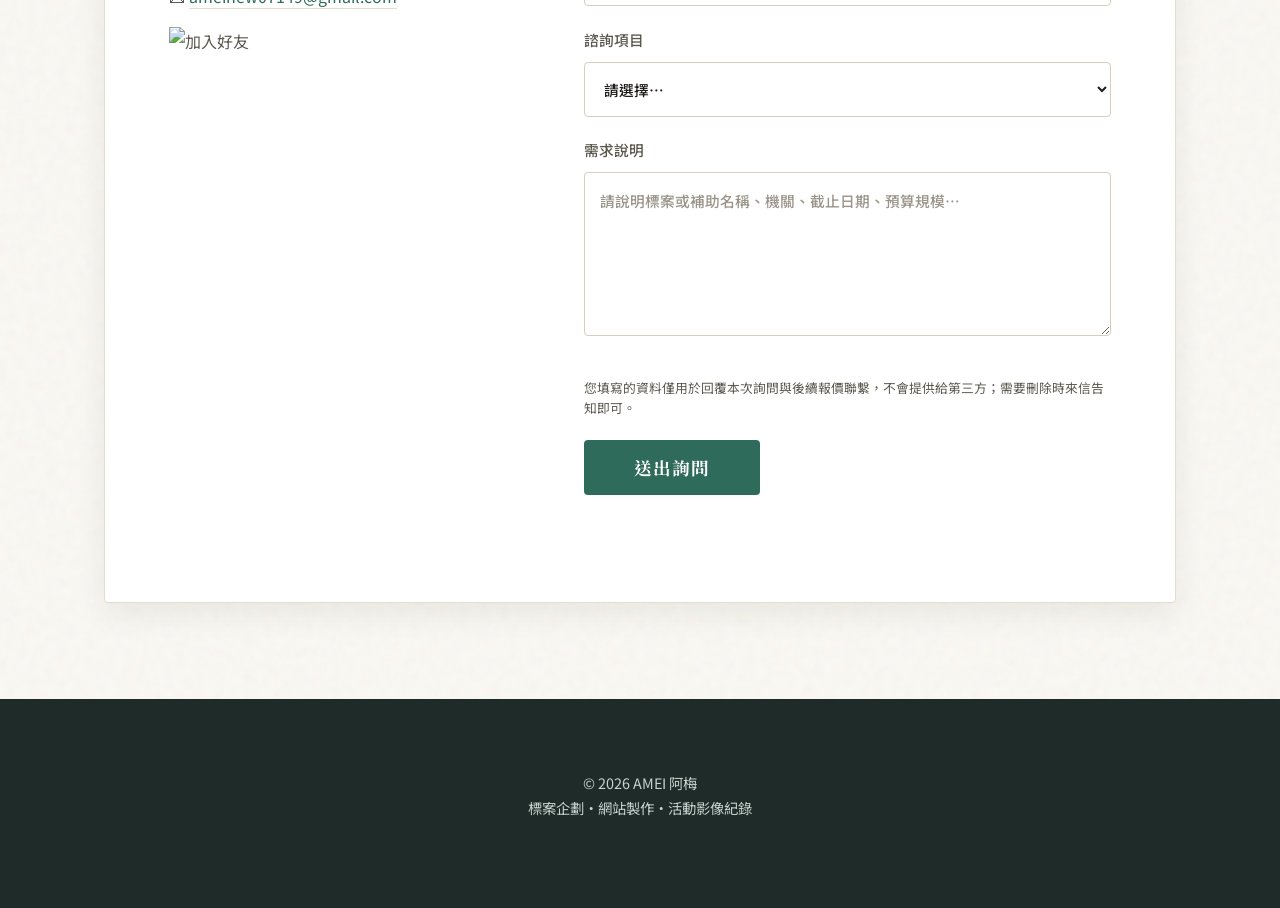
==== commit 250fa458: "SEO：四頁結構化資料與常見問題、各頁專屬分享圖、婚禮價格改為靜態呈現、標題與描述加入地區關鍵字 Co-Authored-By: Claude Opus 5.5 <noreply@anthropic." ====
--- a/index.html
+++ b/index.html
@@ -6,8 +6,8 @@
 <meta name="viewport" content="width=device-width, initial-scale=1.0">
 <!-- v35 套用阿梅修改的文案＋SEO 設定 -->
 <!-- 換成自己的網域時，要改的地方：canonical、og:url、og:image、JSON-LD 的 url／image、sitemap.xml -->
-<title>AMEI 阿梅 | 企劃撰寫・網站製作・活動攝影</title>
-<meta name="description" content="AMEI 阿梅，六年標案企劃經驗：寫過 50 場以上標案、執行過 100 場以上活動、地方機關約聘服務 2 年，持採購專業人員基礎訓練及格證書。政府標案與社區發展企劃撰寫，網站、互動遊戲與 app 製作，懂核銷的活動攝影。">
+<title>AMEI 阿梅｜高雄活動企劃・標案企劃書・網站與活動互動製作</title>
+<meta name="description" content="AMEI 阿梅，高雄活動企劃。寫過 50 份以上標案企劃、執行 100 場以上活動、地方機關服務 2 年，持採購專業人員基礎訓練及格證書。標案企劃書、社區補助計畫書撰寫，一頁式網站、活動互動 APP、婚禮尾牙互動與活動攝影，南高屏服務。">
 <link rel="canonical" href="https://ameinew07149-sys.github.io/AMEI-takescases/">
 <meta name="author" content="AMEI">
 <meta property="og:type" content="website">
@@ -22,7 +22,8 @@
 <meta property="og:image:alt" content="AMEI 阿梅：全方位標案企劃，幫你寫這一場。">
 <meta name="twitter:card" content="summary_large_image">
 <meta name="google-site-verification" content="M8X8WRg9tnxt6S2_B4Wwn1uNVcyTwFYFQHmy4f39-HU" />
-<script type="application/ld+json">{"@context": "https://schema.org", "@type": "Person", "name": "AMEI 阿梅", "url": "https://ameinew07149-sys.github.io/AMEI-takescases/", "image": "https://ameinew07149-sys.github.io/AMEI-takescases/og.png", "jobTitle": "標案企劃", "description": "標案企劃書、服務建議書與社區補助計畫書撰寫；活動一頁式網站製作；活動紀錄攝影。", "knowsAbout": ["政府採購", "服務建議書", "標案企劃", "社區發展", "補助計畫書", "活動企劃", "活動網站", "活動攝影", "結案核銷"], "hasCredential": {"@type": "EducationalOccupationalCredential", "name": "採購專業人員基礎訓練及格證書"}, "areaServed": {"@type": "Country", "name": "臺灣"}}</script>
+<script type="application/ld+json">{"@context": "https://schema.org", "@type": "ProfessionalService", "@id": "https://ameinew07149-sys.github.io/AMEI-takescases/#amei", "name": "AMEI 阿梅｜活動企劃", "alternateName": ["AMEI 阿梅", "阿梅 活動企劃"], "url": "https://ameinew07149-sys.github.io/AMEI-takescases/", "image": "https://ameinew07149-sys.github.io/AMEI-takescases/og.png", "logo": "https://ameinew07149-sys.github.io/AMEI-takescases/og.png", "email": "ameinew07149@gmail.com", "description": "高雄活動企劃：標案企劃書、社區補助計畫書撰寫，一頁式網站、活動互動 APP、婚禮尾牙互動與活動攝影。", "areaServed": [{"@type": "City", "name": "高雄市"}, {"@type": "City", "name": "台南市"}, {"@type": "City", "name": "屏東縣"}], "sameAs": ["https://lin.ee/y8NnuAy"], "founder": {"@type": "Person", "name": "楊貞梅", "alternateName": "阿梅", "jobTitle": "活動企劃", "hasCredential": {"@type": "EducationalOccupationalCredential", "name": "採購專業人員基礎訓練及格證書"}}, "knowsAbout": ["政府採購", "服務建議書", "標案企劃", "社區發展", "補助計畫書", "活動企劃", "活動互動", "一頁式網站", "活動攝影", "結案核銷"], "hasOfferCatalog": {"@type": "OfferCatalog", "name": "服務與報價", "itemListElement": [{"@type": "Offer", "name": "標案企劃書撰寫（預算未滿 150 萬元）", "priceCurrency": "TWD", "price": "7000", "description": "起／件；預算 150 萬元以上收取預算金額 1–2%"}, {"@type": "Offer", "name": "社區發展・補助案企劃", "priceCurrency": "TWD", "price": "5000", "description": "起／件，含現況調查"}, {"@type": "Offer", "name": "懂核銷的活動攝影", "priceCurrency": "TWD", "price": "4000", "description": "起／場，南高屏"}, {"@type": "Offer", "name": "活動互動APP製作", "priceCurrency": "TWD", "price": "8000", "description": "起；提案用 DEMO NT$2,000，得標後全額折抵"}, {"@type": "Offer", "name": "婚禮・尾牙互動套組", "priceCurrency": "TWD", "price": "3800", "description": "起"}, {"@type": "Offer", "name": "一頁式網站", "priceCurrency": "TWD", "price": "8000", "description": "起；架構健檢 NT$2,000，可折抵"}]}}</script>
+<script type="application/ld+json">{"@context": "https://schema.org", "@type": "FAQPage", "mainEntity": [{"@type": "Question", "name": "標案企劃書代寫多少錢？", "acceptedAnswer": {"@type": "Answer", "text": "預算未滿 150 萬元（未達公告金額）的標案，企劃書 NT$7,000 起／件；預算 150 萬元以上，收取預算金額的 1–2%。內容包含架構、活動、期程、經費概算與效益，交付 PDF 成果檔。"}}, {"@type": "Question", "name": "社區發展協會的補助計畫書可以寫嗎？", "acceptedAnswer": {"@type": "Answer", "text": "可以。社區發展・補助案企劃 NT$5,000 起／件，含現況調查，依社區規模與調查範圍調整，經費會一筆一筆對上活動內容。"}}, {"@type": "Question", "name": "除了企劃書，可以一起做網站或活動互動嗎？", "acceptedAnswer": {"@type": "Answer", "text": "可以。從現況調查、企劃書、網站與活動互動 APP、活動現場執行到攝影與結案，都可以由同一人處理，不用換人重新溝通。"}}, {"@type": "Question", "name": "服務地區在哪裡？", "acceptedAnswer": {"@type": "Answer", "text": "活動攝影與現場服務以台南、高雄、屏東（南高屏）為主。"}}, {"@type": "Question", "name": "可以開立收據嗎？", "acceptedAnswer": {"@type": "Answer", "text": "可以開立收據。"}}, {"@type": "Question", "name": "怎麼聯絡？", "acceptedAnswer": {"@type": "Answer", "text": "可以加入 LINE 好友洽詢（另有優惠），或使用網頁下方的聯絡表單、Email：ameinew07149@gmail.com。"}}]}</script>
 <link rel="preconnect" href="https://fonts.googleapis.com">
 <link rel="preconnect" href="https://fonts.gstatic.com" crossorigin>
 <link href="https://fonts.googleapis.com/css2?family=Noto+Sans+TC:wght@300;400;500;700&family=Noto+Serif+TC:wght@400;700&display=swap" rel="stylesheet">
@@ -638,7 +639,13 @@
 @media (prefers-reduced-motion:reduce){.rv{opacity:1;transform:none;transition:none}}
 </style>
 <link rel="stylesheet" href="shared/amei-nav.css">
-<style>.hero{padding-top:4.5rem}@media (max-width:768px){.hero{padding-top:2.5rem}}</style>
+<style>.hero{padding-top:4.5rem}@media (max-width:768px){.hero{padding-top:2.5rem}}.faq-list details{border-bottom:1px solid var(--border);padding:1.1rem 0}
+.faq-list summary{cursor:pointer;font-family:var(--serif);font-weight:700;font-size:1.1rem;list-style:none;display:flex;justify-content:space-between;gap:1rem}
+.faq-list summary::-webkit-details-marker{display:none}
+.faq-list summary::after{content:'+';color:var(--accent);font-size:1.4rem;line-height:1;transition:transform .3s}
+.faq-list details[open] summary::after{transform:rotate(45deg)}
+.faq-list p{margin:.6rem 0 0;color:var(--text-light)}
+</style>
 </head>
 <body>
 <header class="amei-top"><div class="in">
@@ -750,6 +757,10 @@
   </ol>
 </div></section>
 
+<section id="faq" class="band"><div class="container" style="max-width:860px">
+  <h2 class="section-title">常見問題</h2>
+  <div class="faq-list"><details><summary>標案企劃書代寫多少錢？</summary><p>預算未滿 150 萬元（未達公告金額）的標案，企劃書 NT$7,000 起／件；預算 150 萬元以上，收取預算金額的 1–2%。內容包含架構、活動、期程、經費概算與效益，交付 PDF 成果檔。</p></details><details><summary>社區發展協會的補助計畫書可以寫嗎？</summary><p>可以。社區發展・補助案企劃 NT$5,000 起／件，含現況調查，依社區規模與調查範圍調整，經費會一筆一筆對上活動內容。</p></details><details><summary>除了企劃書，可以一起做網站或活動互動嗎？</summary><p>可以。從現況調查、企劃書、網站與活動互動 APP、活動現場執行到攝影與結案，都可以由同一人處理，不用換人重新溝通。</p></details><details><summary>服務地區在哪裡？</summary><p>活動攝影與現場服務以台南、高雄、屏東（南高屏）為主。</p></details><details><summary>可以開立收據嗎？</summary><p>可以開立收據。</p></details><details><summary>怎麼聯絡？</summary><p>可以加入 LINE 好友洽詢（另有優惠），或使用網頁下方的聯絡表單、Email：ameinew07149@gmail.com。</p></details></div>
+</div></section>
 <section id="contact" class="container">
   <h2 class="section-title">聯繫與預約</h2>
   <div class="contact-layout">
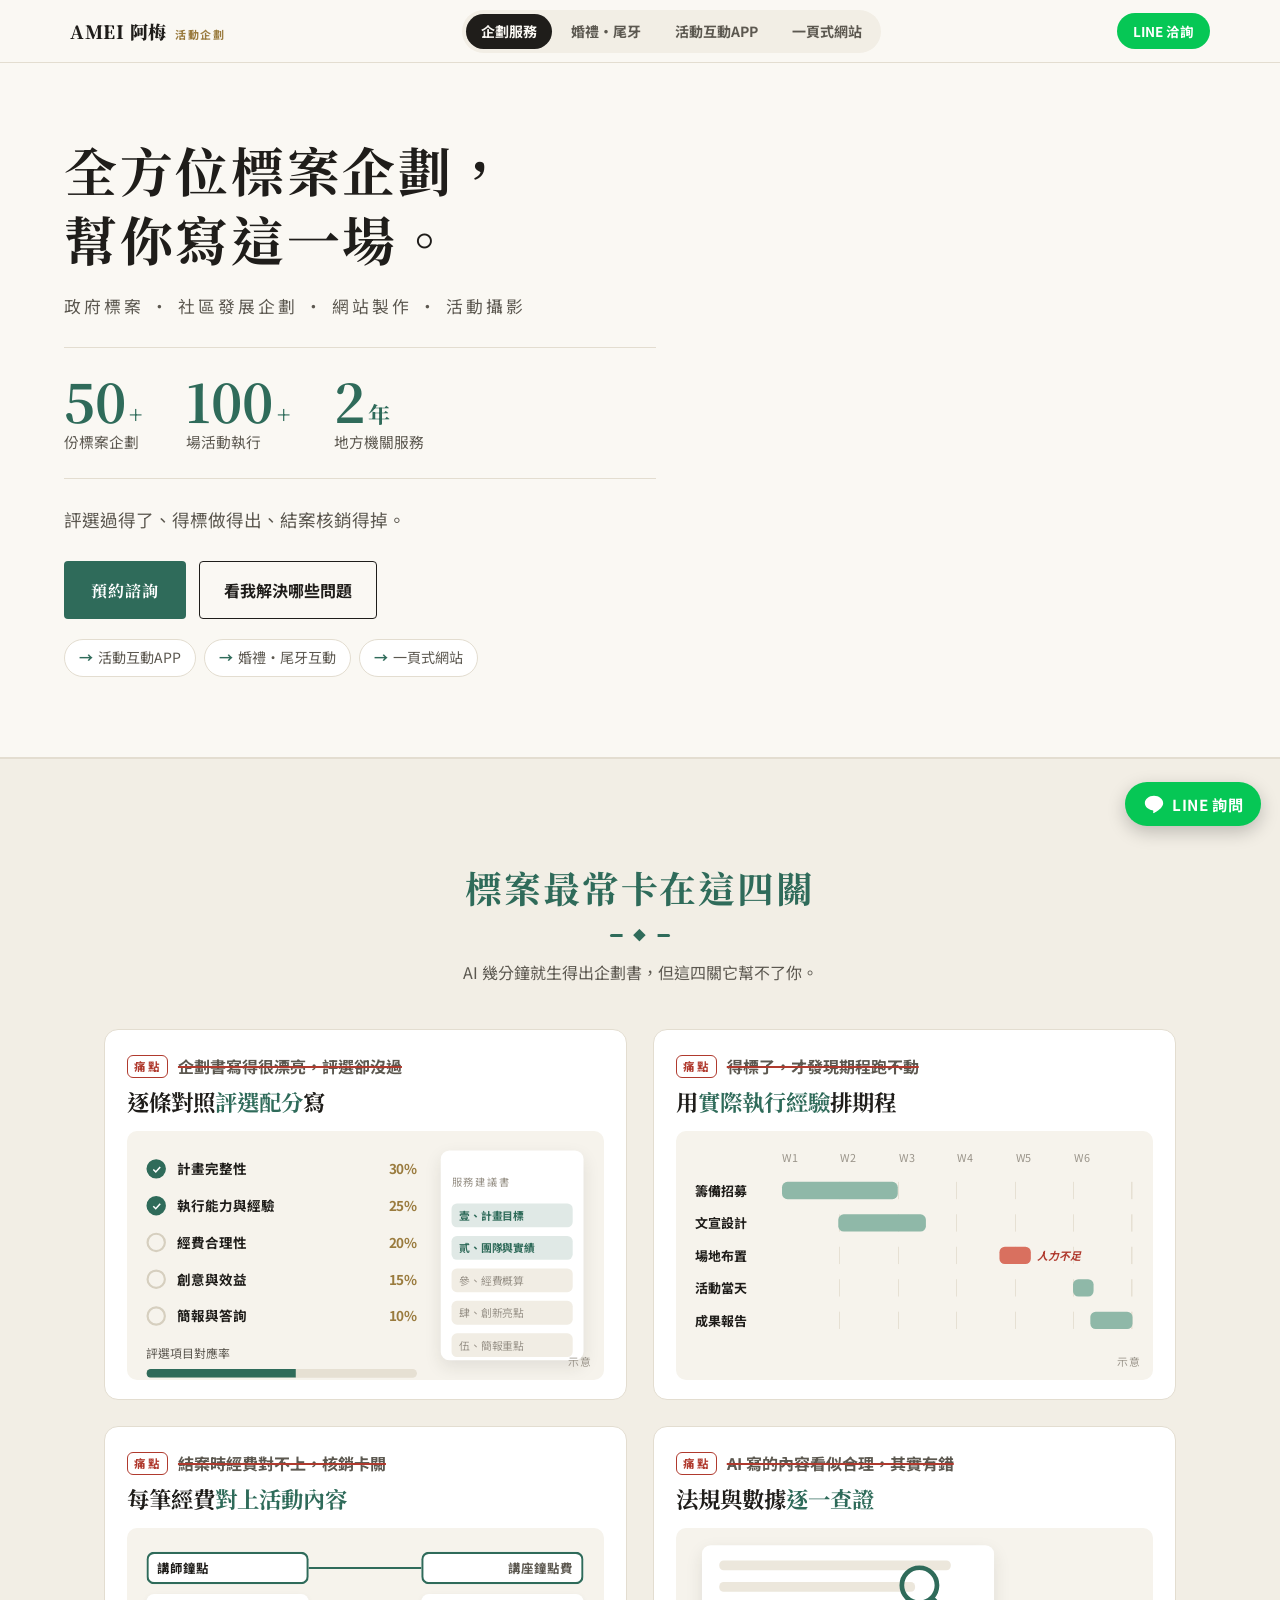
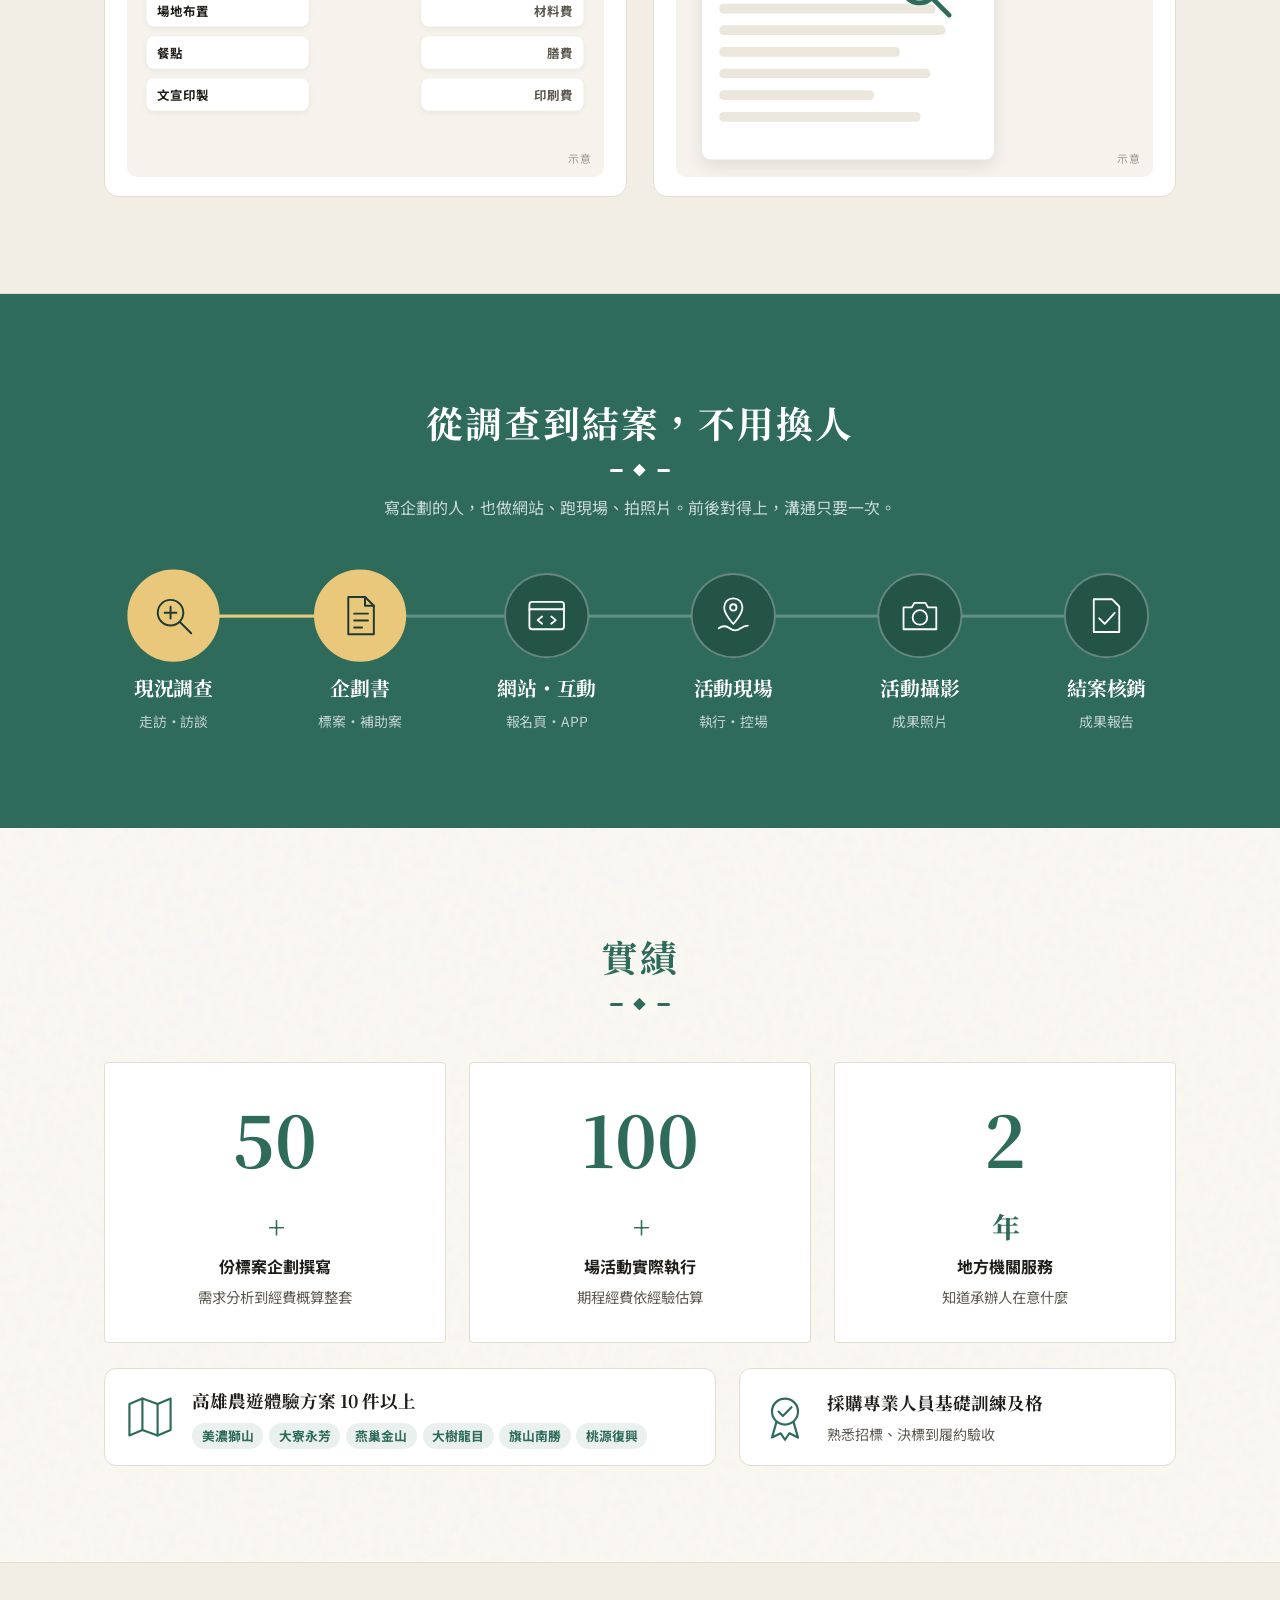
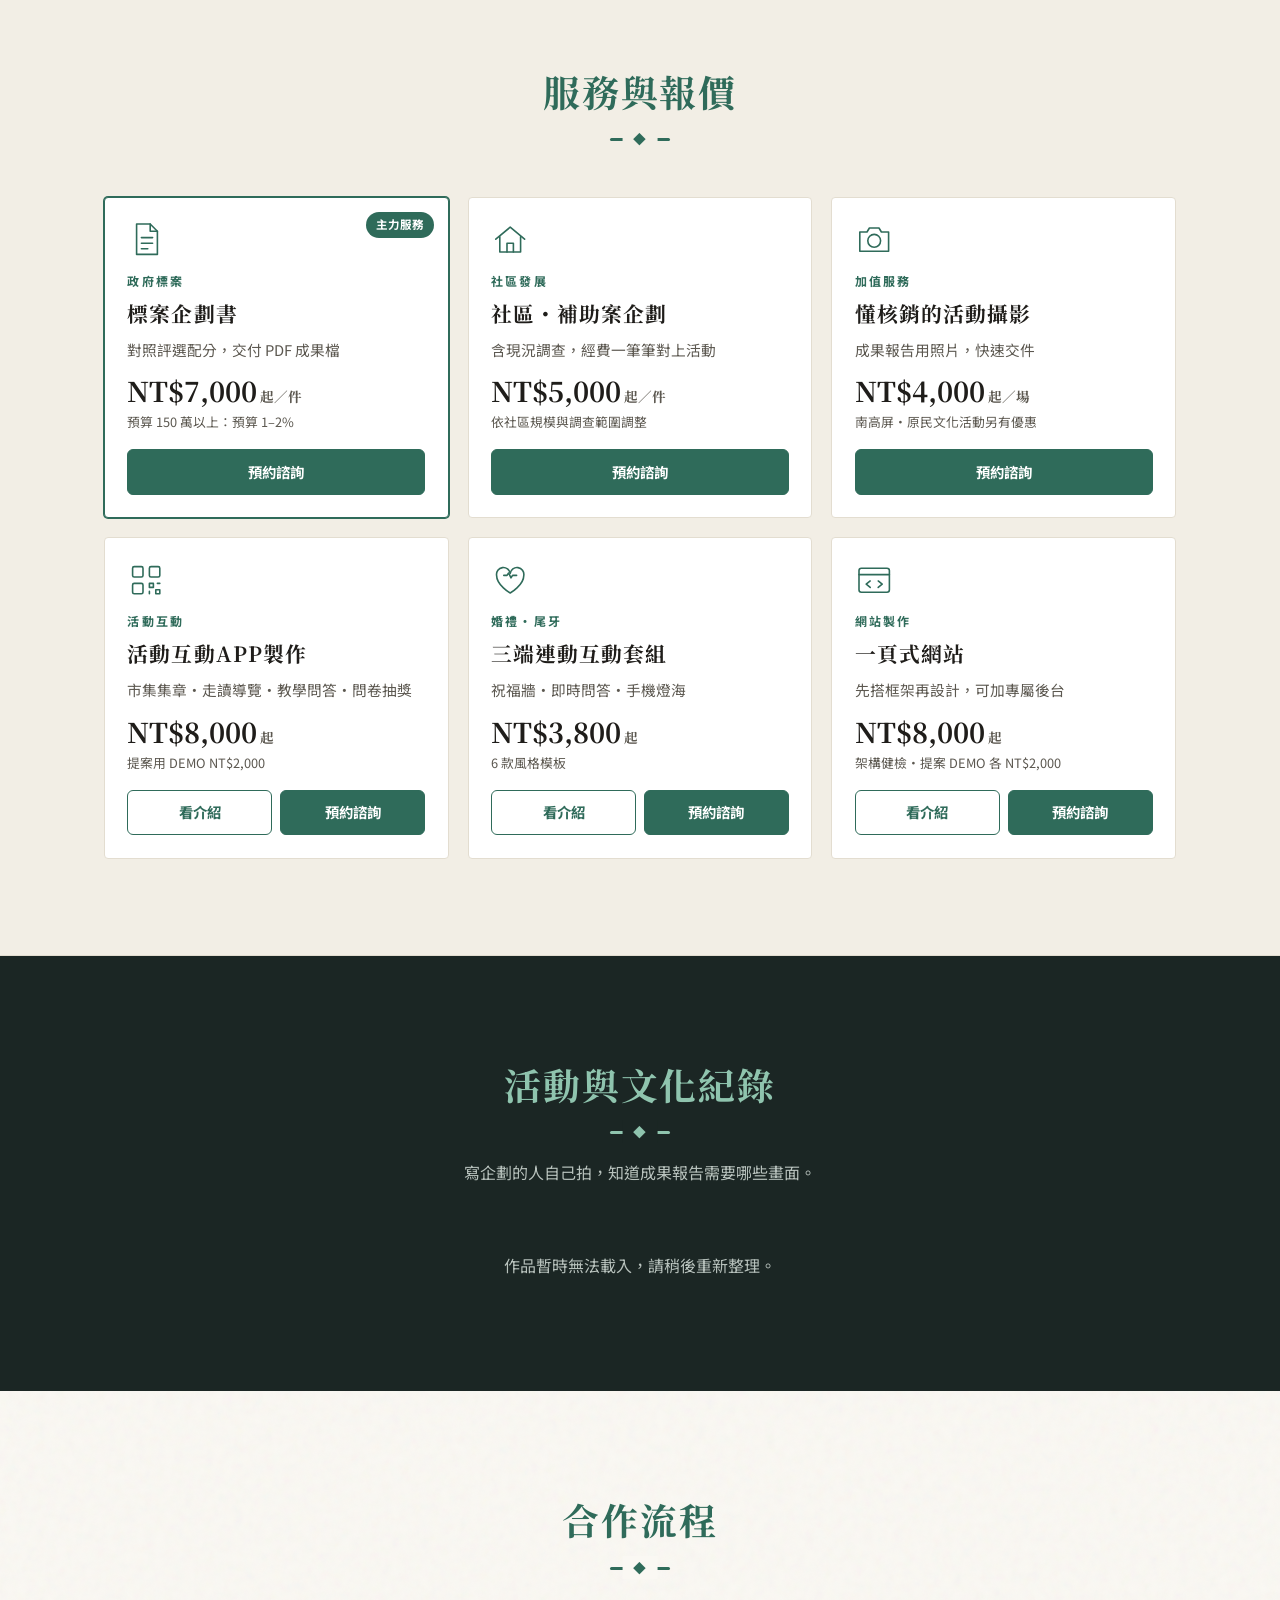
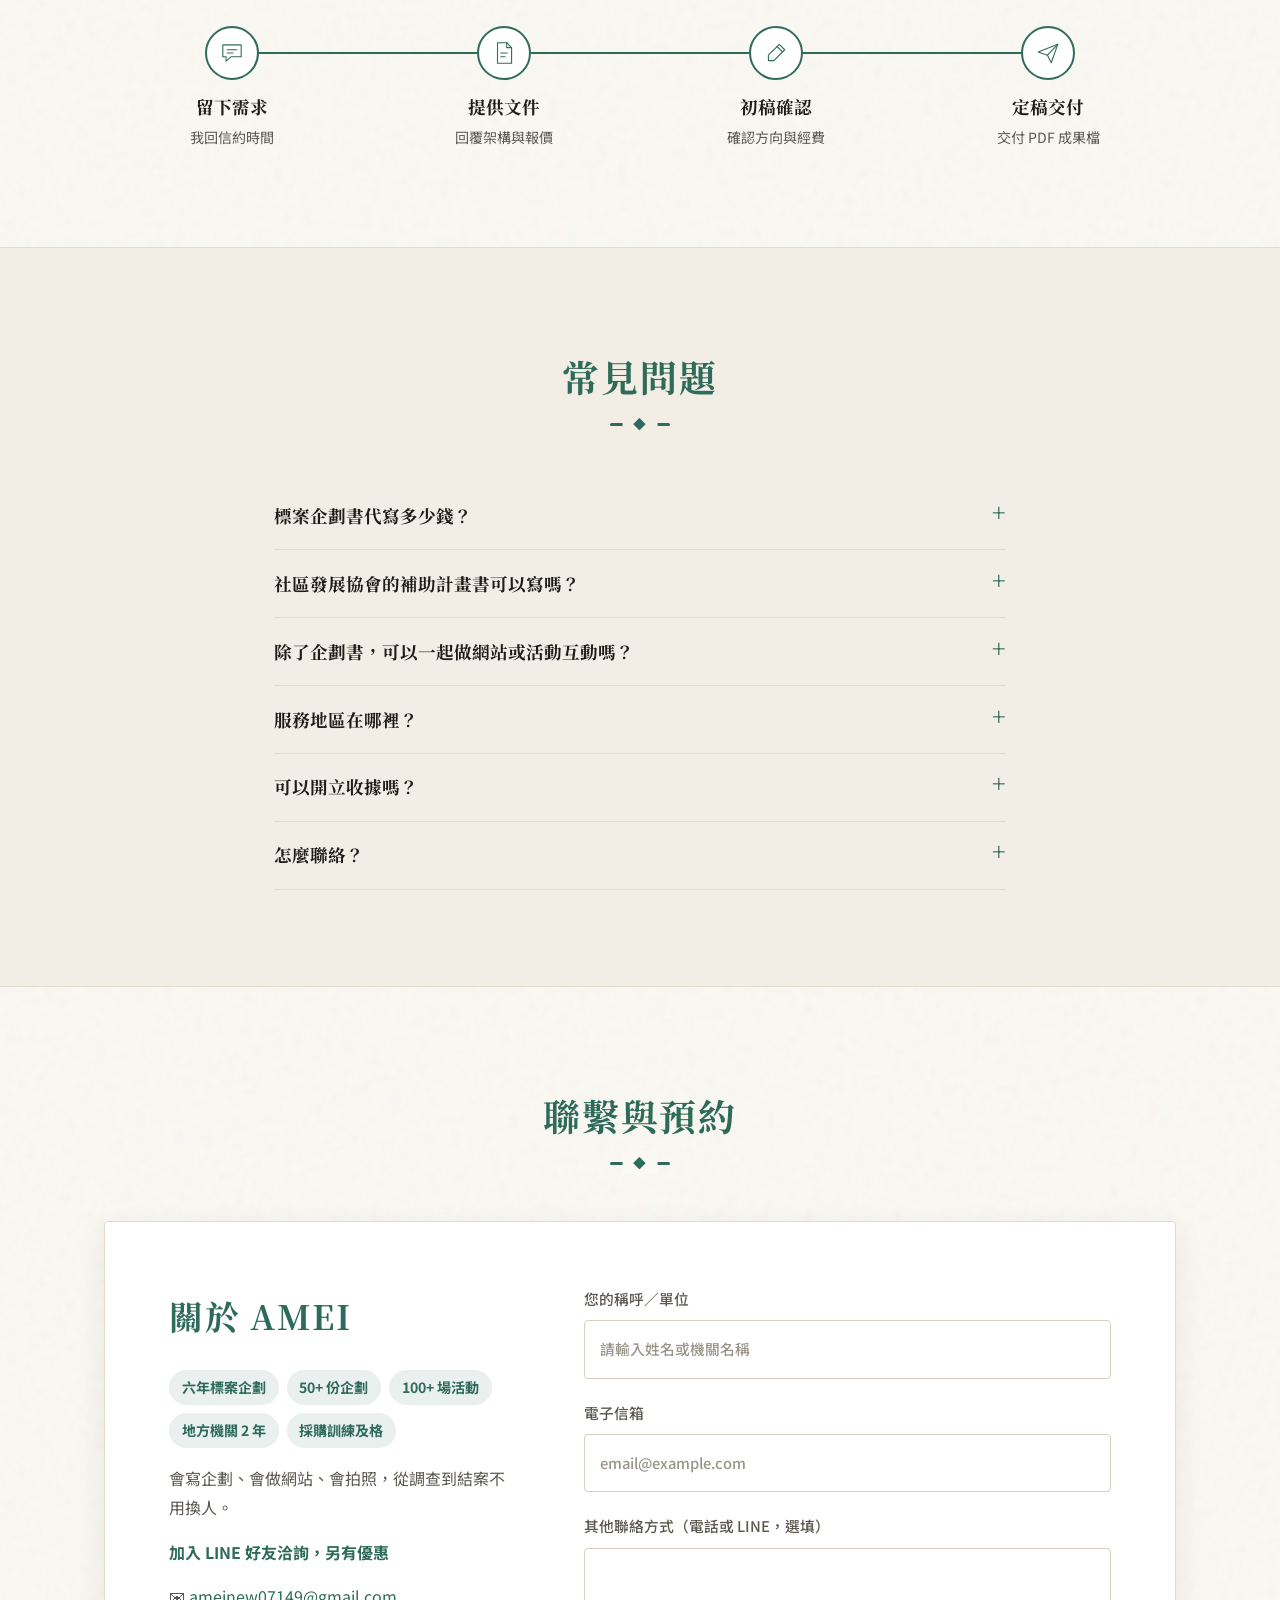
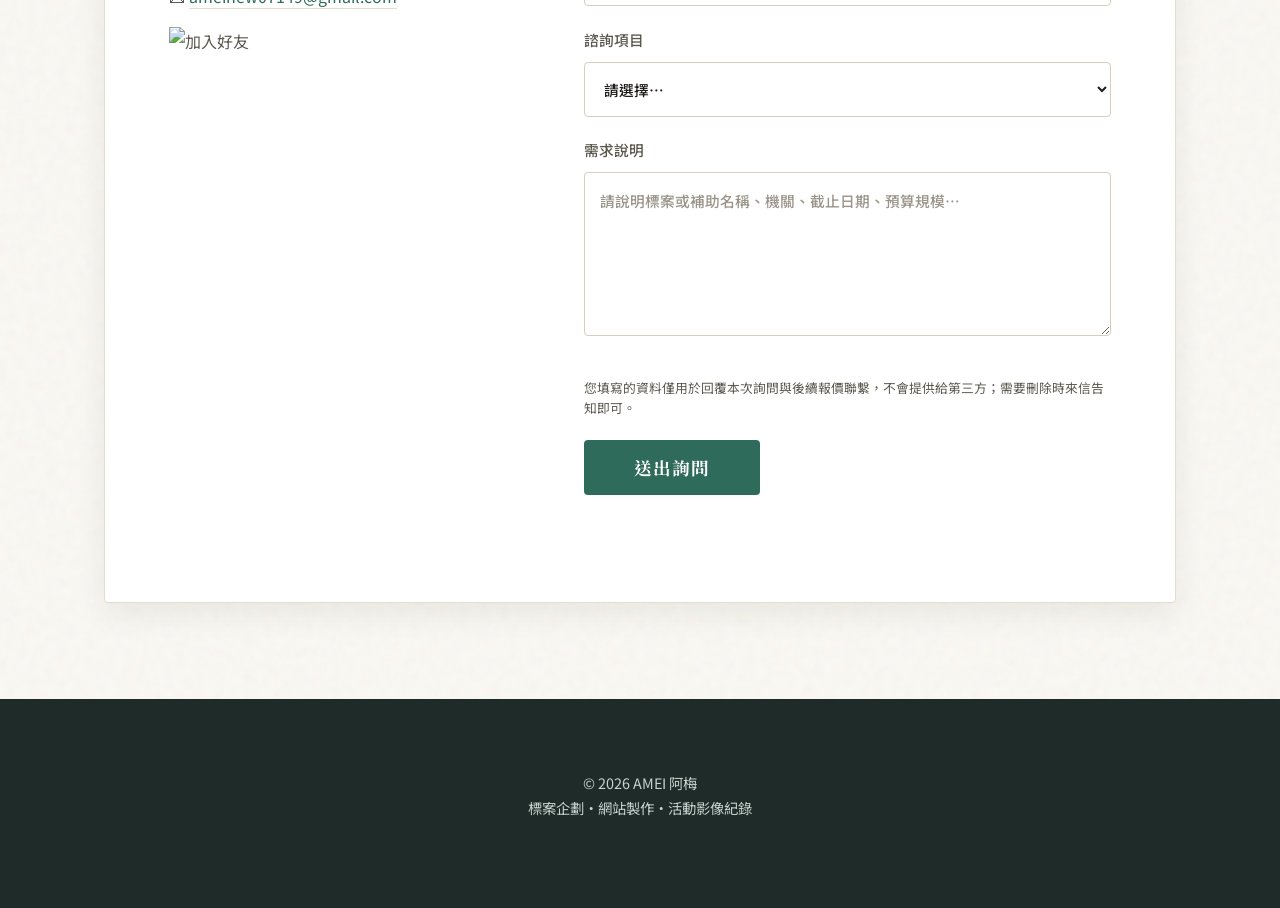
==== commit 5c225334: "Add AMEI pixel brand icon: favicon, apple-touch icon, logo, LINE/Google PNGs Co-Authored-By: Claude " ====
--- a/index.html
+++ b/index.html
@@ -22,7 +22,7 @@
 <meta property="og:image:alt" content="AMEI 阿梅：全方位標案企劃，幫你寫這一場。">
 <meta name="twitter:card" content="summary_large_image">
 <meta name="google-site-verification" content="M8X8WRg9tnxt6S2_B4Wwn1uNVcyTwFYFQHmy4f39-HU" />
-<script type="application/ld+json">{"@context": "https://schema.org", "@type": "ProfessionalService", "@id": "https://ameinew07149-sys.github.io/AMEI-takescases/#amei", "name": "AMEI 阿梅｜活動企劃", "alternateName": ["AMEI 阿梅", "阿梅 活動企劃"], "url": "https://ameinew07149-sys.github.io/AMEI-takescases/", "image": "https://ameinew07149-sys.github.io/AMEI-takescases/og.png", "logo": "https://ameinew07149-sys.github.io/AMEI-takescases/og.png", "email": "ameinew07149@gmail.com", "description": "高雄活動企劃：標案企劃書、社區補助計畫書撰寫，一頁式網站、活動互動 APP、婚禮尾牙互動與活動攝影。", "areaServed": [{"@type": "City", "name": "高雄市"}, {"@type": "City", "name": "台南市"}, {"@type": "City", "name": "屏東縣"}], "sameAs": ["https://lin.ee/y8NnuAy"], "founder": {"@type": "Person", "name": "楊貞梅", "alternateName": "阿梅", "jobTitle": "活動企劃", "hasCredential": {"@type": "EducationalOccupationalCredential", "name": "採購專業人員基礎訓練及格證書"}}, "knowsAbout": ["政府採購", "服務建議書", "標案企劃", "社區發展", "補助計畫書", "活動企劃", "活動互動", "一頁式網站", "活動攝影", "結案核銷"], "hasOfferCatalog": {"@type": "OfferCatalog", "name": "服務與報價", "itemListElement": [{"@type": "Offer", "name": "標案企劃書撰寫（預算未滿 150 萬元）", "priceCurrency": "TWD", "price": "7000", "description": "起／件；預算 150 萬元以上收取預算金額 1–2%"}, {"@type": "Offer", "name": "社區發展・補助案企劃", "priceCurrency": "TWD", "price": "5000", "description": "起／件，含現況調查"}, {"@type": "Offer", "name": "懂核銷的活動攝影", "priceCurrency": "TWD", "price": "4000", "description": "起／場，南高屏"}, {"@type": "Offer", "name": "活動互動APP製作", "priceCurrency": "TWD", "price": "8000", "description": "起；提案用 DEMO NT$2,000，得標後全額折抵"}, {"@type": "Offer", "name": "婚禮・尾牙互動套組", "priceCurrency": "TWD", "price": "3800", "description": "起"}, {"@type": "Offer", "name": "一頁式網站", "priceCurrency": "TWD", "price": "8000", "description": "起；架構健檢 NT$2,000，可折抵"}]}}</script>
+<script type="application/ld+json">{"@context": "https://schema.org", "@type": "ProfessionalService", "@id": "https://ameinew07149-sys.github.io/AMEI-takescases/#amei", "name": "AMEI 阿梅｜活動企劃", "alternateName": ["AMEI 阿梅", "阿梅 活動企劃"], "url": "https://ameinew07149-sys.github.io/AMEI-takescases/", "image": "https://ameinew07149-sys.github.io/AMEI-takescases/og.png", "logo": "https://ameinew07149-sys.github.io/AMEI-takescases/shared/icon-512.png", "email": "ameinew07149@gmail.com", "description": "高雄活動企劃：標案企劃書、社區補助計畫書撰寫，一頁式網站、活動互動 APP、婚禮尾牙互動與活動攝影。", "areaServed": [{"@type": "City", "name": "高雄市"}, {"@type": "City", "name": "台南市"}, {"@type": "City", "name": "屏東縣"}], "sameAs": ["https://lin.ee/y8NnuAy"], "founder": {"@type": "Person", "name": "楊貞梅", "alternateName": "阿梅", "jobTitle": "活動企劃", "hasCredential": {"@type": "EducationalOccupationalCredential", "name": "採購專業人員基礎訓練及格證書"}}, "knowsAbout": ["政府採購", "服務建議書", "標案企劃", "社區發展", "補助計畫書", "活動企劃", "活動互動", "一頁式網站", "活動攝影", "結案核銷"], "hasOfferCatalog": {"@type": "OfferCatalog", "name": "服務與報價", "itemListElement": [{"@type": "Offer", "name": "標案企劃書撰寫（預算未滿 150 萬元）", "priceCurrency": "TWD", "price": "7000", "description": "起／件；預算 150 萬元以上收取預算金額 1–2%"}, {"@type": "Offer", "name": "社區發展・補助案企劃", "priceCurrency": "TWD", "price": "5000", "description": "起／件，含現況調查"}, {"@type": "Offer", "name": "懂核銷的活動攝影", "priceCurrency": "TWD", "price": "4000", "description": "起／場，南高屏"}, {"@type": "Offer", "name": "活動互動APP製作", "priceCurrency": "TWD", "price": "8000", "description": "起；提案用 DEMO NT$2,000，得標後全額折抵"}, {"@type": "Offer", "name": "婚禮・尾牙互動套組", "priceCurrency": "TWD", "price": "3800", "description": "起"}, {"@type": "Offer", "name": "一頁式網站", "priceCurrency": "TWD", "price": "8000", "description": "起；架構健檢 NT$2,000，可折抵"}]}}</script>
 <script type="application/ld+json">{"@context": "https://schema.org", "@type": "FAQPage", "mainEntity": [{"@type": "Question", "name": "標案企劃書代寫多少錢？", "acceptedAnswer": {"@type": "Answer", "text": "預算未滿 150 萬元（未達公告金額）的標案，企劃書 NT$7,000 起／件；預算 150 萬元以上，收取預算金額的 1–2%。內容包含架構、活動、期程、經費概算與效益，交付 PDF 成果檔。"}}, {"@type": "Question", "name": "社區發展協會的補助計畫書可以寫嗎？", "acceptedAnswer": {"@type": "Answer", "text": "可以。社區發展・補助案企劃 NT$5,000 起／件，含現況調查，依社區規模與調查範圍調整，經費會一筆一筆對上活動內容。"}}, {"@type": "Question", "name": "除了企劃書，可以一起做網站或活動互動嗎？", "acceptedAnswer": {"@type": "Answer", "text": "可以。從現況調查、企劃書、網站與活動互動 APP、活動現場執行到攝影與結案，都可以由同一人處理，不用換人重新溝通。"}}, {"@type": "Question", "name": "服務地區在哪裡？", "acceptedAnswer": {"@type": "Answer", "text": "活動攝影與現場服務以台南、高雄、屏東（南高屏）為主。"}}, {"@type": "Question", "name": "可以開立收據嗎？", "acceptedAnswer": {"@type": "Answer", "text": "可以開立收據。"}}, {"@type": "Question", "name": "怎麼聯絡？", "acceptedAnswer": {"@type": "Answer", "text": "可以加入 LINE 好友洽詢（另有優惠），或使用網頁下方的聯絡表單、Email：ameinew07149@gmail.com。"}}]}</script>
 <link rel="preconnect" href="https://fonts.googleapis.com">
 <link rel="preconnect" href="https://fonts.gstatic.com" crossorigin>
@@ -646,6 +646,9 @@
 .faq-list details[open] summary::after{transform:rotate(45deg)}
 .faq-list p{margin:.6rem 0 0;color:var(--text-light)}
 </style>
+<link rel="icon" href="shared/amei-icon.svg" type="image/svg+xml">
+<link rel="icon" href="shared/favicon-48.png" sizes="48x48" type="image/png">
+<link rel="apple-touch-icon" href="shared/apple-touch-icon.png">
 </head>
 <body>
 <header class="amei-top"><div class="in">
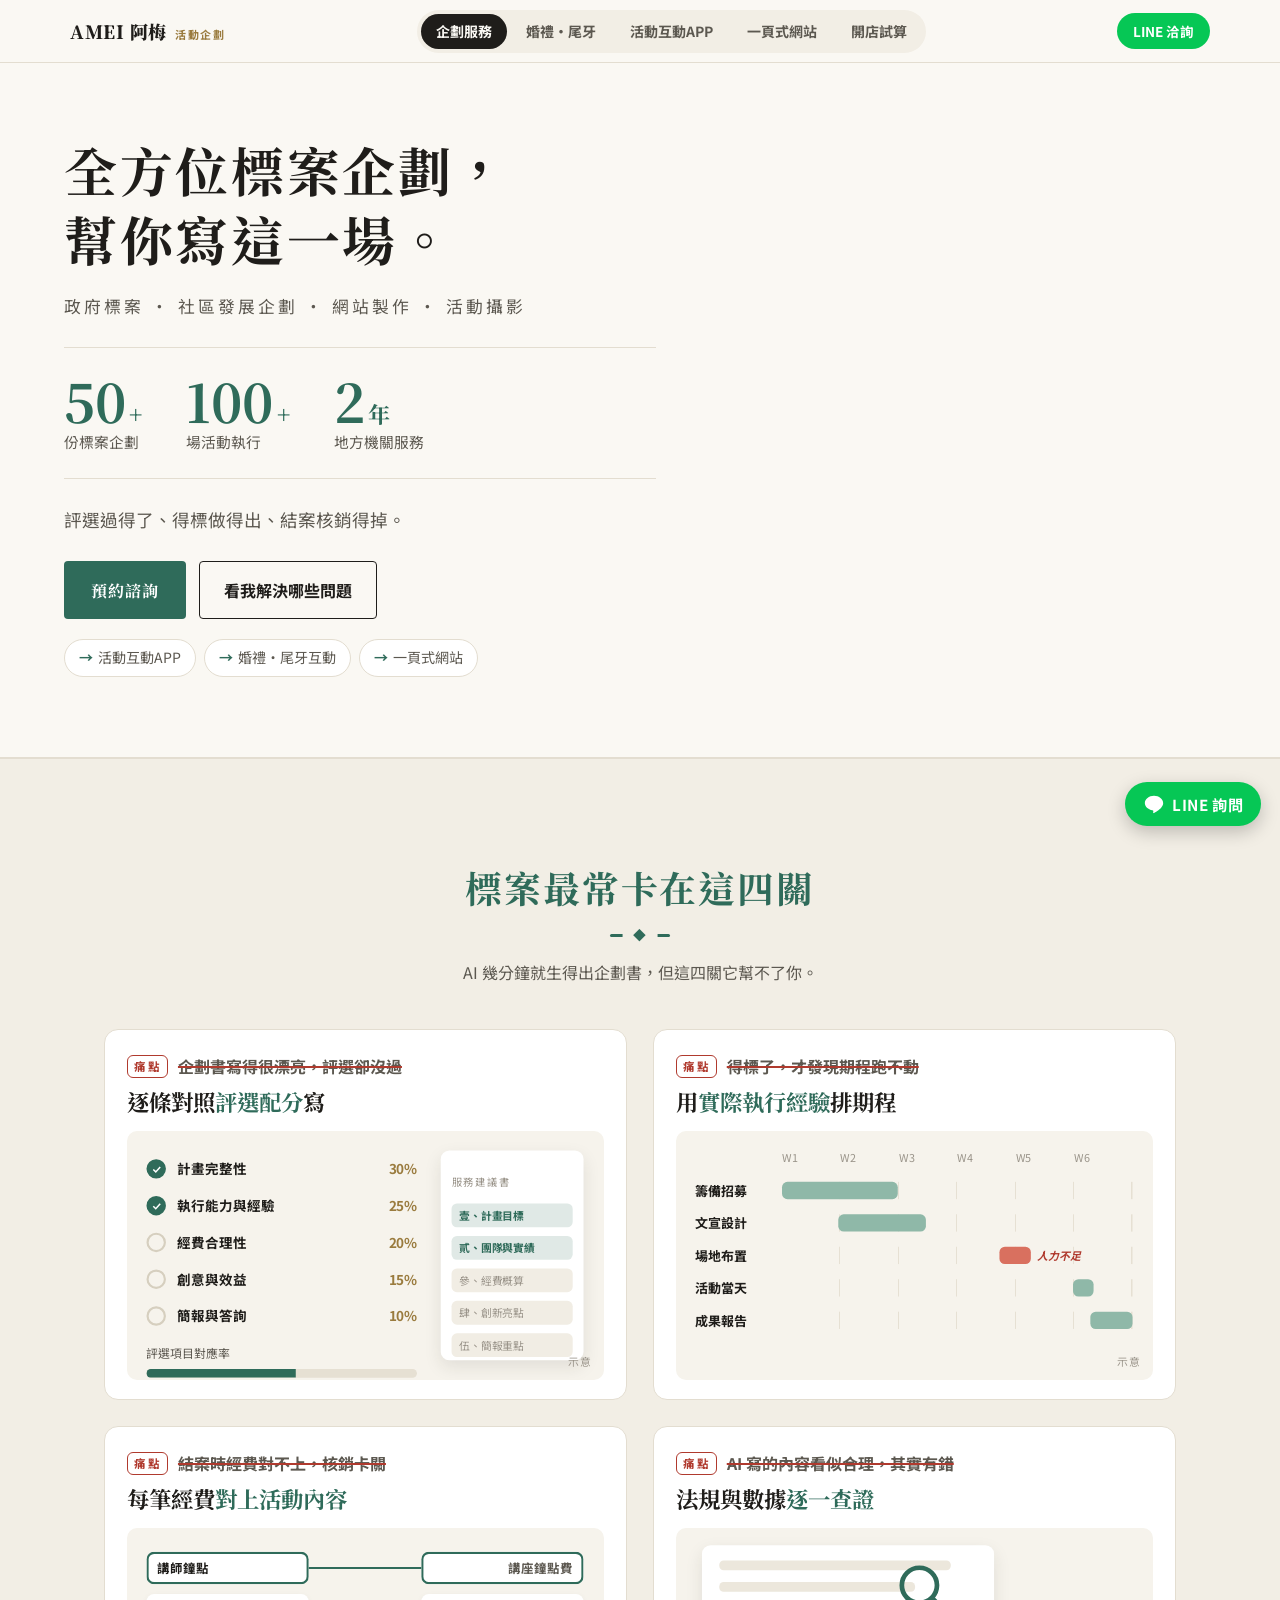
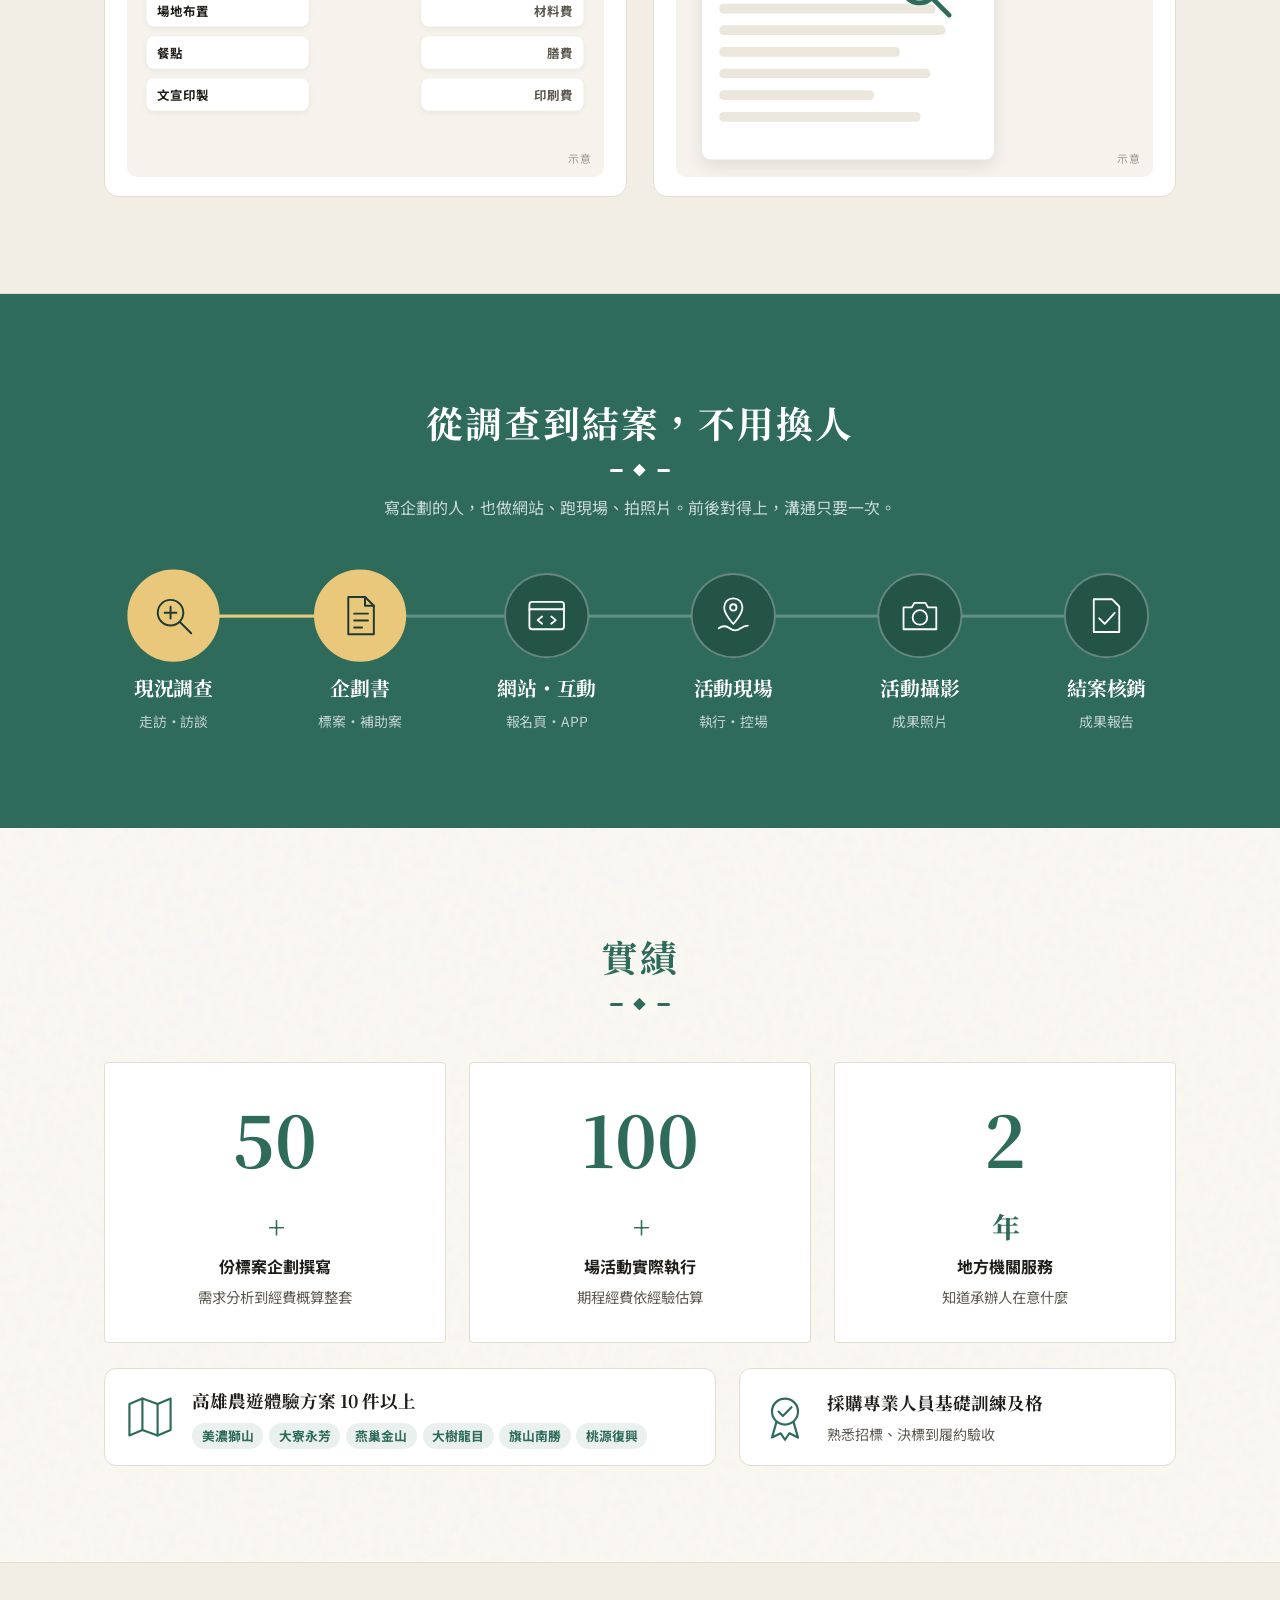
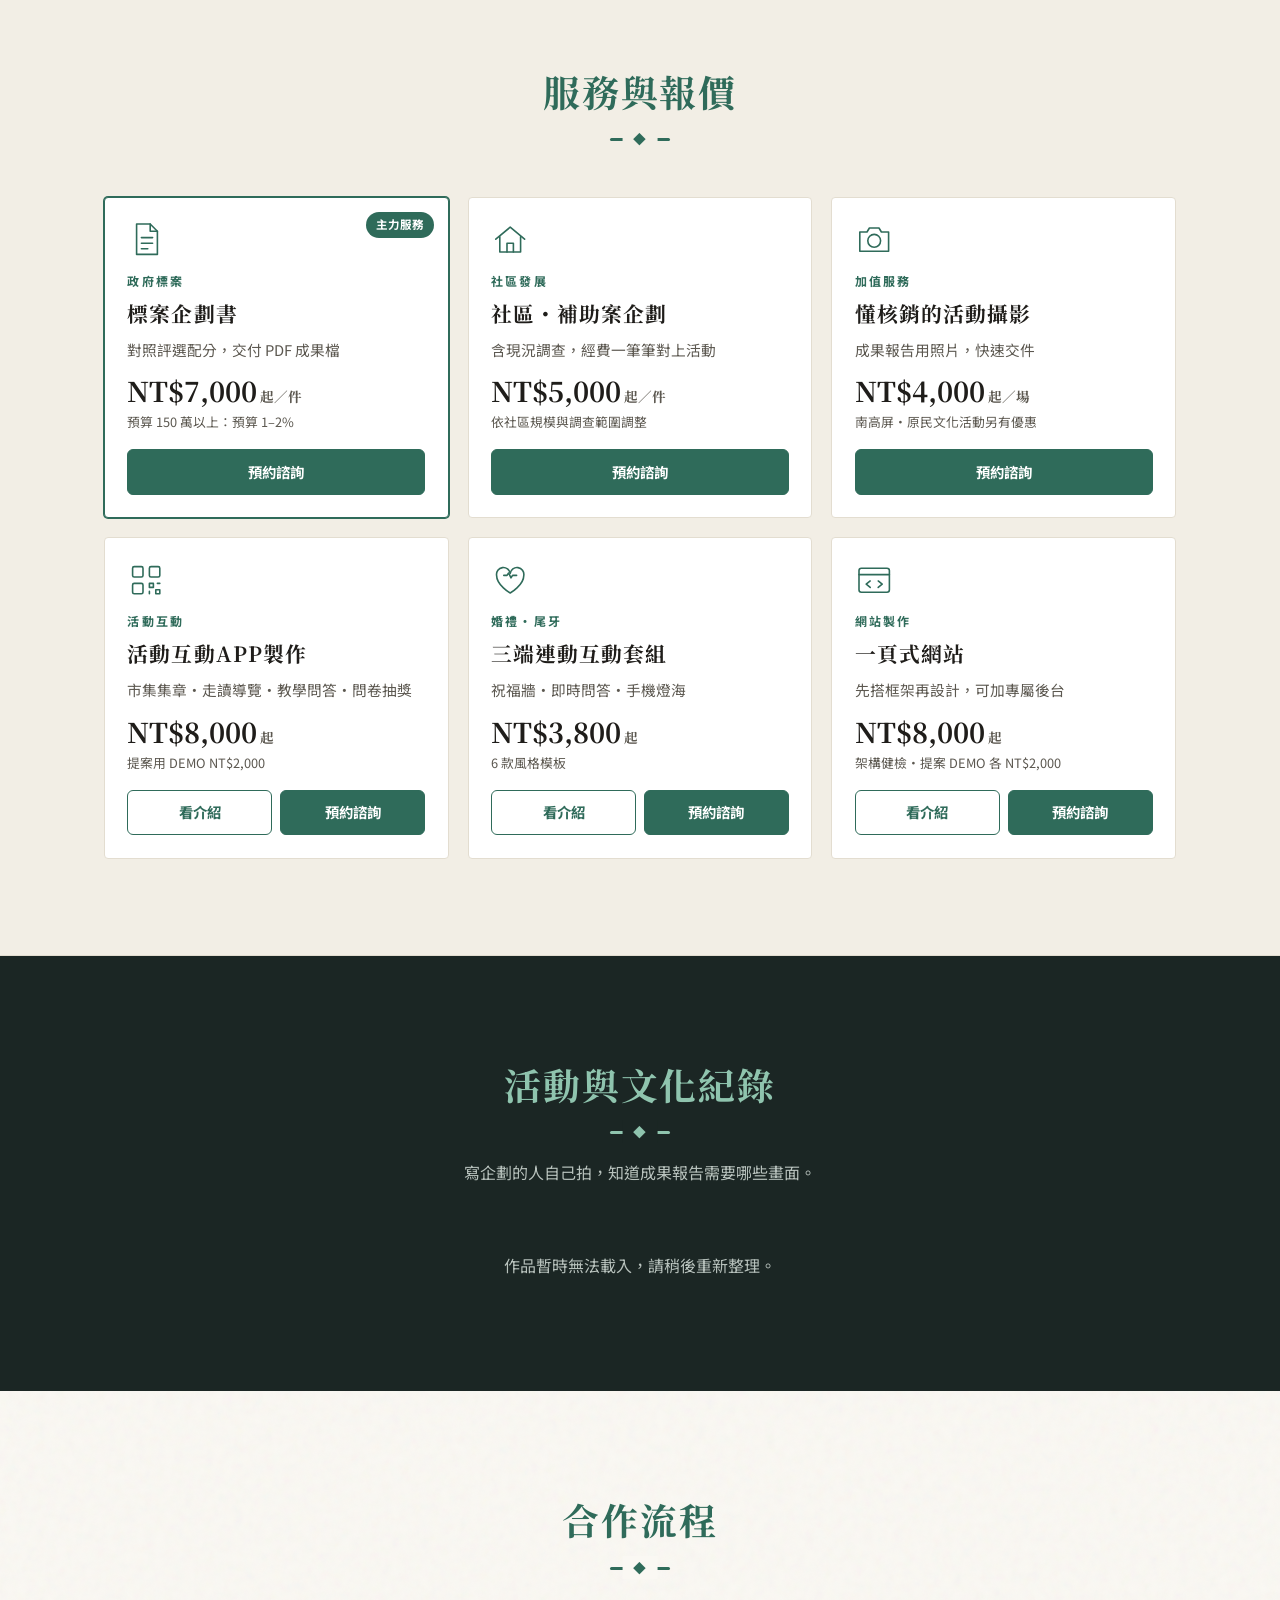
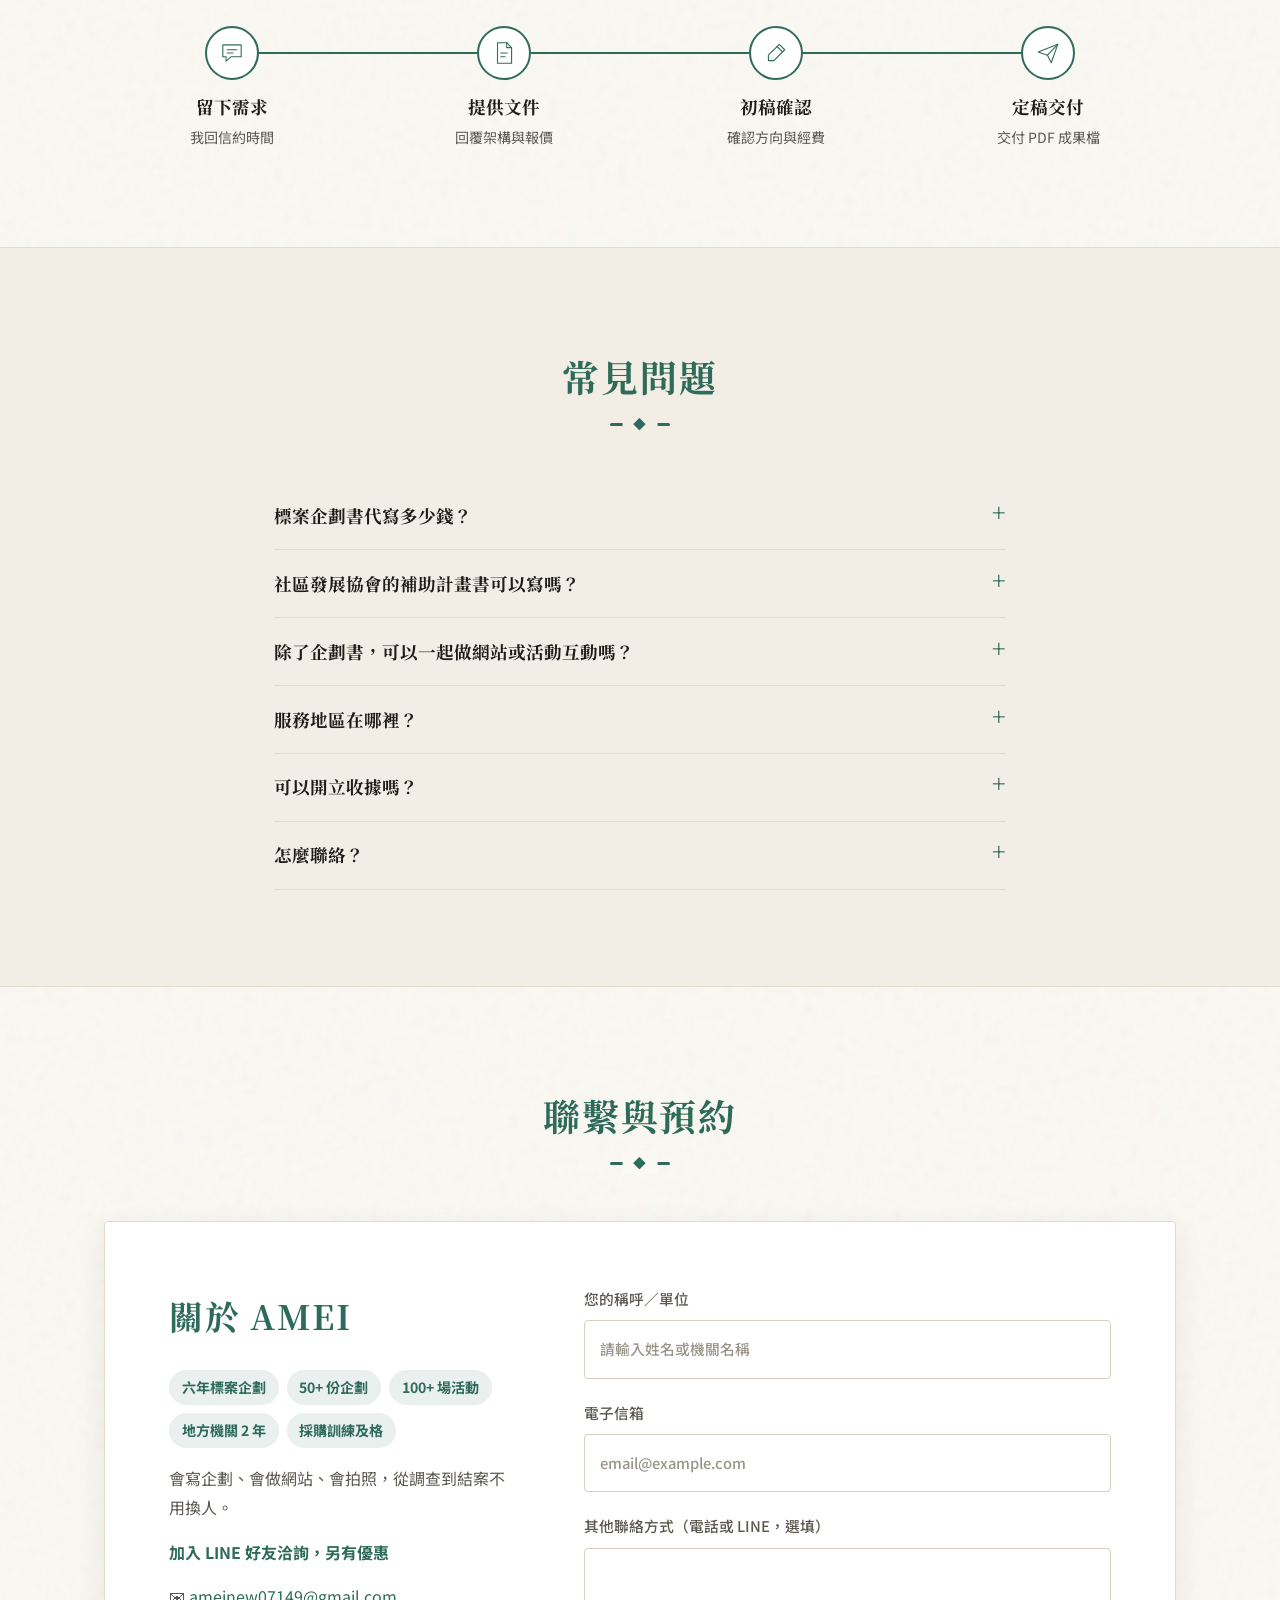
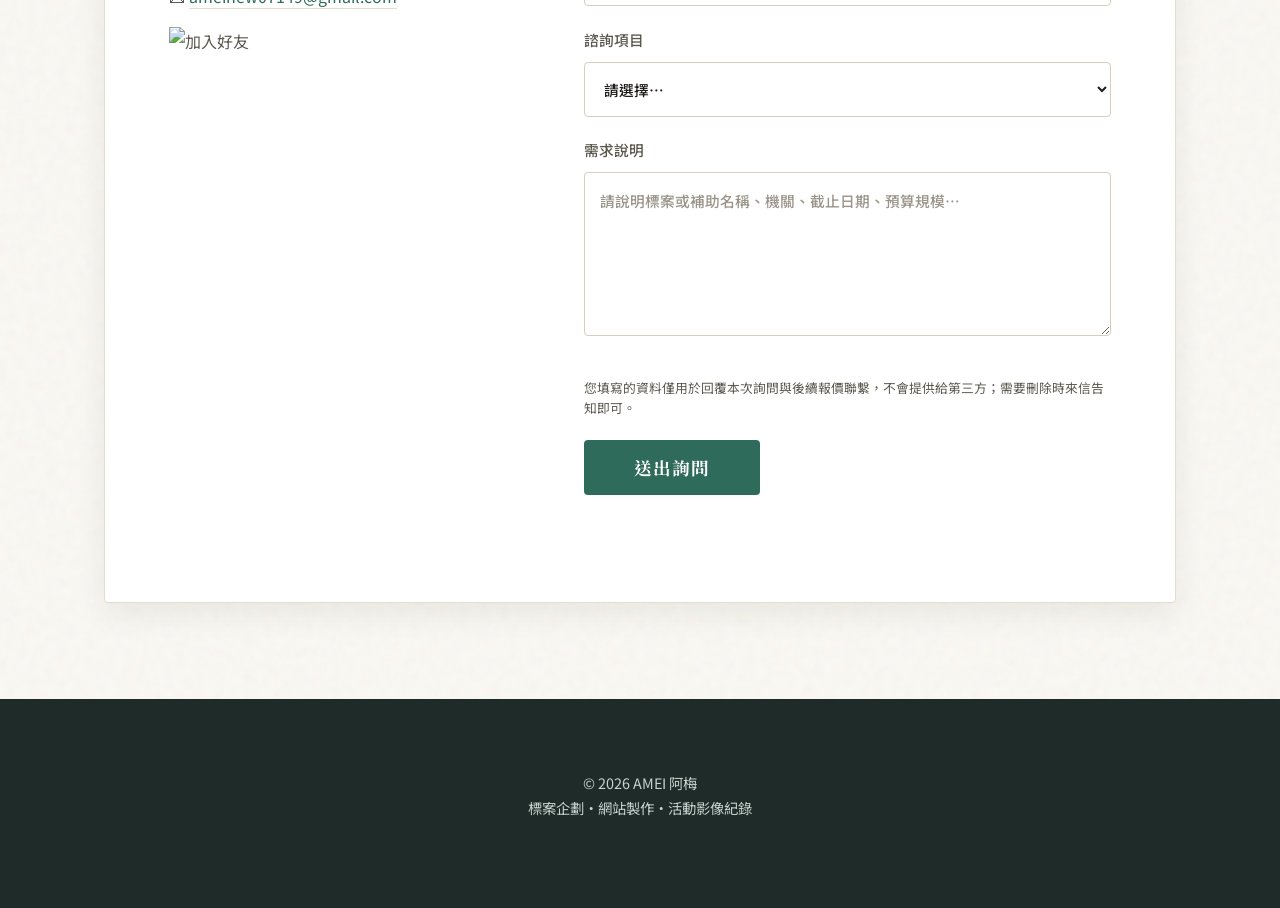
==== commit f05d4a6d: "新增小資開店試算頁：開辦費、產品毛利、損益兩平、週轉現金流、資金需求與貸款月付、營運健檢與創業貸款計畫書草稿；各頁導覽列加入入口 Co-Authored-By: Claude Opus 5.5 <no" ====
--- a/index.html
+++ b/index.html
@@ -653,7 +653,7 @@
 <body>
 <header class="amei-top"><div class="in">
   <a class="lg" href="./">AMEI 阿梅<small>活動企劃</small></a>
-  <nav class="tb" aria-label="AMEI 服務"><a href="./" class="on" aria-current="page">企劃服務</a><a href="party/">婚禮・尾牙</a><a href="seaside/">活動互動<span class="d">APP</span></a><a href="web/">一頁式網站</a></nav>
+  <nav class="tb" aria-label="AMEI 服務"><a href="./" class="on" aria-current="page">企劃服務</a><a href="party/">婚禮・尾牙</a><a href="seaside/">活動互動<span class="d">APP</span></a><a href="web/">一頁式網站</a><a href="startup/">開店試算</a></nav>
   <a class="ln" href="https://lin.ee/y8NnuAy" target="_blank" rel="noopener">LINE 洽詢</a>
 </div></header>
 
--- a/shared/amei-nav.css
+++ b/shared/amei-nav.css
@@ -1,4 +1,4 @@
-/* AMEI 共用頂部導覽列：四個頁面共用，改這裡就會全部一起改 */
+/* AMEI 共用頂部導覽列：各頁共用，改這裡就會全部一起改 */
 .amei-top{position:sticky;inset:auto;top:0;z-index:200;margin:0;padding:0;background:#FAF8F3;-webkit-backdrop-filter:blur(10px);backdrop-filter:blur(10px);border-bottom:1px solid #E3DDD0;box-shadow:none;font-family:'Noto Sans TC','Noto Sans CJK TC','Microsoft JhengHei',sans-serif;color:#1F1D1A;line-height:1.5}
 .amei-top .in{max-width:1180px;margin:0 auto;padding:0 20px;display:flex;align-items:center;gap:16px;height:62px}
 .amei-top .lg{display:flex;align-items:baseline;gap:8px;font-family:'Noto Serif TC','Noto Serif CJK TC',serif;font-weight:900;font-size:18px;letter-spacing:.04em;color:#1F1D1A;text-decoration:none;white-space:nowrap}
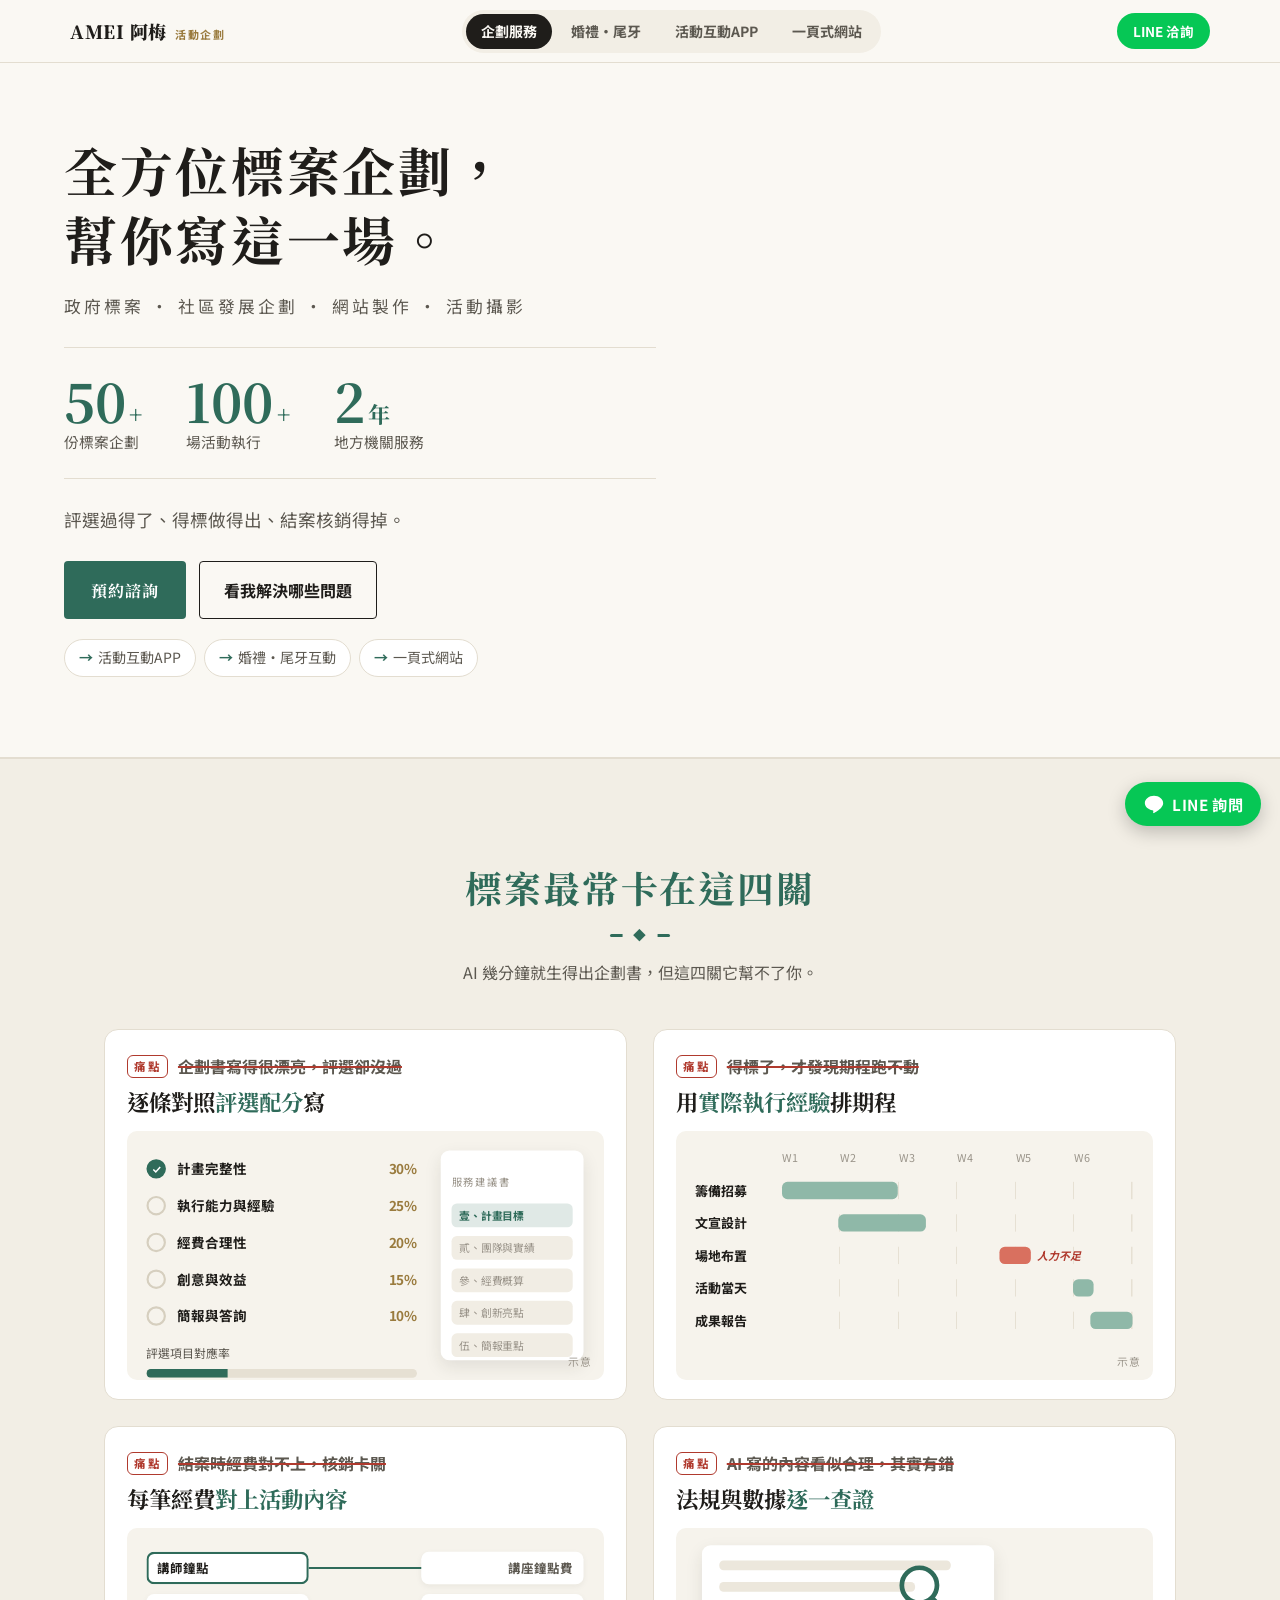
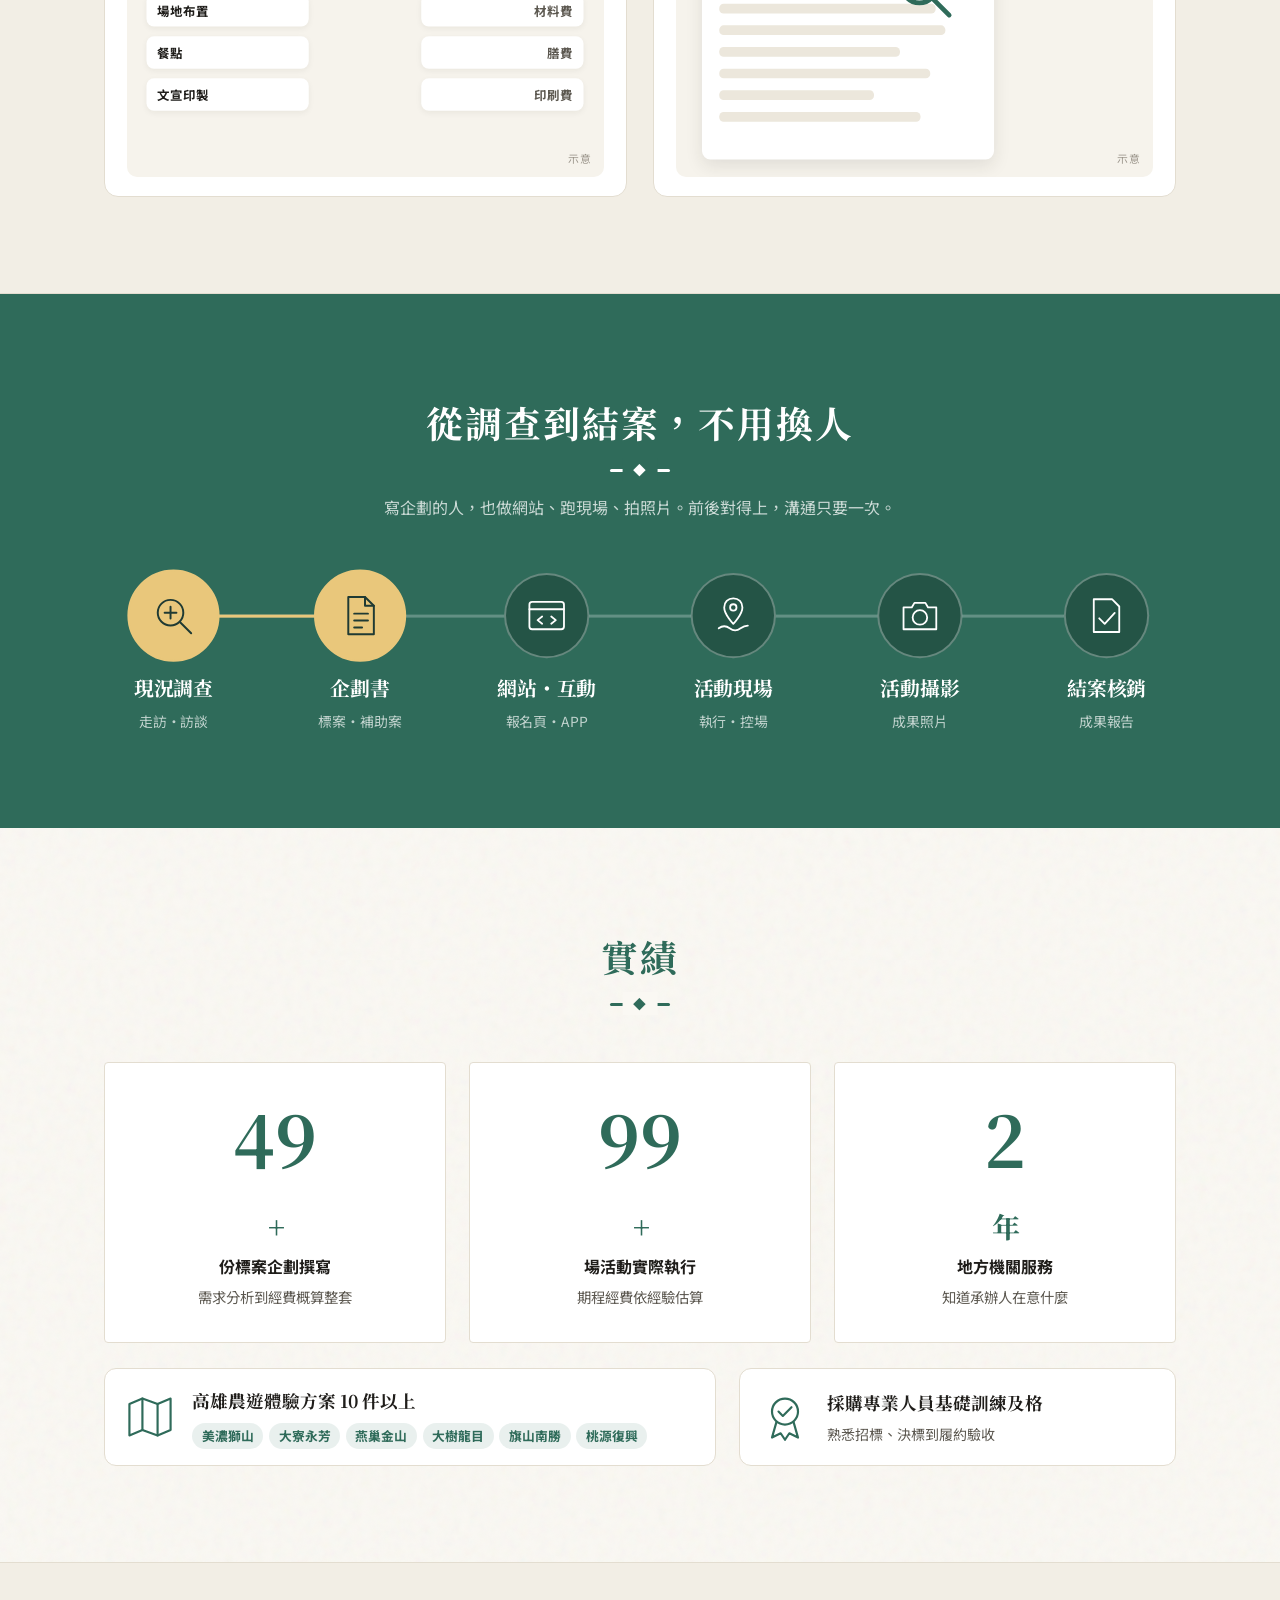
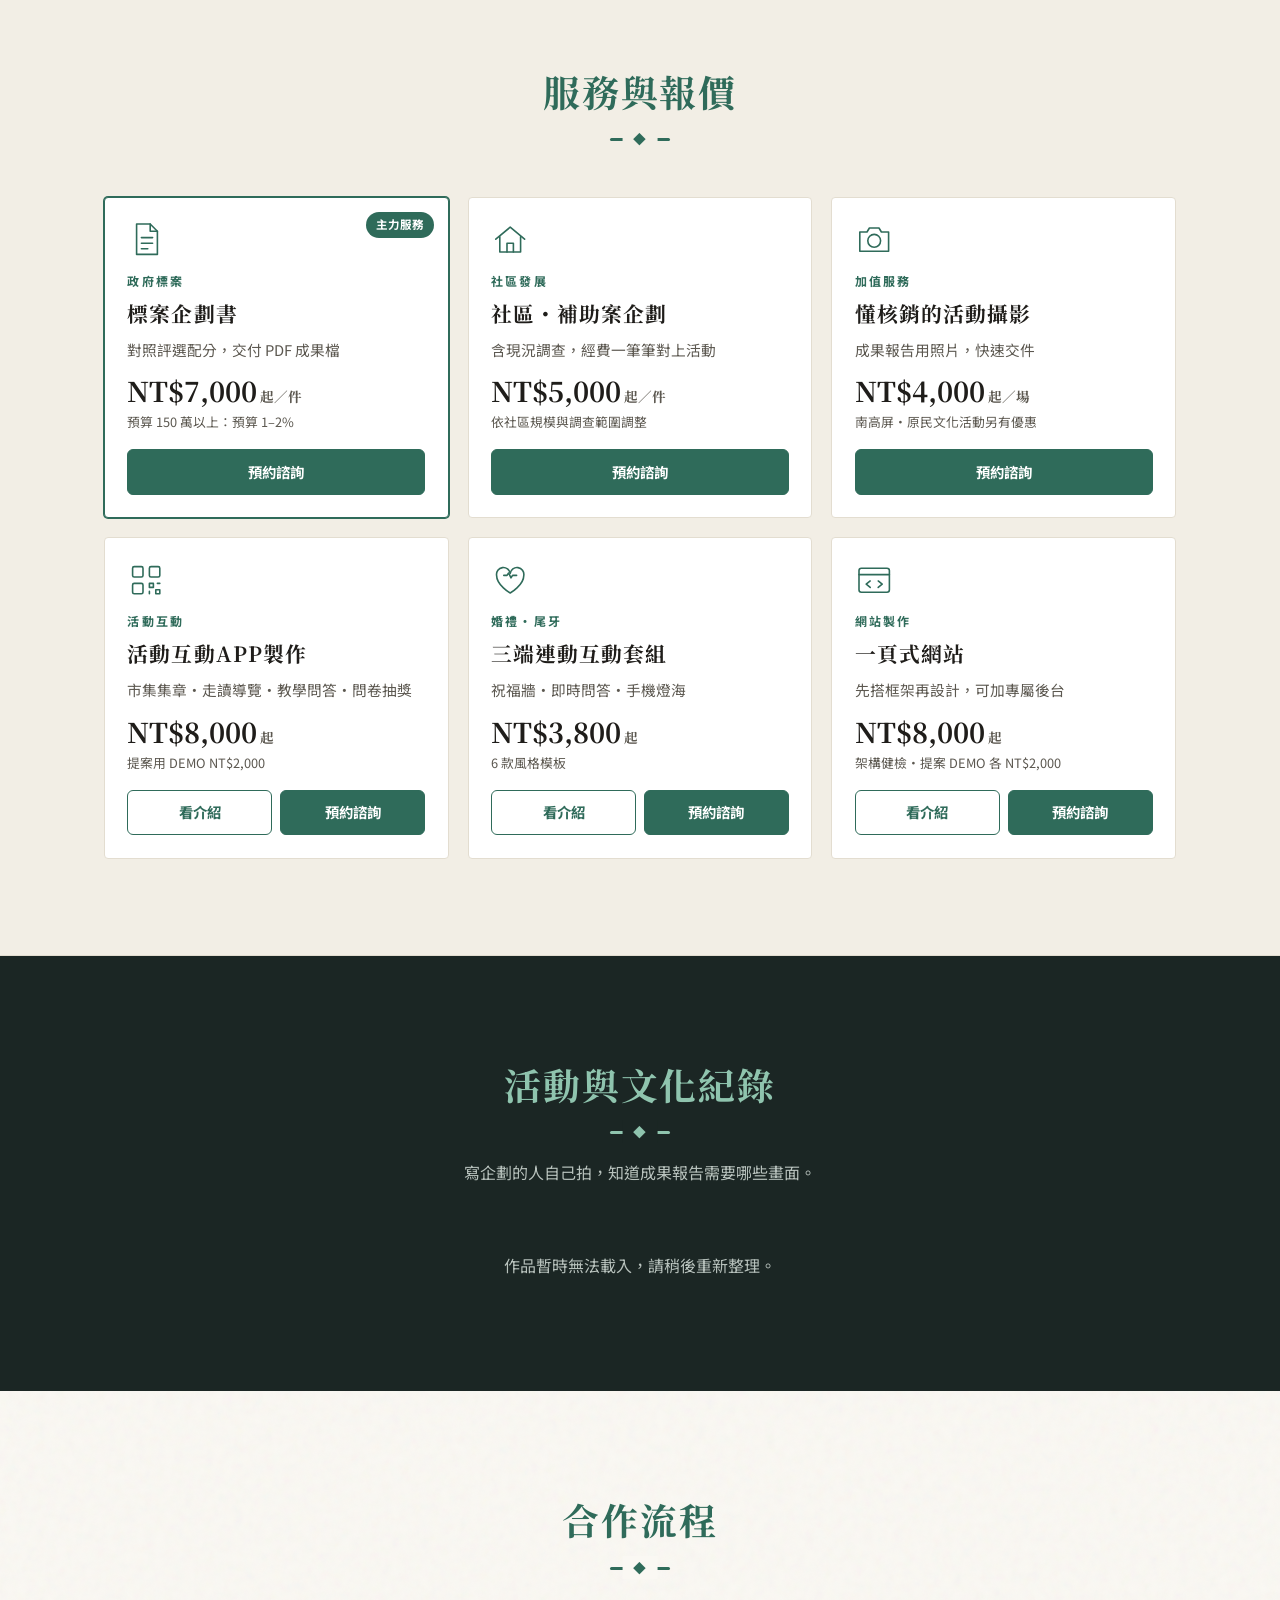
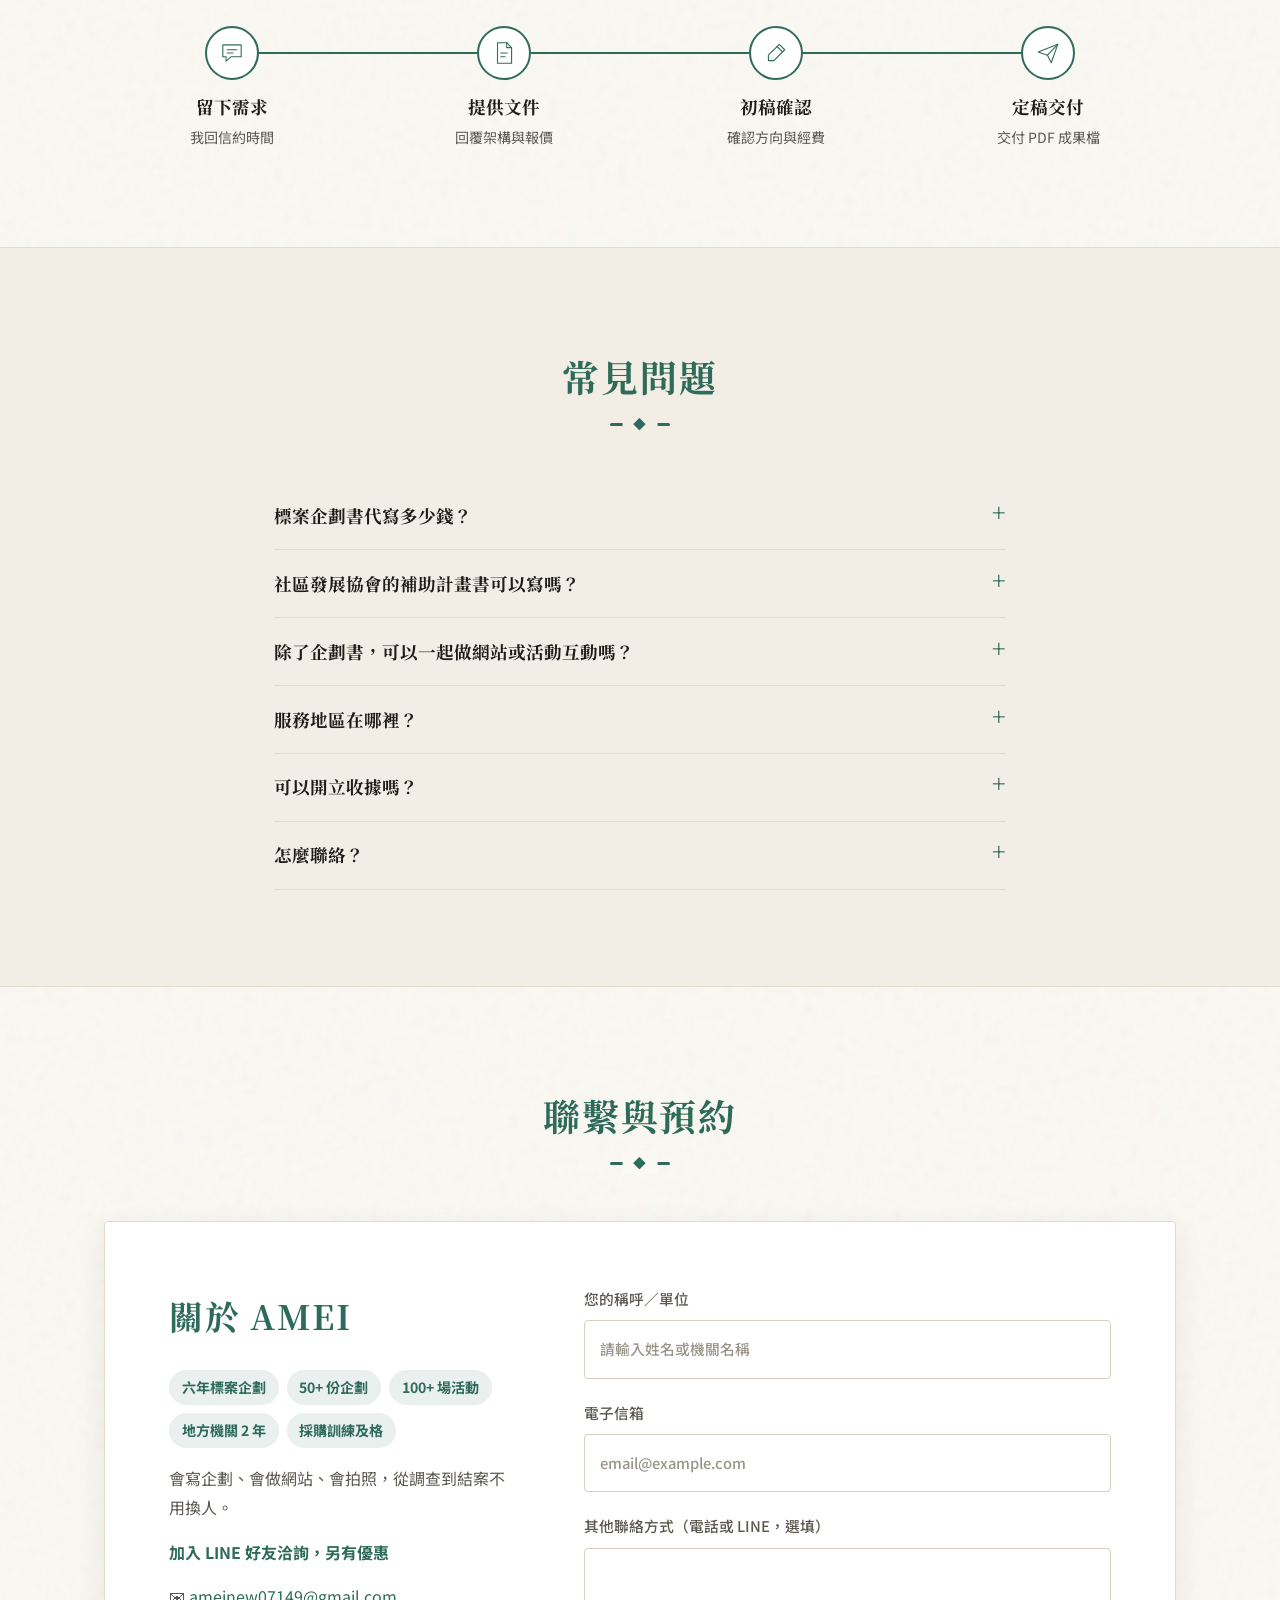
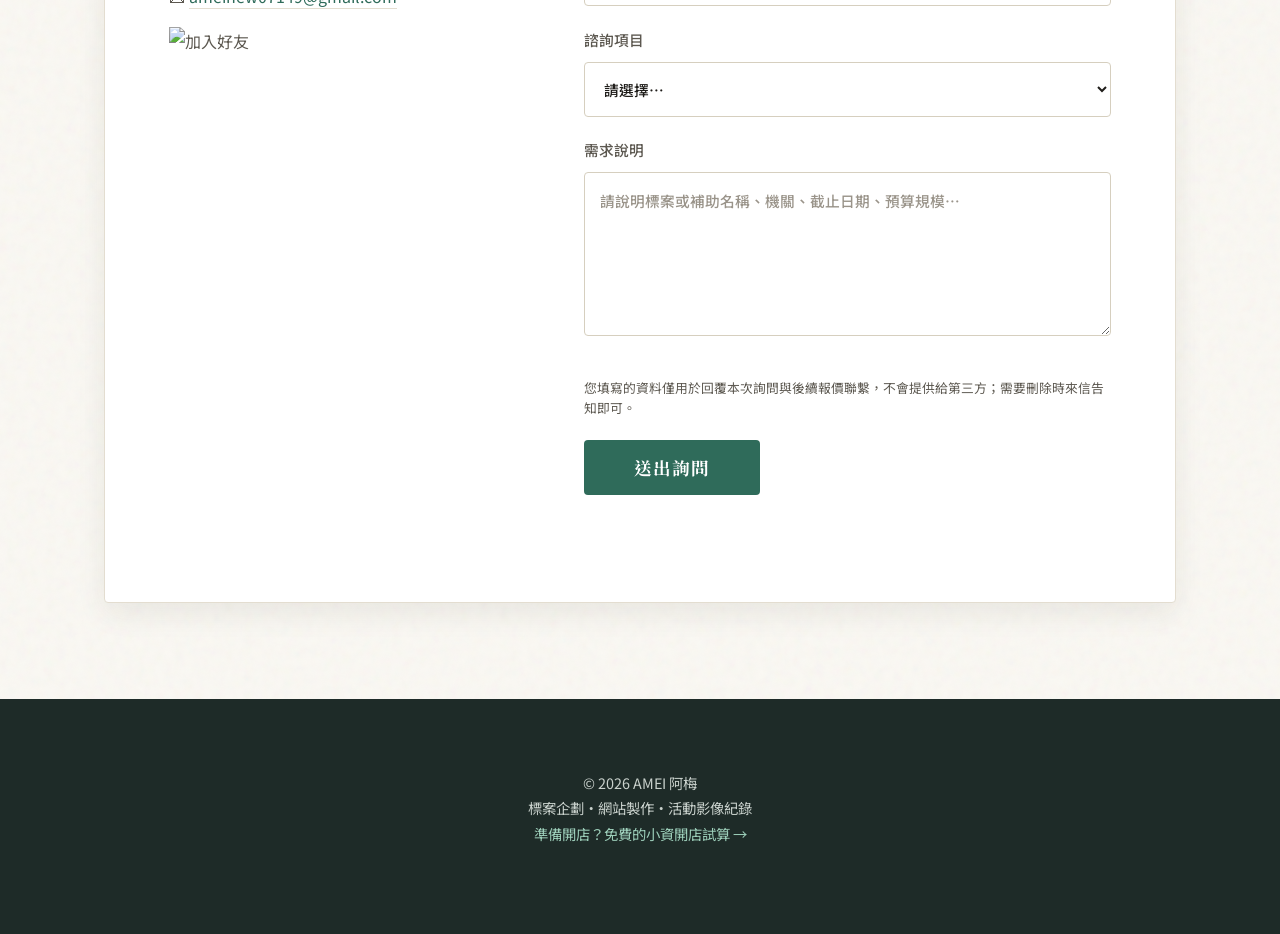
==== commit 7ea7d01d: "開店試算：新增一分鐘快速版作為入口；報告結尾加上一頁式網站與青創・鳳凰貸款計畫書服務；從頂部導覽列移除，改由頁尾與一頁式網站頁連結 Co-Authored-By: Claude Opus 5.5 <n" ====
--- a/index.html
+++ b/index.html
@@ -653,7 +653,7 @@
 <body>
 <header class="amei-top"><div class="in">
   <a class="lg" href="./">AMEI 阿梅<small>活動企劃</small></a>
-  <nav class="tb" aria-label="AMEI 服務"><a href="./" class="on" aria-current="page">企劃服務</a><a href="party/">婚禮・尾牙</a><a href="seaside/">活動互動<span class="d">APP</span></a><a href="web/">一頁式網站</a><a href="startup/">開店試算</a></nav>
+  <nav class="tb" aria-label="AMEI 服務"><a href="./" class="on" aria-current="page">企劃服務</a><a href="party/">婚禮・尾牙</a><a href="seaside/">活動互動<span class="d">APP</span></a><a href="web/">一頁式網站</a></nav>
   <a class="ln" href="https://lin.ee/y8NnuAy" target="_blank" rel="noopener">LINE 洽詢</a>
 </div></header>
 
@@ -778,7 +778,7 @@
 </section>
 </main>
 
-<footer><p>&copy; 2026 AMEI 阿梅<br>標案企劃・網站製作・活動影像紀錄</p></footer>
+<footer><p>&copy; 2026 AMEI 阿梅<br>標案企劃・網站製作・活動影像紀錄<br><a href="startup/">準備開店？免費的小資開店試算 →</a></p></footer>
 <button type="button" id="to-top" aria-label="回到頁首">↑</button>
 <a class="line-fab" href="https://lin.ee/y8NnuAy" target="_blank" rel="noopener" aria-label="用 LINE 線上詢問">
   <svg viewBox="0 0 24 24" width="22" height="22" aria-hidden="true"><path fill="currentColor" d="M12 3C6.5 3 2 6.6 2 11c0 3.9 3.5 7.2 8.3 7.9.3.1.8.2.9.5.1.3.1.7 0 1l-.1.9c0 .3-.2 1 .9.5 1.1-.5 5.9-3.5 8-6C21.4 14.3 22 12.7 22 11c0-4.4-4.5-8-10-8z"/></svg>
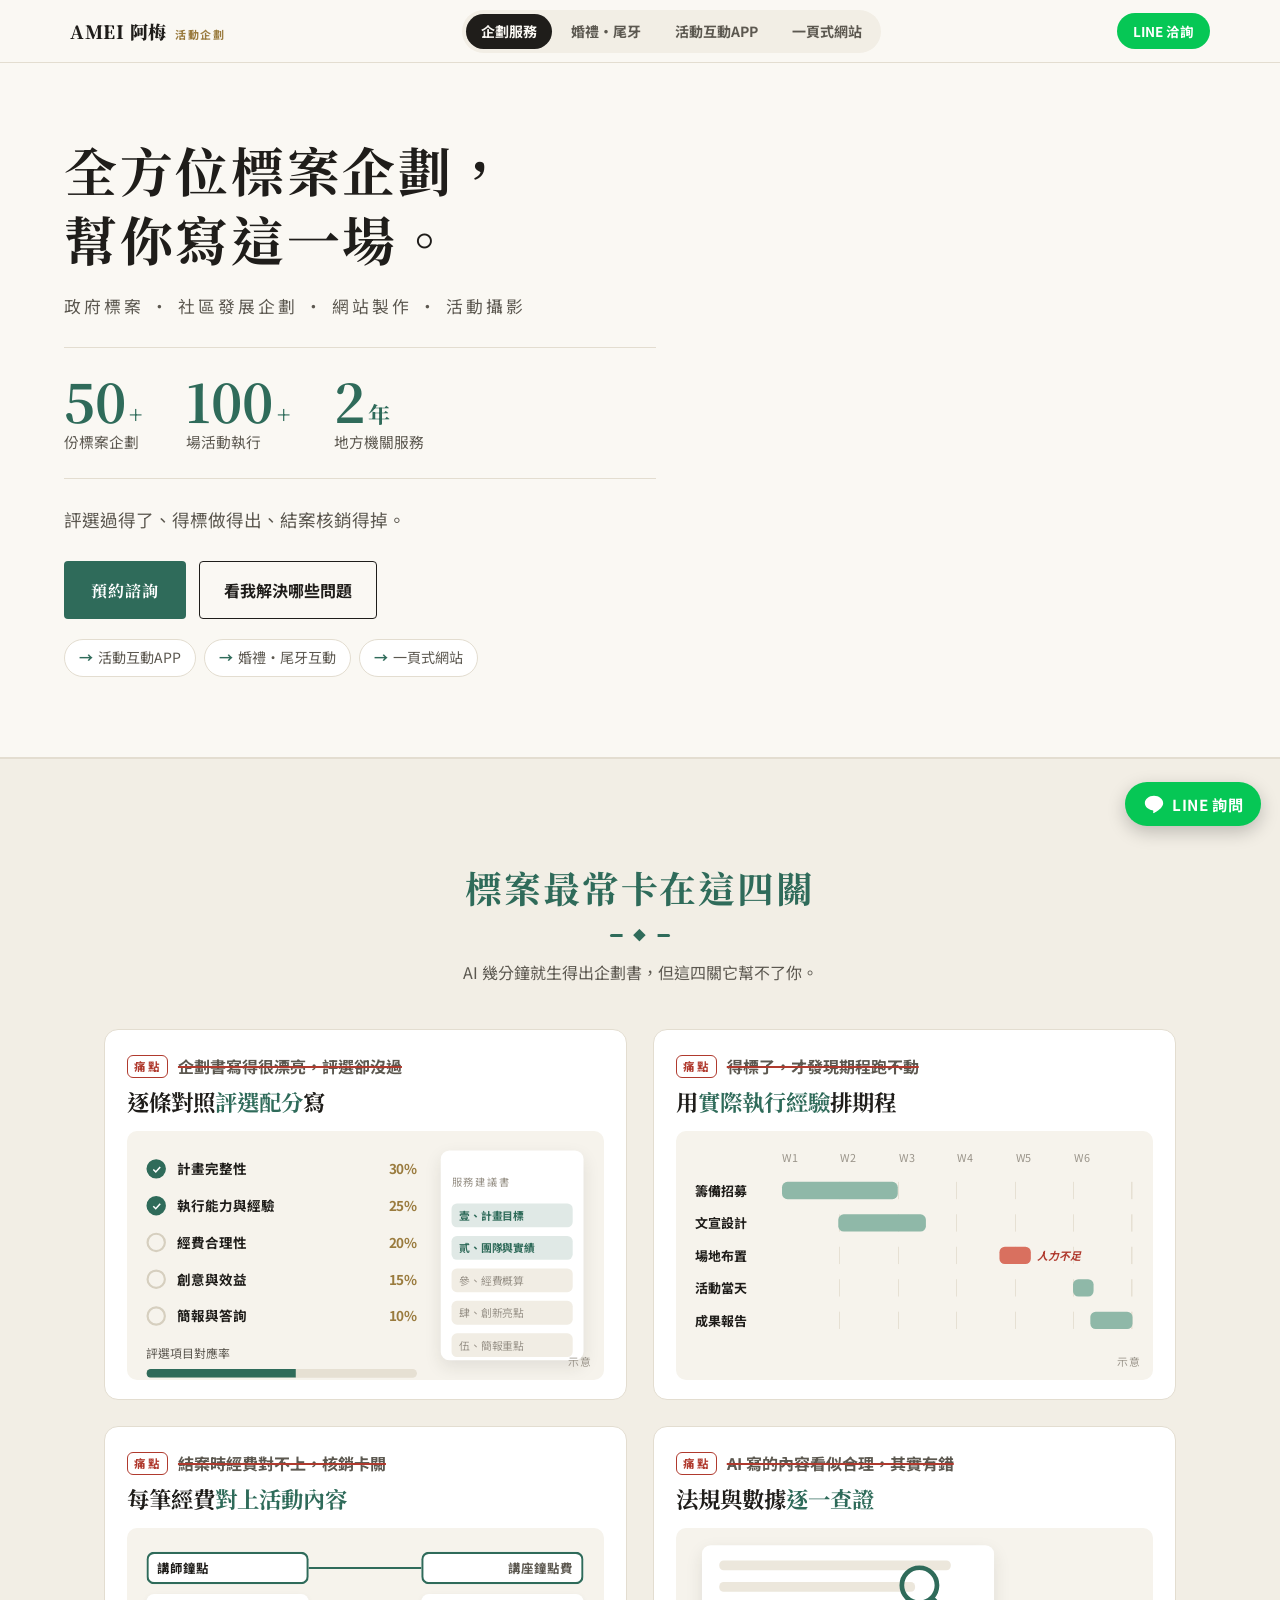
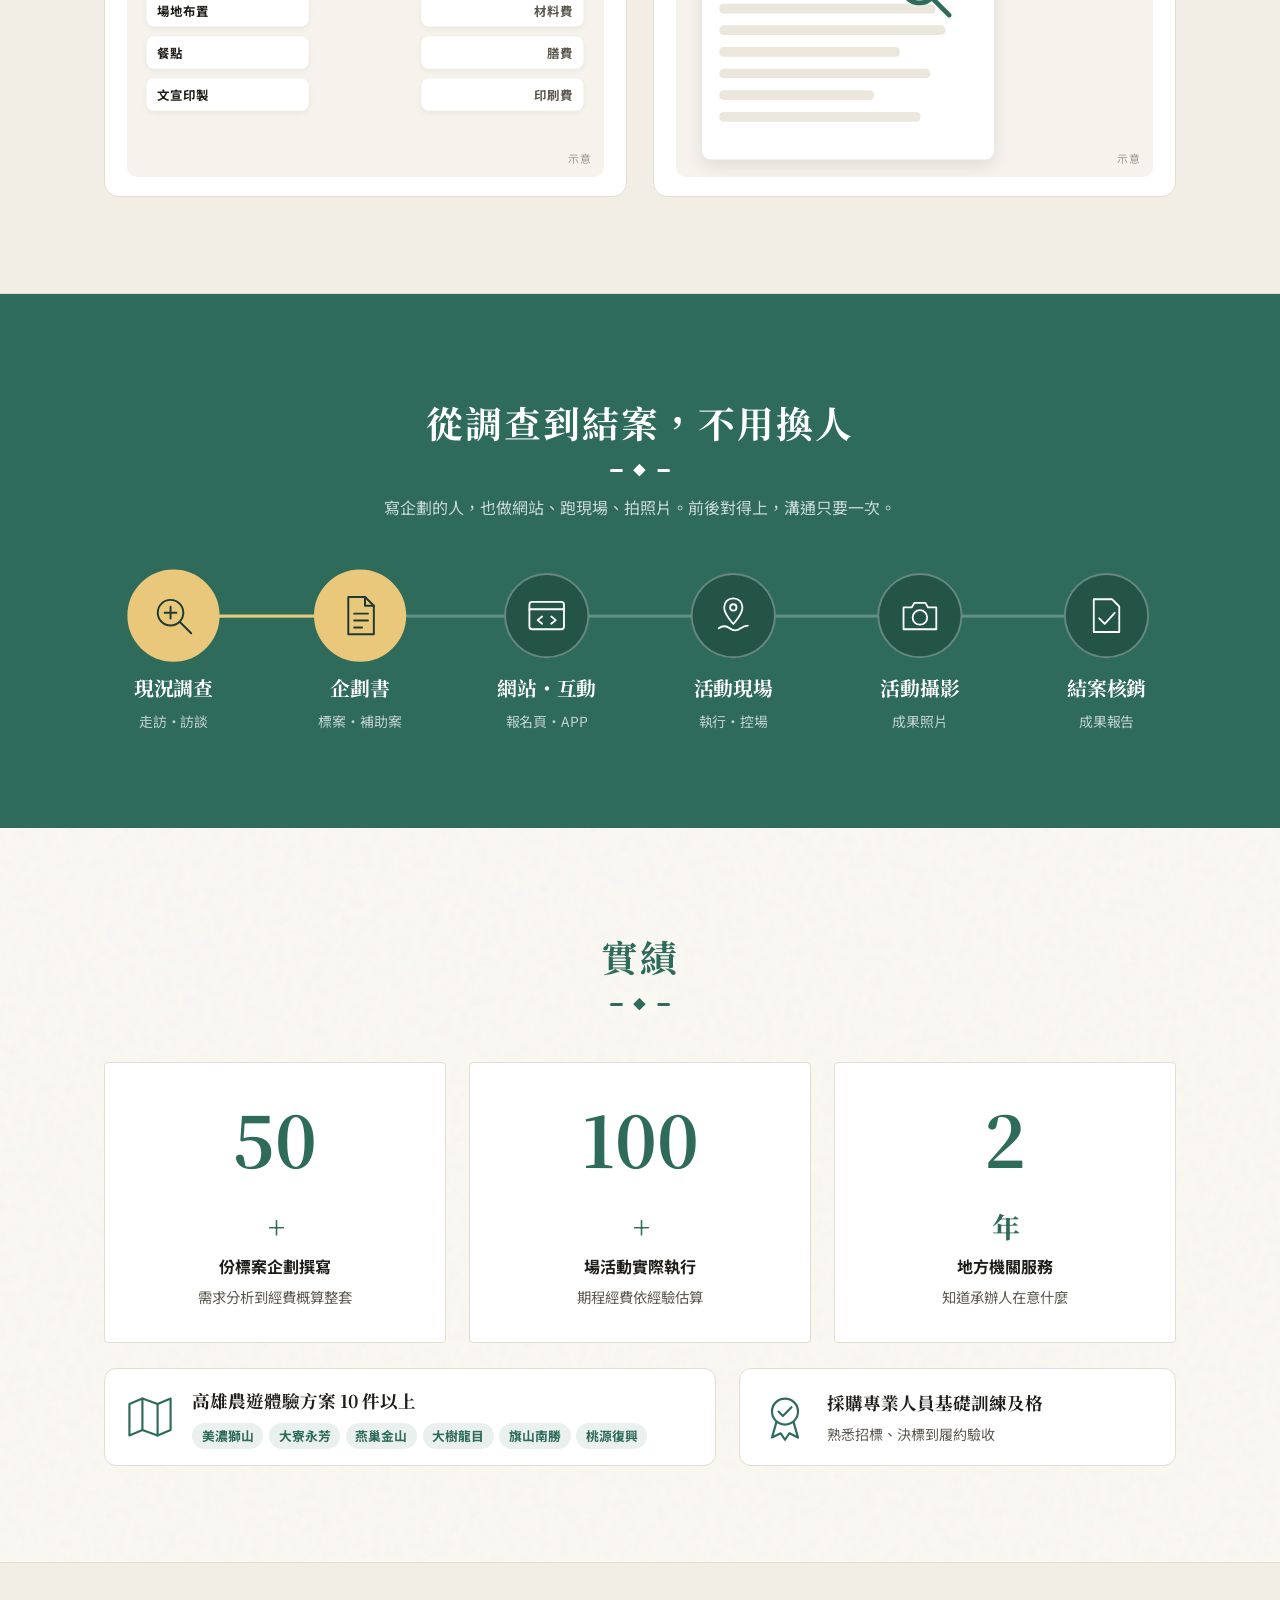
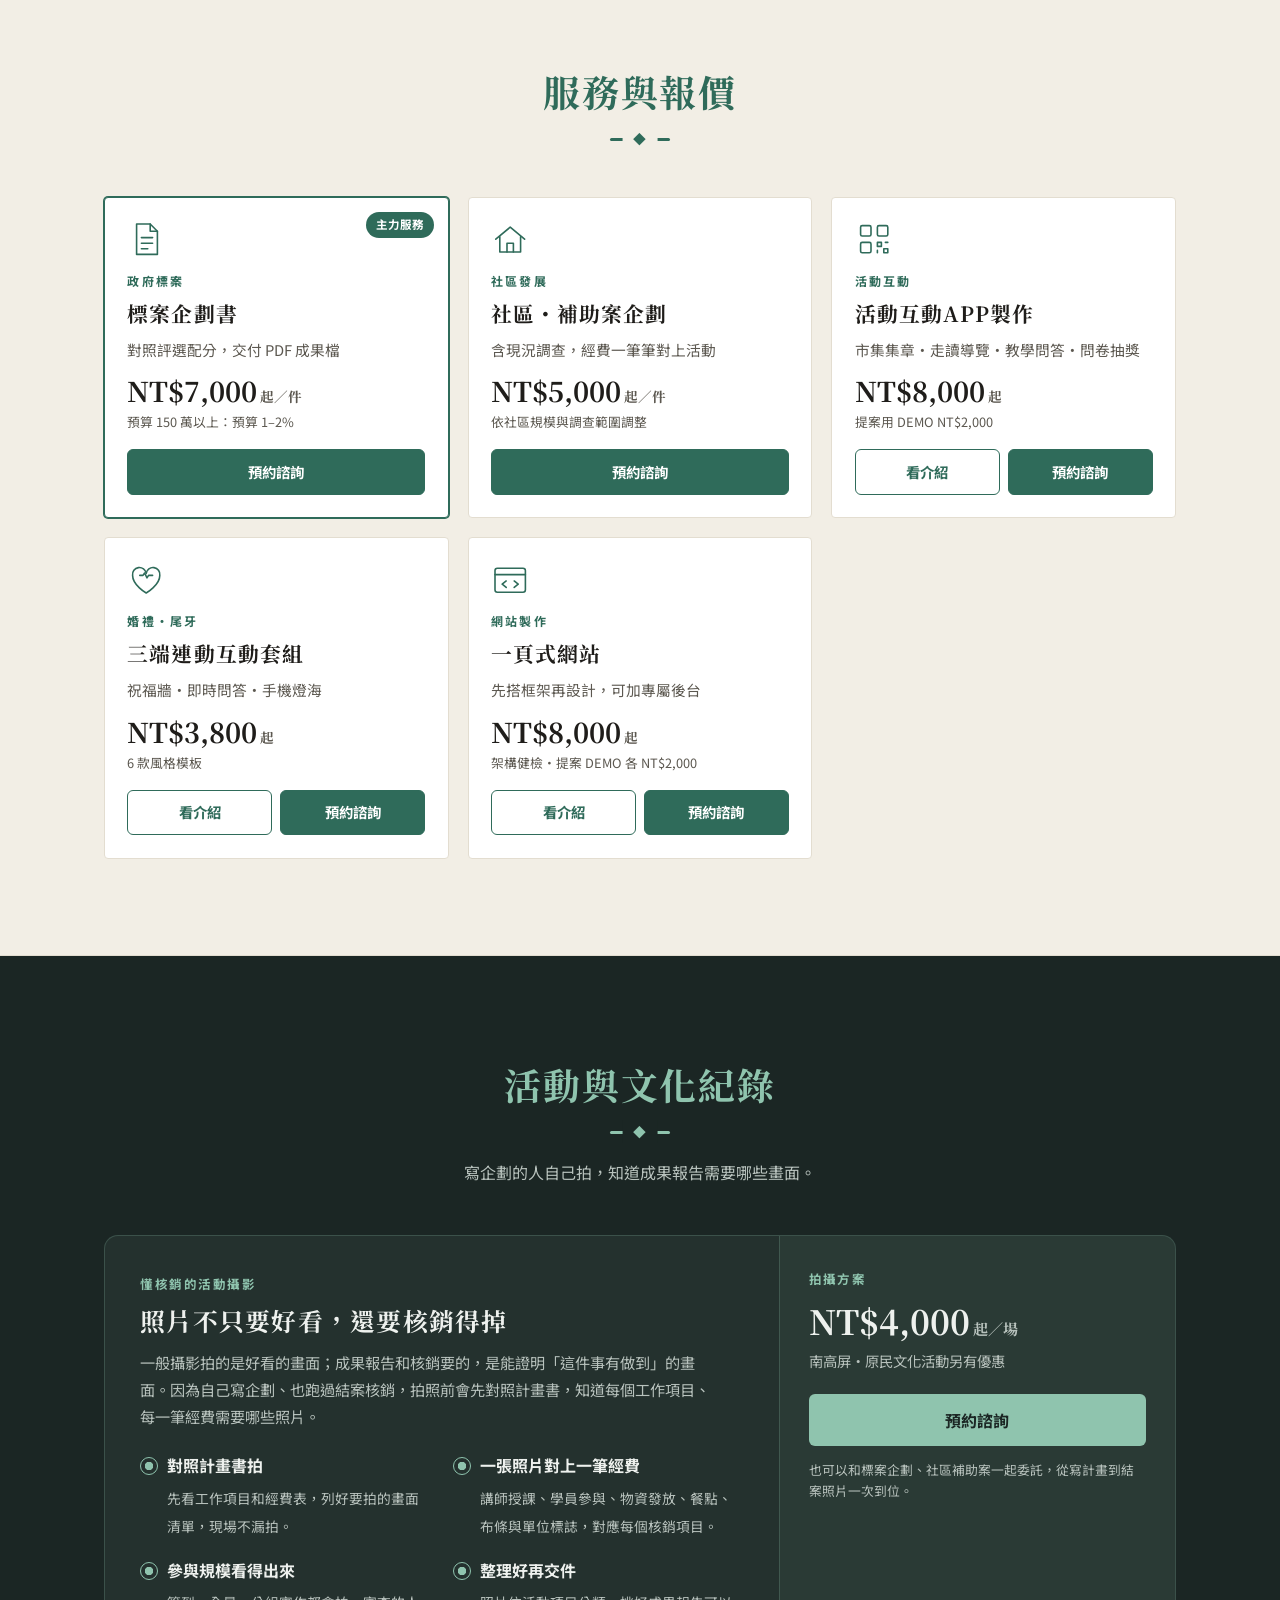
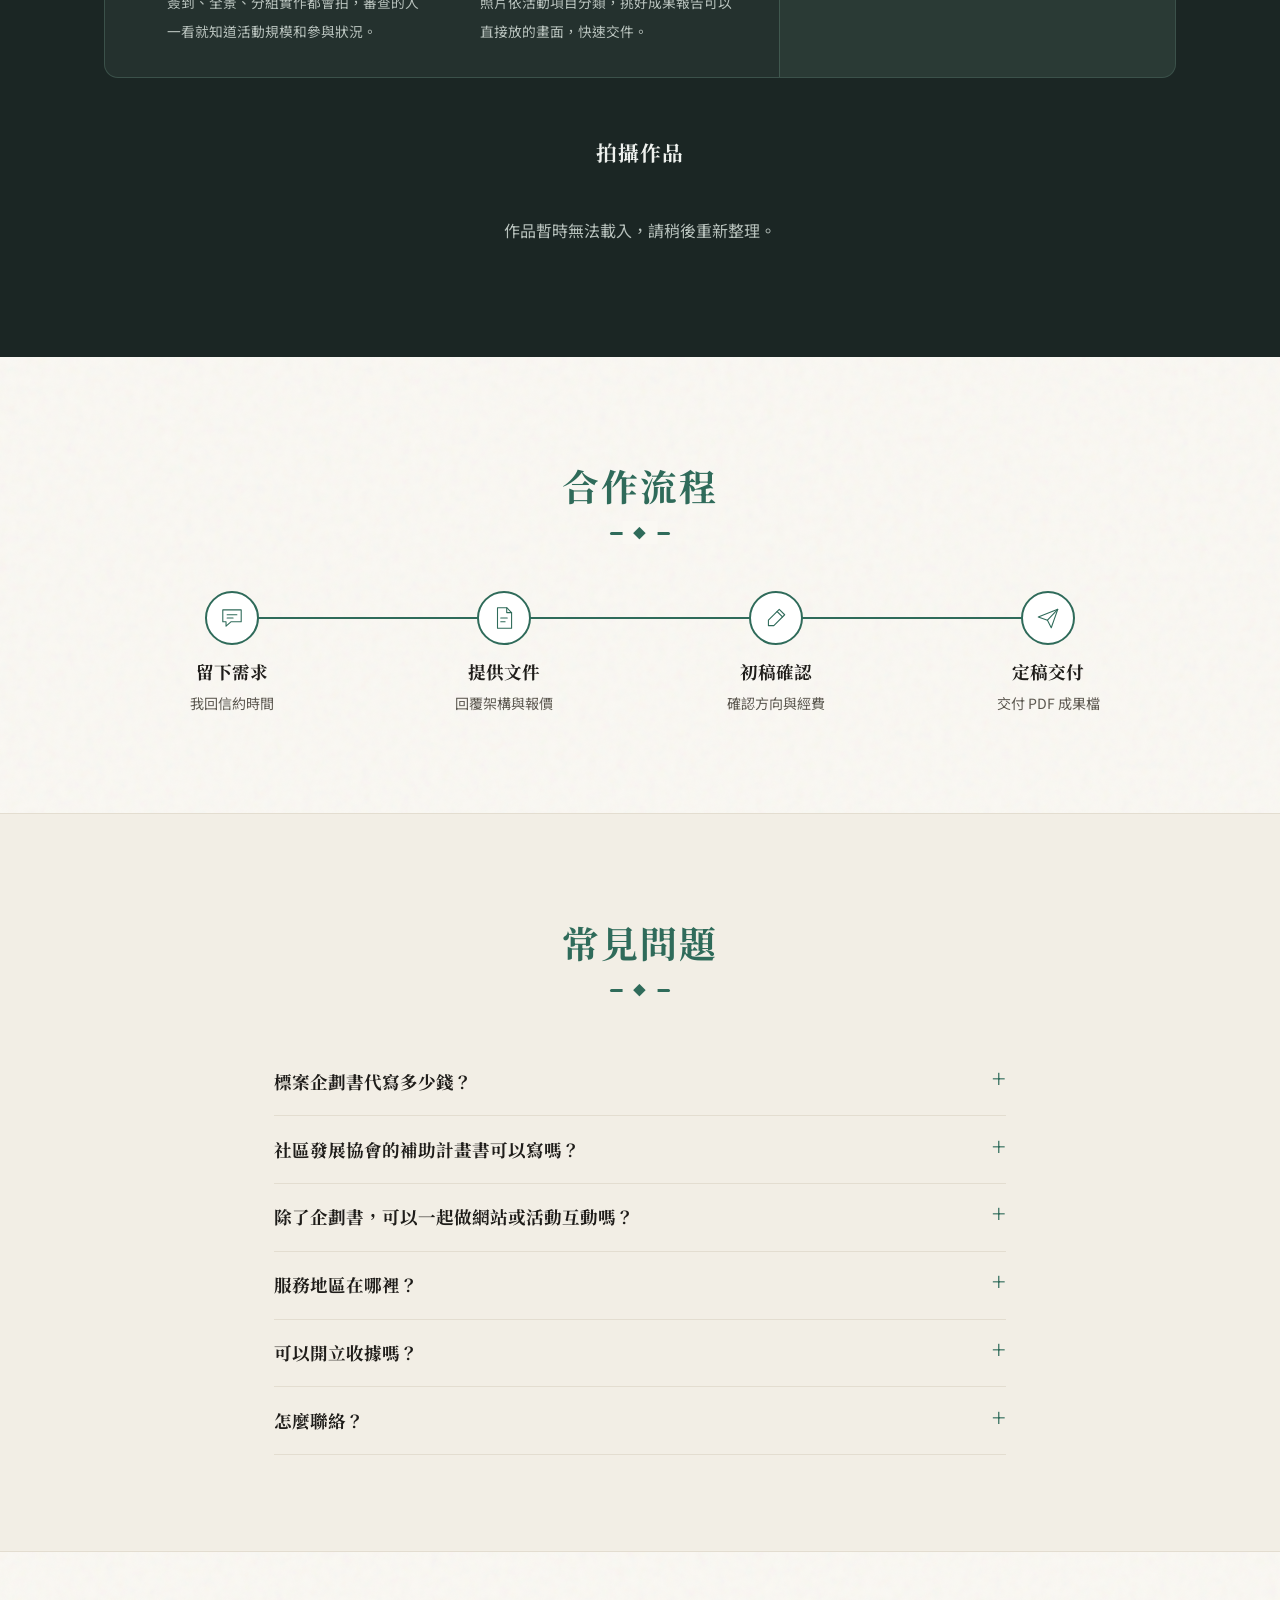
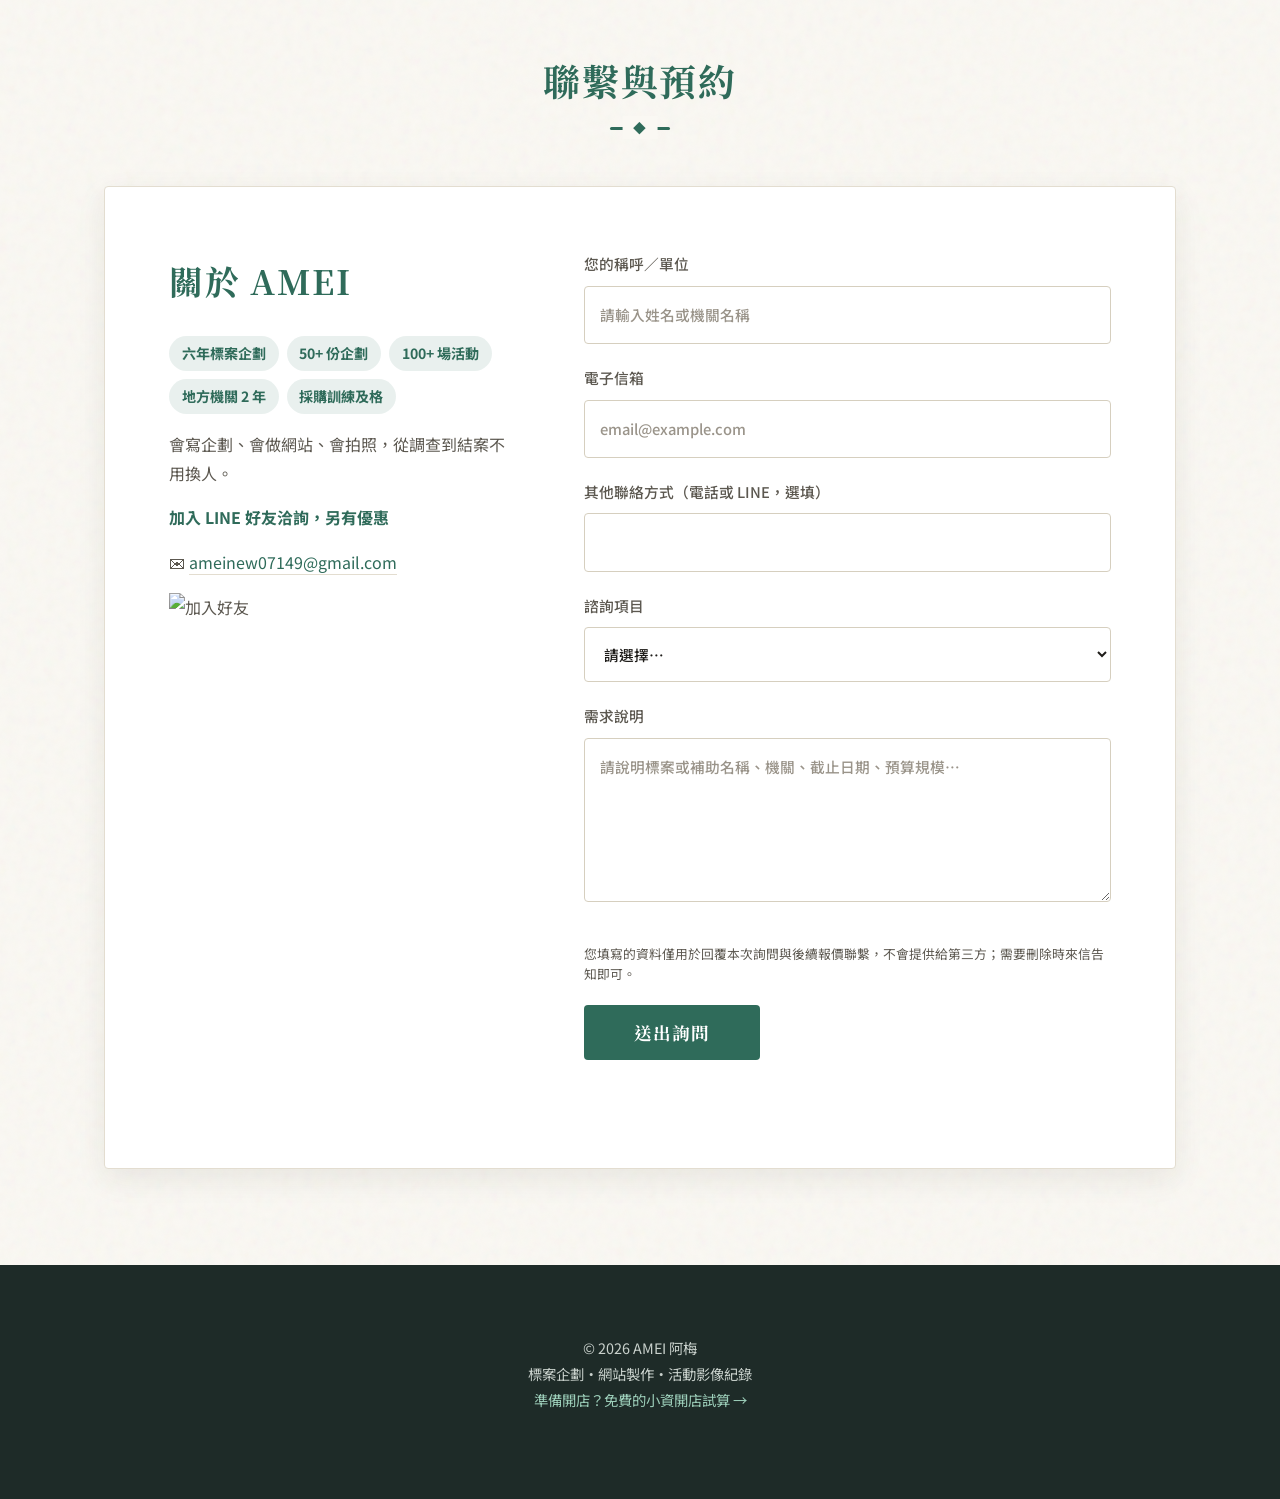
==== commit 677fddcf: "首頁：懂核銷的活動攝影移到「活動與文化紀錄」作品區，說明照片如何對上計畫書與核銷項目 Co-Authored-By: Claude Opus 5.5 <noreply@anthropic.com> C" ====
--- a/index.html
+++ b/index.html
@@ -637,6 +637,26 @@
 .rv{opacity:0;transform:translateY(22px);transition:opacity .7s ease,transform .7s cubic-bezier(.2,.8,.2,1)}
 .rv.in{opacity:1;transform:none}
 @media (prefers-reduced-motion:reduce){.rv{opacity:1;transform:none;transition:none}}
+/* ===== 懂核銷的活動攝影：放在作品展示區 ===== */
+.ph-svc{display:grid;grid-template-columns:minmax(0,1.7fr) minmax(0,1fr);gap:0;border:1px solid var(--border);border-radius:14px;overflow:hidden;background:var(--bg2);margin:0 auto 3.5rem;max-width:1080px}
+.ph-why{padding:2rem 2.2rem}
+.ph-price{padding:2rem 1.8rem;border-left:1px solid var(--border);display:flex;flex-direction:column;gap:.5rem;background:rgba(143,196,174,.06)}
+.ph-k{font-size:.78rem;letter-spacing:.2em;font-weight:700;color:var(--accent)}
+.ph-why h3{font-size:1.55rem;line-height:1.4;margin:.4rem 0 .7rem}
+.ph-why>p{color:var(--text-light);font-size:.95rem;line-height:1.8;margin:0 0 1.3rem;max-width:38em}
+.ph-pts{list-style:none;margin:0;padding:0;display:grid;grid-template-columns:1fr 1fr;gap:1rem 1.4rem}
+.ph-pts li{padding-left:1.7rem;position:relative}
+.ph-pts li::before{content:'';position:absolute;left:0;top:.35rem;width:1rem;height:1rem;border-radius:50%;border:1.5px solid var(--accent);background:radial-gradient(circle,var(--accent) 35%,transparent 40%)}
+.ph-pts b{display:block;font-size:1rem;margin-bottom:.15rem}
+.ph-pts span{font-size:.86rem;color:var(--text-light);line-height:1.65}
+.ph-price .pr{font-family:var(--serif);font-size:2.1rem;font-weight:700;line-height:1.1;margin-top:.3rem}
+.ph-price .pr small{font-size:.45em;color:var(--text-light);margin-left:.2em}
+.ph-price p{margin:0;color:var(--text-light);font-size:.9rem}
+.ph-btn{display:block;text-align:center;margin-top:.8rem;padding:.7rem 0;border-radius:6px;font-weight:700;background:var(--accent);color:#1B2624}
+.ph-btn:hover{background:var(--accent-hover);color:#1B2624}
+.ph-note{font-size:.8rem;color:var(--text-light);line-height:1.6;margin-top:.4rem}
+.ph-sub{text-align:center;font-size:1.3rem;margin:0 0 1.8rem;color:var(--text)}
+@media (max-width:860px){.ph-svc{grid-template-columns:1fr}.ph-price{border-left:0;border-top:1px solid var(--border)}.ph-pts{grid-template-columns:1fr}.ph-why,.ph-price{padding:1.5rem 1.3rem}}
 </style>
 <link rel="stylesheet" href="shared/amei-nav.css">
 <style>.hero{padding-top:4.5rem}@media (max-width:768px){.hero{padding-top:2.5rem}}.faq-list details{border-bottom:1px solid var(--border);padding:1.1rem 0}
@@ -738,7 +758,6 @@
   <div class="sv-grid">
     <article class="card sv rv hot"><span class="rib">主力服務</span><svg viewBox="0 0 48 48" fill="none" stroke="currentColor" stroke-width="2" stroke-linecap="round" stroke-linejoin="round"><path d="M12 5h17l9 9v29H12z"/><path d="M29 5v9h9M18 22h14M18 29h14M18 36h8"/></svg><span class="k">政府標案</span><h3>標案企劃書</h3><p>對照評選配分，交付 PDF 成果檔</p><div class="pr">NT$7,000<small>起／件</small></div><div class="pn">預算 150 萬以上：預算 1–2%</div><div class="go"><a class="p" href="#contact" onclick="selectService('政府標案企劃')">預約諮詢</a></div></article>
     <article class="card sv rv"><svg viewBox="0 0 48 48" fill="none" stroke="currentColor" stroke-width="2" stroke-linecap="round" stroke-linejoin="round"><path d="M6 24L24 9l18 15"/><path d="M11 21v19h26V21"/><path d="M20 40V29h8v11"/></svg><span class="k">社區發展</span><h3>社區・補助案企劃</h3><p>含現況調查，經費一筆筆對上活動</p><div class="pr">NT$5,000<small>起／件</small></div><div class="pn">依社區規模與調查範圍調整</div><div class="go"><a class="p" href="#contact" onclick="selectService('社區發展・補助案企劃')">預約諮詢</a></div></article>
-    <article class="card sv rv"><svg viewBox="0 0 48 48" fill="none" stroke="currentColor" stroke-width="2" stroke-linecap="round" stroke-linejoin="round"><path d="M6 15h9l3-5h12l3 5h9v24H6z"/><circle cx="24" cy="26" r="8"/></svg><span class="k">加值服務</span><h3>懂核銷的活動攝影</h3><p>成果報告用照片，快速交件</p><div class="pr">NT$4,000<small>起／場</small></div><div class="pn">南高屏・原民文化活動另有優惠</div><div class="go"><a class="p" href="#contact" onclick="selectService('活動攝影')">預約諮詢</a></div></article>
     <article class="card sv rv"><svg viewBox="0 0 48 48" fill="none" stroke="currentColor" stroke-width="2" stroke-linecap="round" stroke-linejoin="round"><rect x="7" y="7" width="13" height="13" rx="2"/><rect x="28" y="7" width="13" height="13" rx="2"/><rect x="7" y="28" width="13" height="13" rx="2"/><path d="M28 28h5v5h-5zM36 36h5v5h-5zM28 38v3M38 28h3"/></svg><span class="k">活動互動</span><h3>活動互動APP製作</h3><p>市集集章・走讀導覽・教學問答・問卷抽獎</p><div class="pr">NT$8,000<small>起</small></div><div class="pn">提案用 DEMO NT$2,000</div><div class="go"><a href="seaside/">看介紹</a><a class="p" href="#contact" onclick="selectService('網站・互動遊戲・app')">預約諮詢</a></div></article>
     <article class="card sv rv"><svg viewBox="0 0 48 48" fill="none" stroke="currentColor" stroke-width="2" stroke-linecap="round" stroke-linejoin="round"><path d="M24 40S7 30 7 18a8.5 8.5 0 0 1 17-2.5A8.5 8.5 0 0 1 41 18c0 12-17 22-17 22z"/><path d="M16 18h4l2-3 3 6 2-3h5"/></svg><span class="k">婚禮・尾牙</span><h3>三端連動互動套組</h3><p>祝福牆・即時問答・手機燈海</p><div class="pr">NT$3,800<small>起</small></div><div class="pn">6 款風格模板</div><div class="go"><a href="party/">看介紹</a><a class="p" href="#contact" onclick="selectService('網站・互動遊戲・app')">預約諮詢</a></div></article>
     <article class="card sv rv"><svg viewBox="0 0 48 48" fill="none" stroke="currentColor" stroke-width="2" stroke-linecap="round" stroke-linejoin="round"><rect x="5" y="9" width="38" height="30" rx="3"/><path d="M5 17h38M19 25l-5 4 5 4M29 25l5 4-5 4"/></svg><span class="k">網站製作</span><h3>一頁式網站</h3><p>先搭框架再設計，可加專屬後台</p><div class="pr">NT$8,000<small>起</small></div><div class="pn">架構健檢・提案 DEMO 各 NT$2,000</div><div class="go"><a href="web/">看介紹</a><a class="p" href="#contact" onclick="selectService('網站・互動遊戲・app')">預約諮詢</a></div></article>
@@ -747,6 +766,27 @@
 <section id="projects"><div class="container">
   <h2 class="section-title">活動與文化紀錄</h2>
   <p class="lead-c">寫企劃的人自己拍，知道成果報告需要哪些畫面。</p>
+  <div class="ph-svc rv">
+    <div class="ph-why">
+      <span class="ph-k">懂核銷的活動攝影</span>
+      <h3>照片不只要好看，還要核銷得掉</h3>
+      <p>一般攝影拍的是好看的畫面；成果報告和核銷要的，是能證明「這件事有做到」的畫面。因為自己寫企劃、也跑過結案核銷，拍照前會先對照計畫書，知道每個工作項目、每一筆經費需要哪些照片。</p>
+      <ul class="ph-pts">
+        <li><b>對照計畫書拍</b><span>先看工作項目和經費表，列好要拍的畫面清單，現場不漏拍。</span></li>
+        <li><b>一張照片對上一筆經費</b><span>講師授課、學員參與、物資發放、餐點、布條與單位標誌，對應每個核銷項目。</span></li>
+        <li><b>參與規模看得出來</b><span>簽到、全景、分組實作都會拍，審查的人一看就知道活動規模和參與狀況。</span></li>
+        <li><b>整理好再交件</b><span>照片依活動項目分類，挑好成果報告可以直接放的畫面，快速交件。</span></li>
+      </ul>
+    </div>
+    <div class="ph-price">
+      <span class="ph-k">拍攝方案</span>
+      <div class="pr">NT$4,000<small>起／場</small></div>
+      <p>南高屏・原民文化活動另有優惠</p>
+      <a class="ph-btn" href="#contact" onclick="selectService('活動攝影')">預約諮詢</a>
+      <span class="ph-note">也可以和標案企劃、社區補助案一起委託，從寫計畫到結案照片一次到位。</span>
+    </div>
+  </div>
+  <h3 class="ph-sub">拍攝作品</h3>
   <div class="photo-grid" id="project-grid"><p class="grid-note">載入作品中…</p></div>
 </div></section>
 
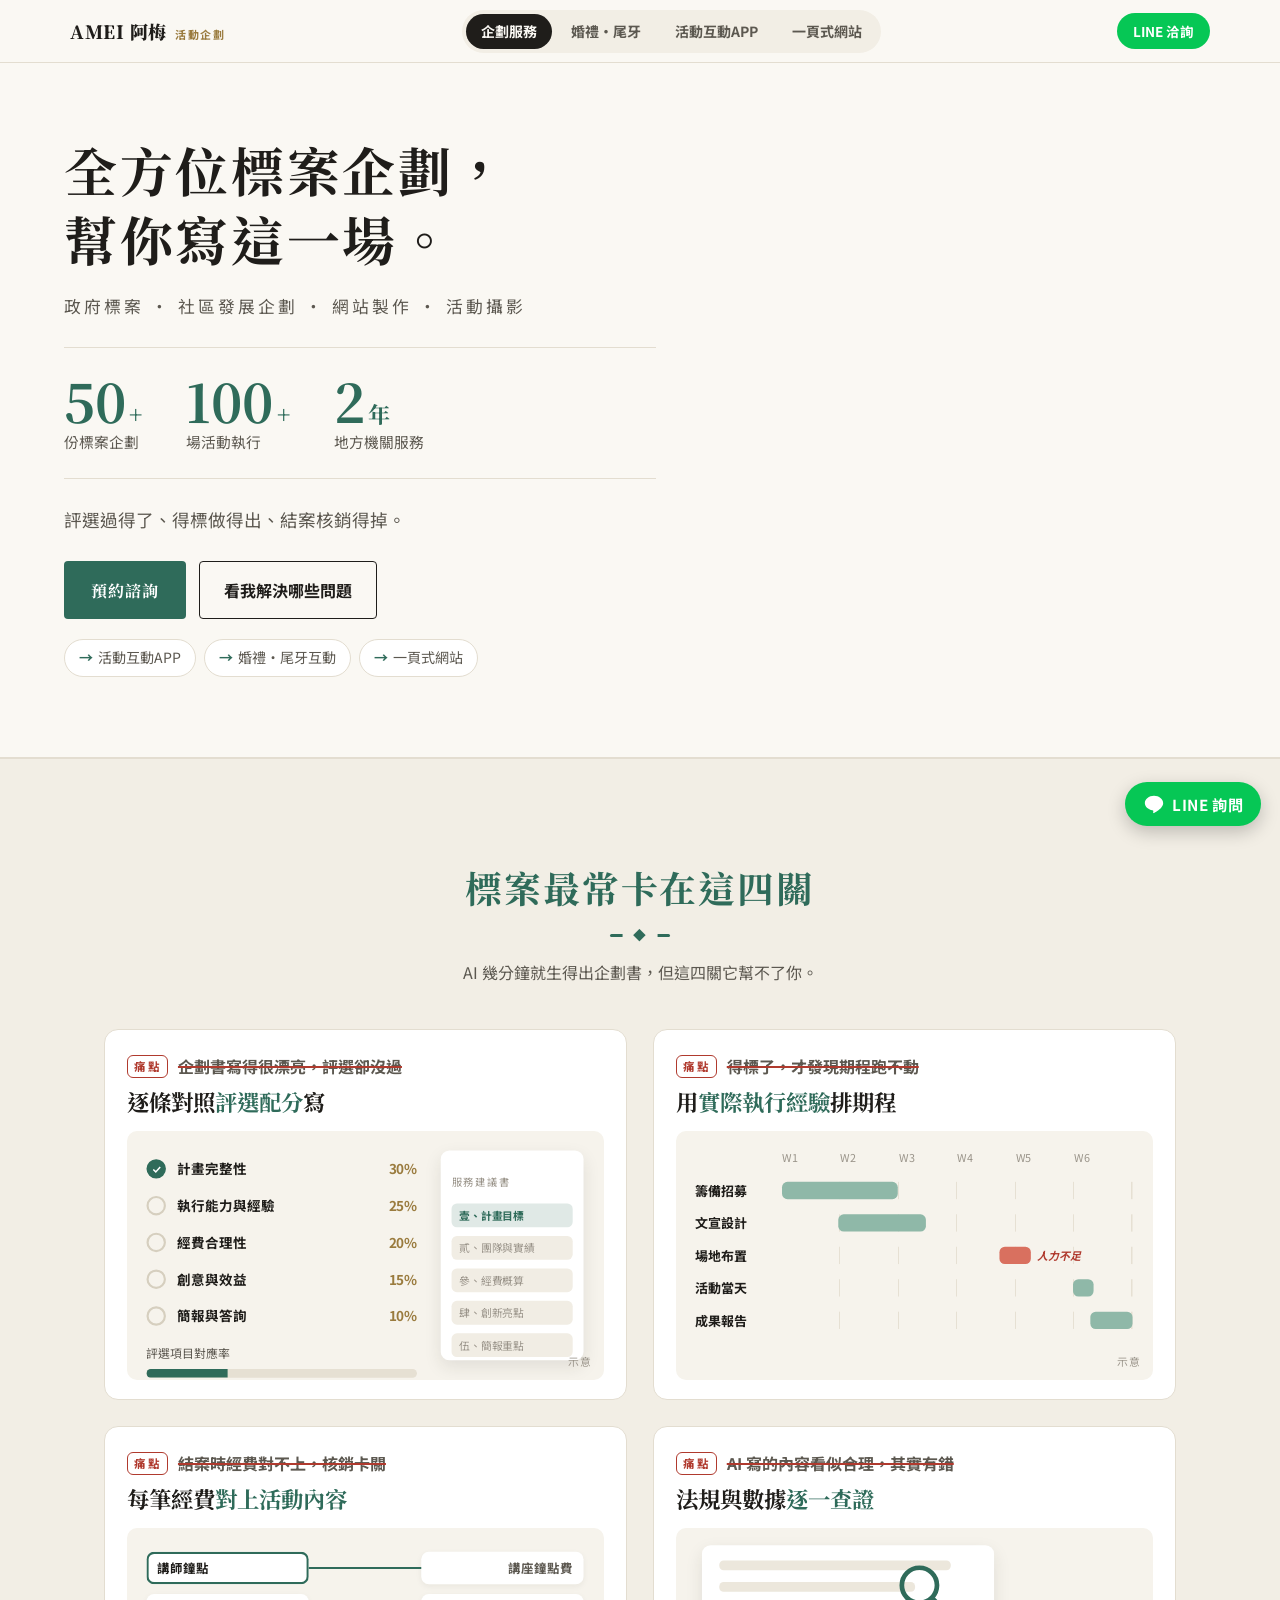
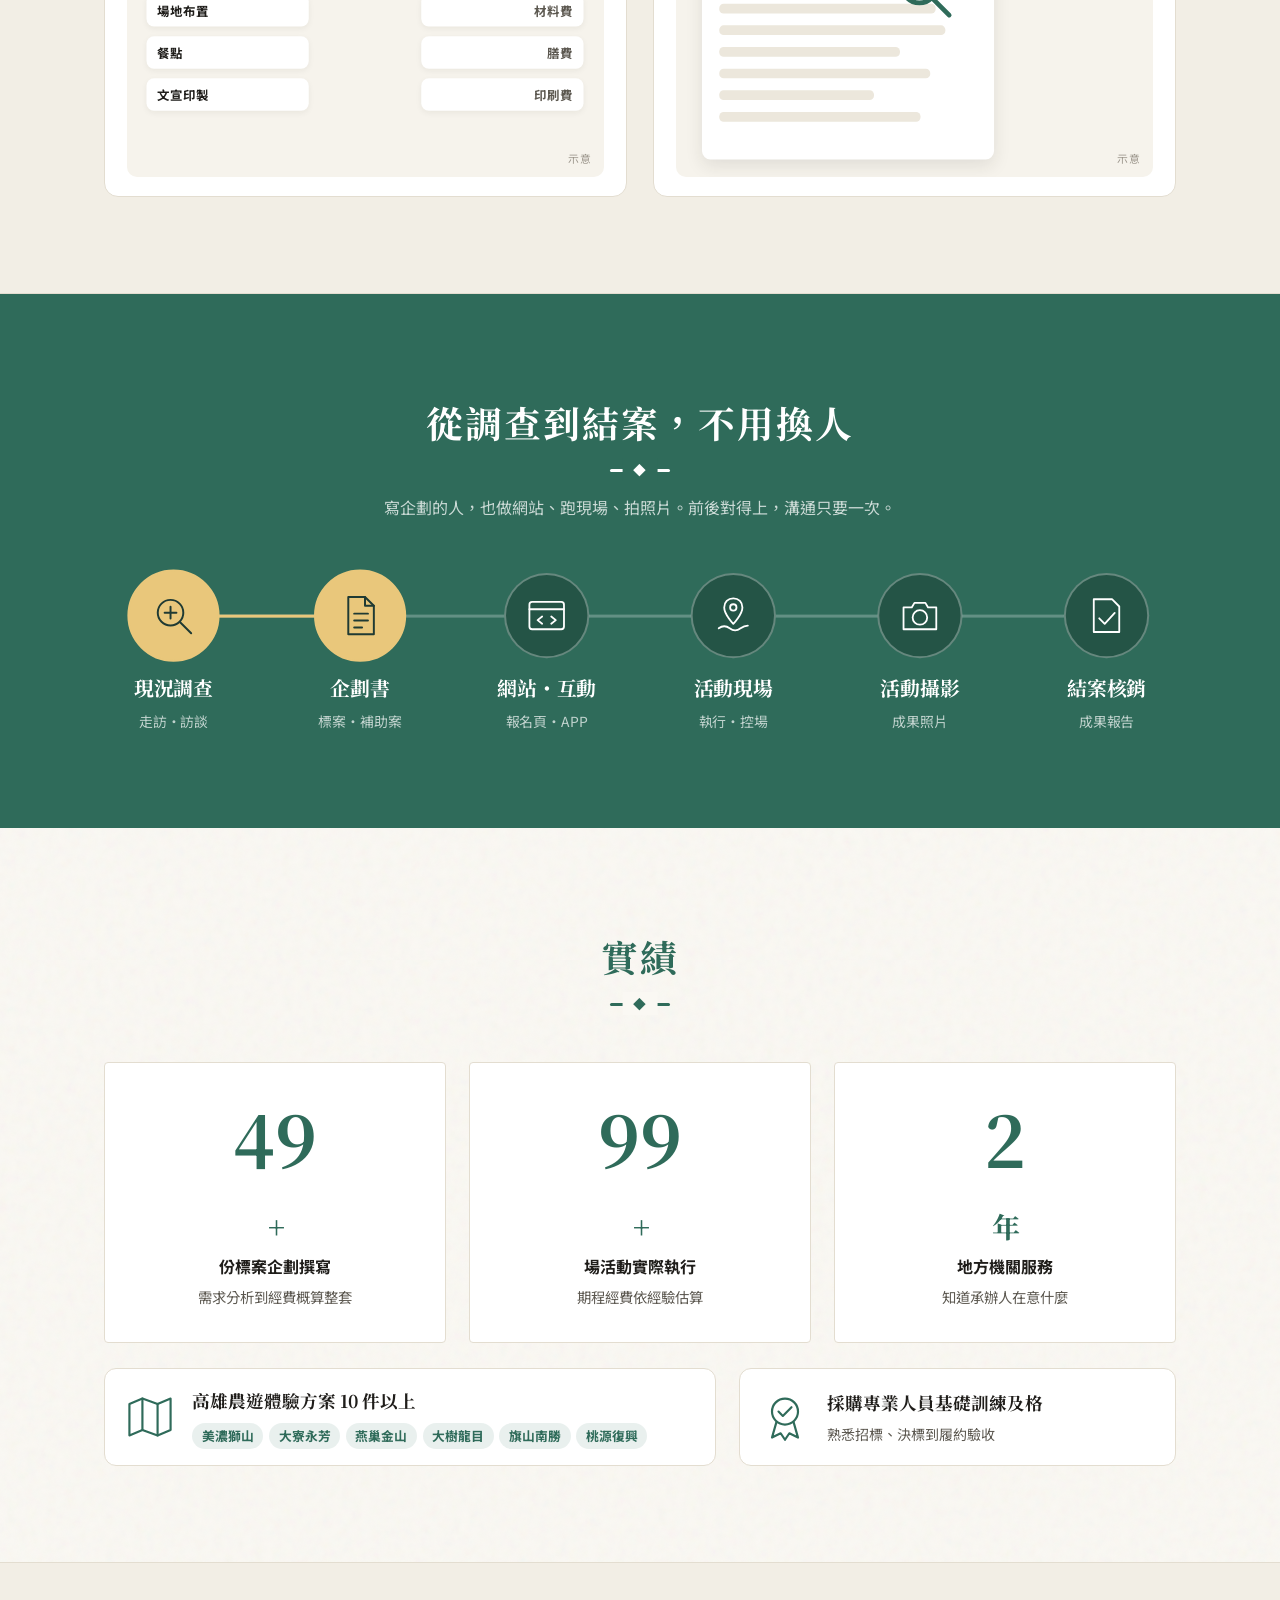
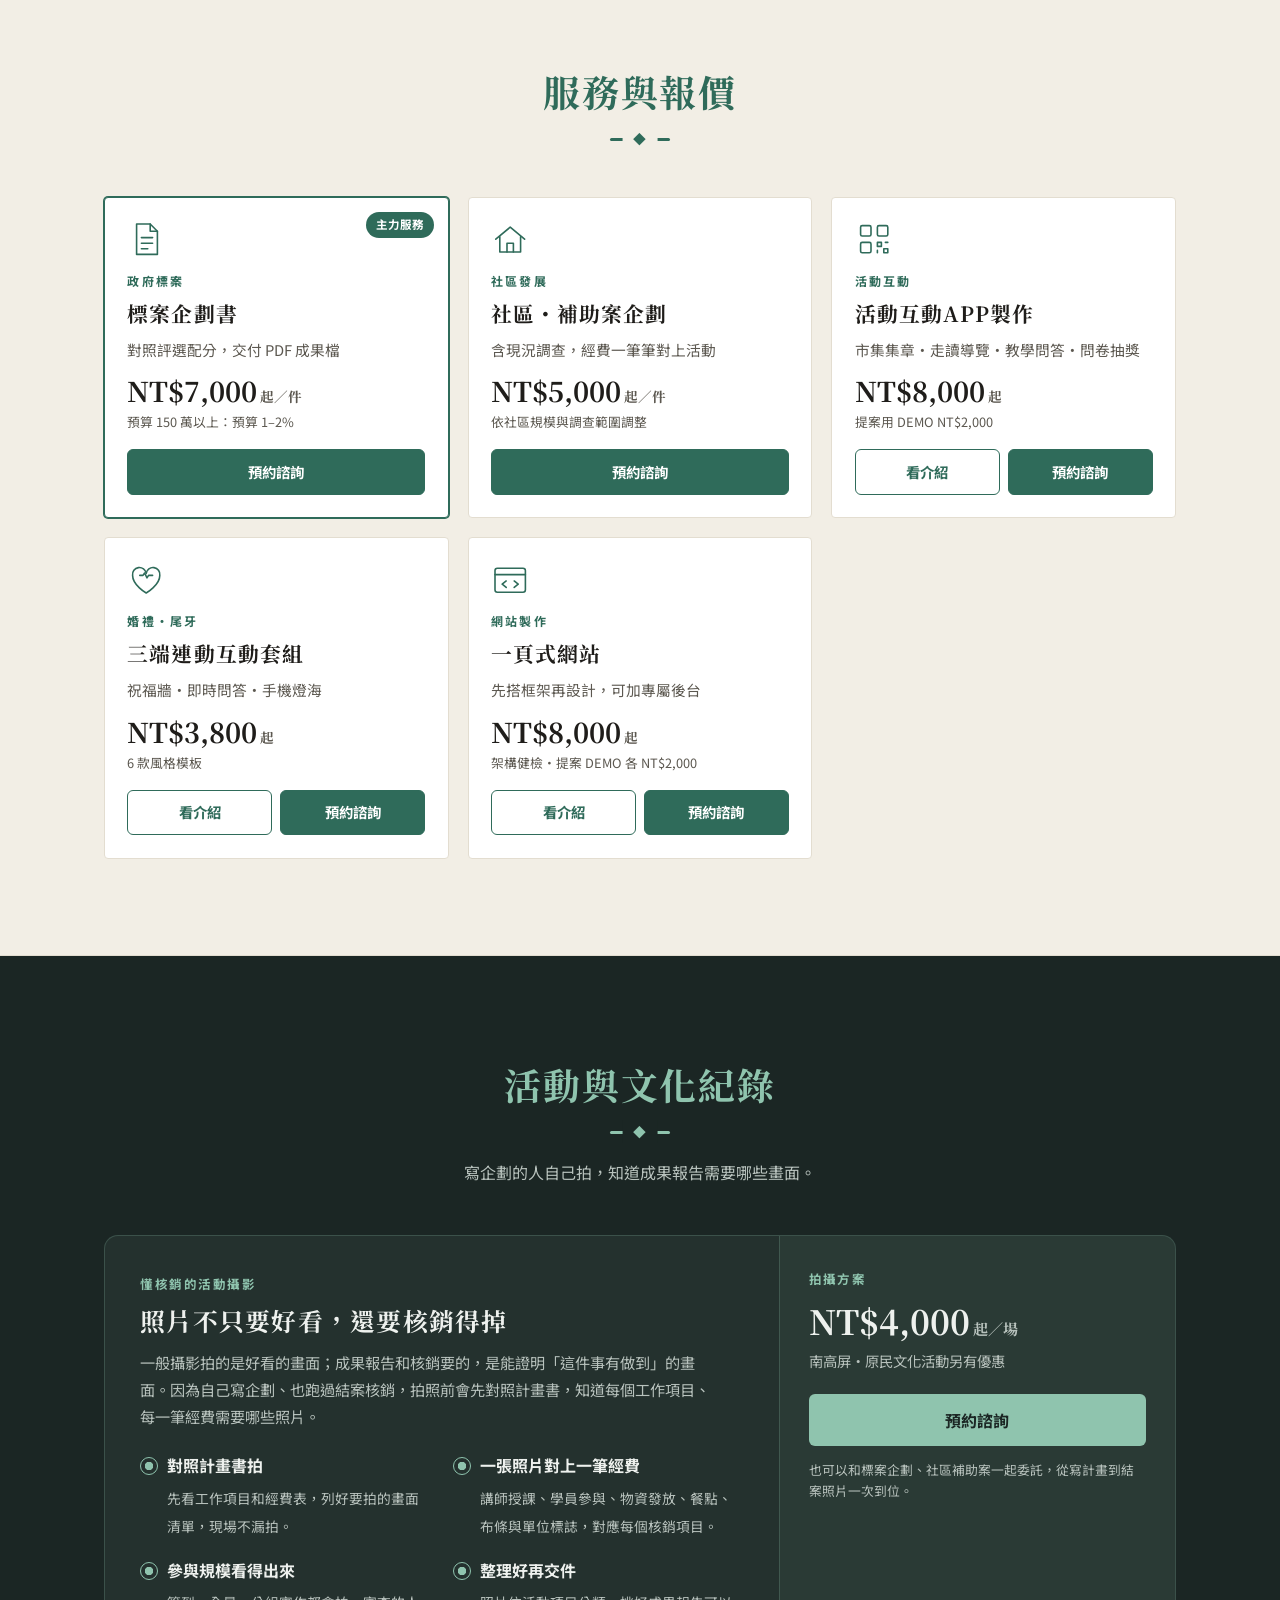
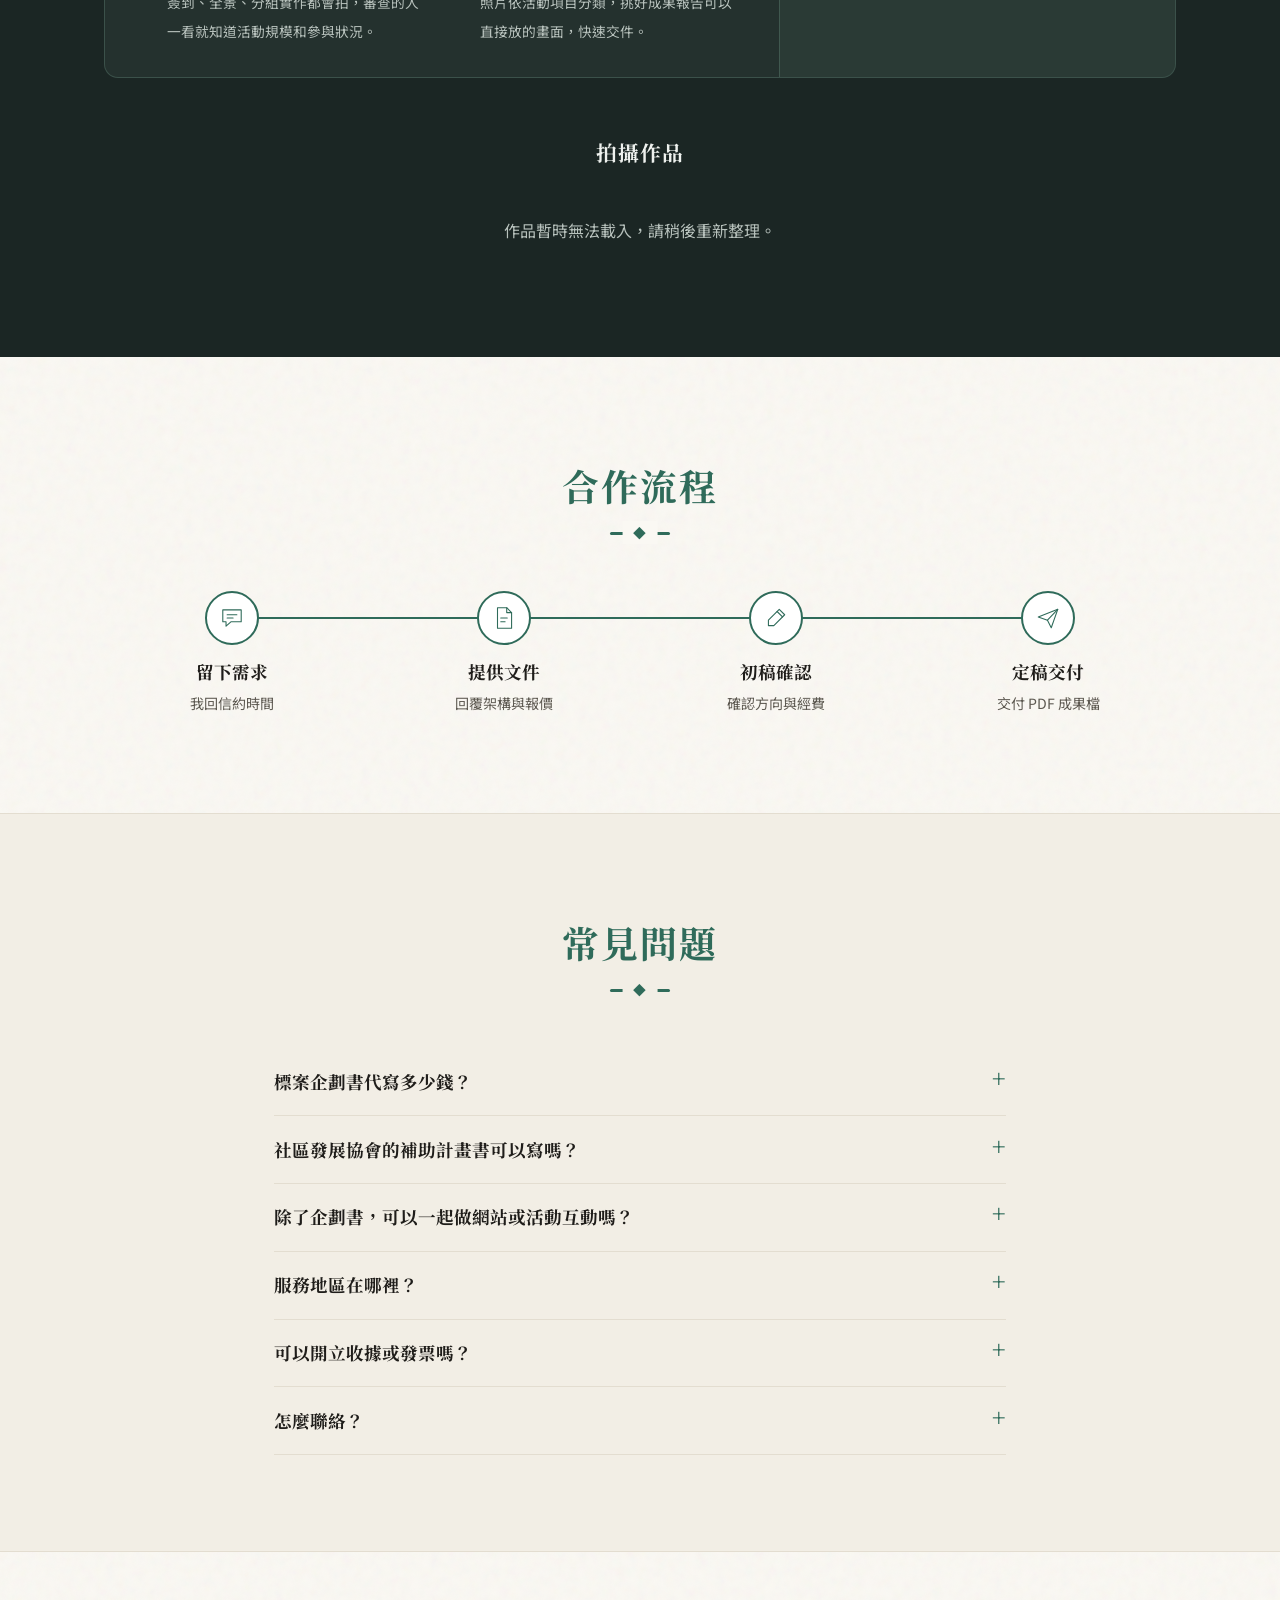
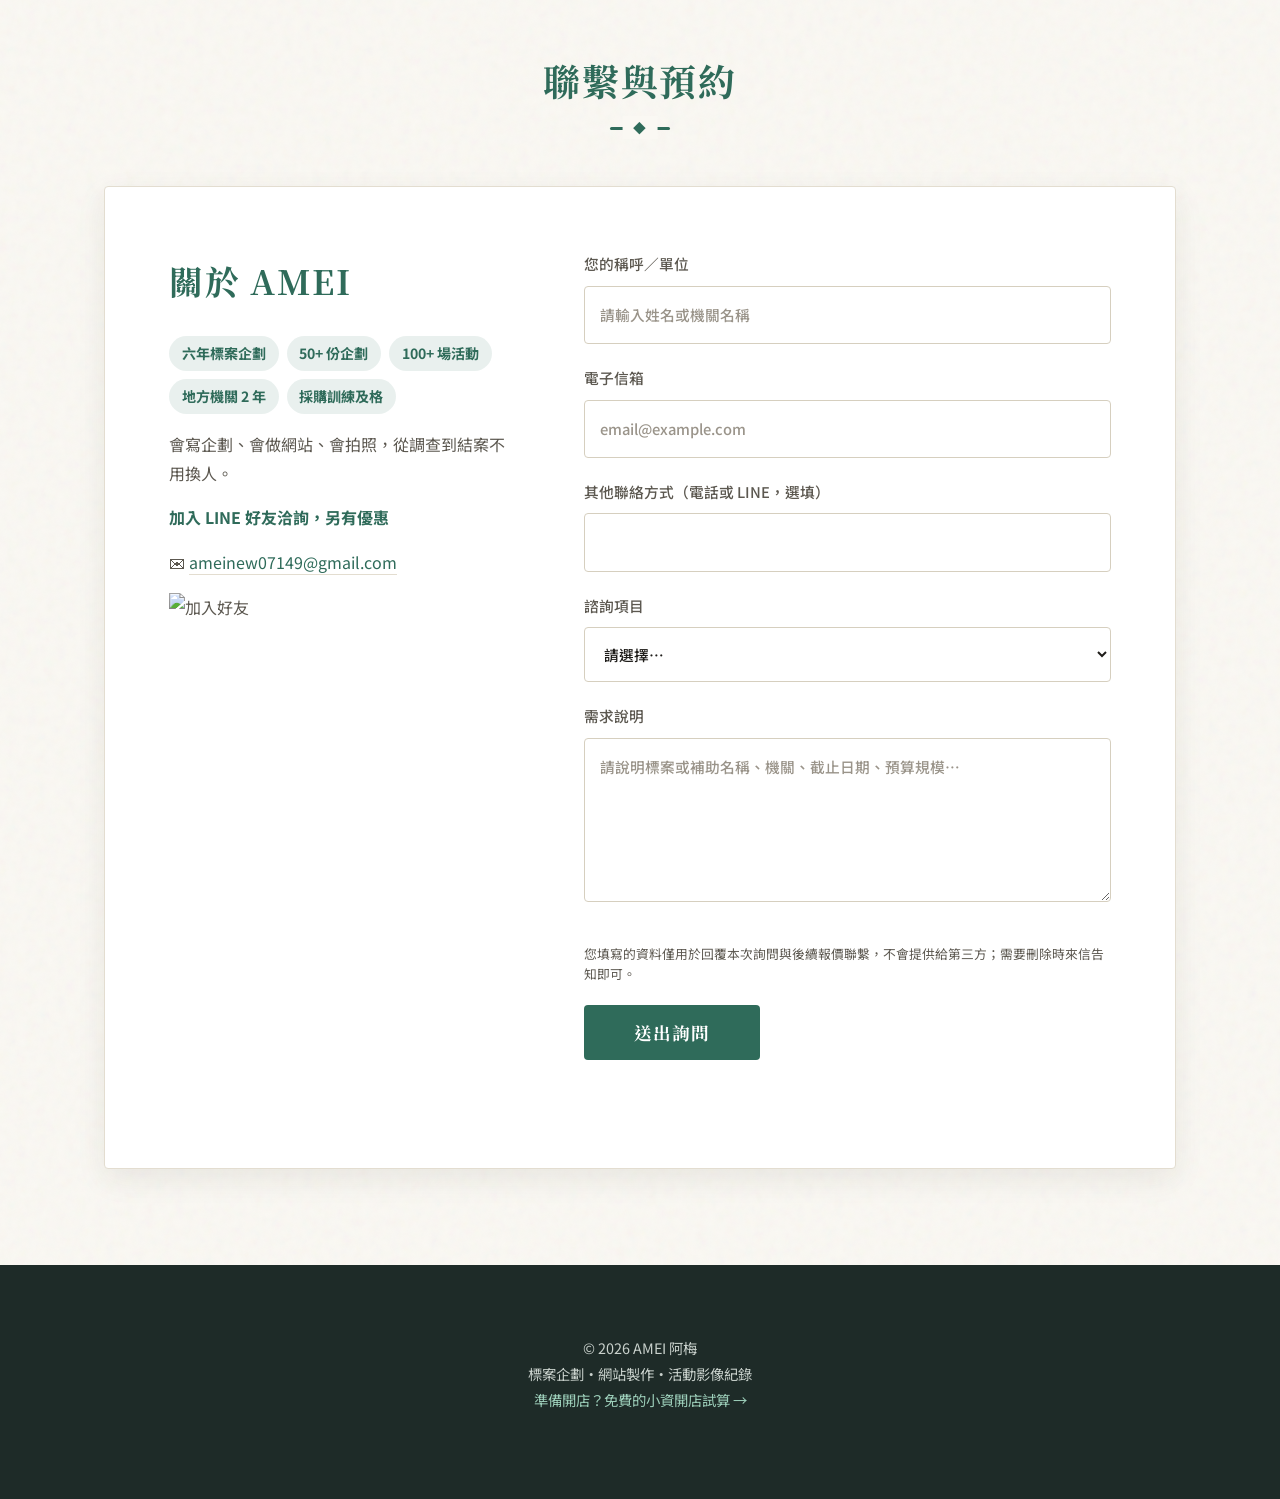
==== commit 3c36a7d9: "企劃服務主頁：FAQ 收據問答補上「需要發票請提前告知，另酌收 5% 營業稅」 Co-Authored-By: Claude Opus 5.5 <noreply@anthropic.com> Clau" ====
--- a/index.html
+++ b/index.html
@@ -23,7 +23,7 @@
 <meta name="twitter:card" content="summary_large_image">
 <meta name="google-site-verification" content="M8X8WRg9tnxt6S2_B4Wwn1uNVcyTwFYFQHmy4f39-HU" />
 <script type="application/ld+json">{"@context": "https://schema.org", "@type": "ProfessionalService", "@id": "https://ameinew07149-sys.github.io/AMEI-takescases/#amei", "name": "AMEI 阿梅｜活動企劃", "alternateName": ["AMEI 阿梅", "阿梅 活動企劃"], "url": "https://ameinew07149-sys.github.io/AMEI-takescases/", "image": "https://ameinew07149-sys.github.io/AMEI-takescases/og.png", "logo": "https://ameinew07149-sys.github.io/AMEI-takescases/shared/icon-512.png", "email": "ameinew07149@gmail.com", "description": "高雄活動企劃：標案企劃書、社區補助計畫書撰寫，一頁式網站、活動互動 APP、婚禮尾牙互動與活動攝影。", "areaServed": [{"@type": "City", "name": "高雄市"}, {"@type": "City", "name": "台南市"}, {"@type": "City", "name": "屏東縣"}], "sameAs": ["https://lin.ee/y8NnuAy"], "founder": {"@type": "Person", "name": "楊貞梅", "alternateName": "阿梅", "jobTitle": "活動企劃", "hasCredential": {"@type": "EducationalOccupationalCredential", "name": "採購專業人員基礎訓練及格證書"}}, "knowsAbout": ["政府採購", "服務建議書", "標案企劃", "社區發展", "補助計畫書", "活動企劃", "活動互動", "一頁式網站", "活動攝影", "結案核銷"], "hasOfferCatalog": {"@type": "OfferCatalog", "name": "服務與報價", "itemListElement": [{"@type": "Offer", "name": "標案企劃書撰寫（預算未滿 150 萬元）", "priceCurrency": "TWD", "price": "7000", "description": "起／件；預算 150 萬元以上收取預算金額 1–2%"}, {"@type": "Offer", "name": "社區發展・補助案企劃", "priceCurrency": "TWD", "price": "5000", "description": "起／件，含現況調查"}, {"@type": "Offer", "name": "懂核銷的活動攝影", "priceCurrency": "TWD", "price": "4000", "description": "起／場，南高屏"}, {"@type": "Offer", "name": "活動互動APP製作", "priceCurrency": "TWD", "price": "8000", "description": "起；提案用 DEMO NT$2,000，得標後全額折抵"}, {"@type": "Offer", "name": "婚禮・尾牙互動套組", "priceCurrency": "TWD", "price": "3800", "description": "起"}, {"@type": "Offer", "name": "一頁式網站", "priceCurrency": "TWD", "price": "8000", "description": "起；架構健檢 NT$2,000，可折抵"}]}}</script>
-<script type="application/ld+json">{"@context": "https://schema.org", "@type": "FAQPage", "mainEntity": [{"@type": "Question", "name": "標案企劃書代寫多少錢？", "acceptedAnswer": {"@type": "Answer", "text": "預算未滿 150 萬元（未達公告金額）的標案，企劃書 NT$7,000 起／件；預算 150 萬元以上，收取預算金額的 1–2%。內容包含架構、活動、期程、經費概算與效益，交付 PDF 成果檔。"}}, {"@type": "Question", "name": "社區發展協會的補助計畫書可以寫嗎？", "acceptedAnswer": {"@type": "Answer", "text": "可以。社區發展・補助案企劃 NT$5,000 起／件，含現況調查，依社區規模與調查範圍調整，經費會一筆一筆對上活動內容。"}}, {"@type": "Question", "name": "除了企劃書，可以一起做網站或活動互動嗎？", "acceptedAnswer": {"@type": "Answer", "text": "可以。從現況調查、企劃書、網站與活動互動 APP、活動現場執行到攝影與結案，都可以由同一人處理，不用換人重新溝通。"}}, {"@type": "Question", "name": "服務地區在哪裡？", "acceptedAnswer": {"@type": "Answer", "text": "活動攝影與現場服務以台南、高雄、屏東（南高屏）為主。"}}, {"@type": "Question", "name": "可以開立收據嗎？", "acceptedAnswer": {"@type": "Answer", "text": "可以開立收據。"}}, {"@type": "Question", "name": "怎麼聯絡？", "acceptedAnswer": {"@type": "Answer", "text": "可以加入 LINE 好友洽詢（另有優惠），或使用網頁下方的聯絡表單、Email：ameinew07149@gmail.com。"}}]}</script>
+<script type="application/ld+json">{"@context": "https://schema.org", "@type": "FAQPage", "mainEntity": [{"@type": "Question", "name": "標案企劃書代寫多少錢？", "acceptedAnswer": {"@type": "Answer", "text": "預算未滿 150 萬元（未達公告金額）的標案，企劃書 NT$7,000 起／件；預算 150 萬元以上，收取預算金額的 1–2%。內容包含架構、活動、期程、經費概算與效益，交付 PDF 成果檔。"}}, {"@type": "Question", "name": "社區發展協會的補助計畫書可以寫嗎？", "acceptedAnswer": {"@type": "Answer", "text": "可以。社區發展・補助案企劃 NT$5,000 起／件，含現況調查，依社區規模與調查範圍調整，經費會一筆一筆對上活動內容。"}}, {"@type": "Question", "name": "除了企劃書，可以一起做網站或活動互動嗎？", "acceptedAnswer": {"@type": "Answer", "text": "可以。從現況調查、企劃書、網站與活動互動 APP、活動現場執行到攝影與結案，都可以由同一人處理，不用換人重新溝通。"}}, {"@type": "Question", "name": "服務地區在哪裡？", "acceptedAnswer": {"@type": "Answer", "text": "活動攝影與現場服務以台南、高雄、屏東（南高屏）為主。"}}, {"@type": "Question", "name": "可以開立收據或發票嗎？", "acceptedAnswer": {"@type": "Answer", "text": "可以開立收據。需要發票請提前告知，另酌收 5% 營業稅。"}}, {"@type": "Question", "name": "怎麼聯絡？", "acceptedAnswer": {"@type": "Answer", "text": "可以加入 LINE 好友洽詢（另有優惠），或使用網頁下方的聯絡表單、Email：ameinew07149@gmail.com。"}}]}</script>
 <link rel="preconnect" href="https://fonts.googleapis.com">
 <link rel="preconnect" href="https://fonts.gstatic.com" crossorigin>
 <link href="https://fonts.googleapis.com/css2?family=Noto+Sans+TC:wght@300;400;500;700&family=Noto+Serif+TC:wght@400;700&display=swap" rel="stylesheet">
@@ -802,7 +802,7 @@
 
 <section id="faq" class="band"><div class="container" style="max-width:860px">
   <h2 class="section-title">常見問題</h2>
-  <div class="faq-list"><details><summary>標案企劃書代寫多少錢？</summary><p>預算未滿 150 萬元（未達公告金額）的標案，企劃書 NT$7,000 起／件；預算 150 萬元以上，收取預算金額的 1–2%。內容包含架構、活動、期程、經費概算與效益，交付 PDF 成果檔。</p></details><details><summary>社區發展協會的補助計畫書可以寫嗎？</summary><p>可以。社區發展・補助案企劃 NT$5,000 起／件，含現況調查，依社區規模與調查範圍調整，經費會一筆一筆對上活動內容。</p></details><details><summary>除了企劃書，可以一起做網站或活動互動嗎？</summary><p>可以。從現況調查、企劃書、網站與活動互動 APP、活動現場執行到攝影與結案，都可以由同一人處理，不用換人重新溝通。</p></details><details><summary>服務地區在哪裡？</summary><p>活動攝影與現場服務以台南、高雄、屏東（南高屏）為主。</p></details><details><summary>可以開立收據嗎？</summary><p>可以開立收據。</p></details><details><summary>怎麼聯絡？</summary><p>可以加入 LINE 好友洽詢（另有優惠），或使用網頁下方的聯絡表單、Email：ameinew07149@gmail.com。</p></details></div>
+  <div class="faq-list"><details><summary>標案企劃書代寫多少錢？</summary><p>預算未滿 150 萬元（未達公告金額）的標案，企劃書 NT$7,000 起／件；預算 150 萬元以上，收取預算金額的 1–2%。內容包含架構、活動、期程、經費概算與效益，交付 PDF 成果檔。</p></details><details><summary>社區發展協會的補助計畫書可以寫嗎？</summary><p>可以。社區發展・補助案企劃 NT$5,000 起／件，含現況調查，依社區規模與調查範圍調整，經費會一筆一筆對上活動內容。</p></details><details><summary>除了企劃書，可以一起做網站或活動互動嗎？</summary><p>可以。從現況調查、企劃書、網站與活動互動 APP、活動現場執行到攝影與結案，都可以由同一人處理，不用換人重新溝通。</p></details><details><summary>服務地區在哪裡？</summary><p>活動攝影與現場服務以台南、高雄、屏東（南高屏）為主。</p></details><details><summary>可以開立收據或發票嗎？</summary><p>可以開立收據。需要發票請提前告知，另酌收 5% 營業稅。</p></details><details><summary>怎麼聯絡？</summary><p>可以加入 LINE 好友洽詢（另有優惠），或使用網頁下方的聯絡表單、Email：ameinew07149@gmail.com。</p></details></div>
 </div></section>
 <section id="contact" class="container">
   <h2 class="section-title">聯繫與預約</h2>
